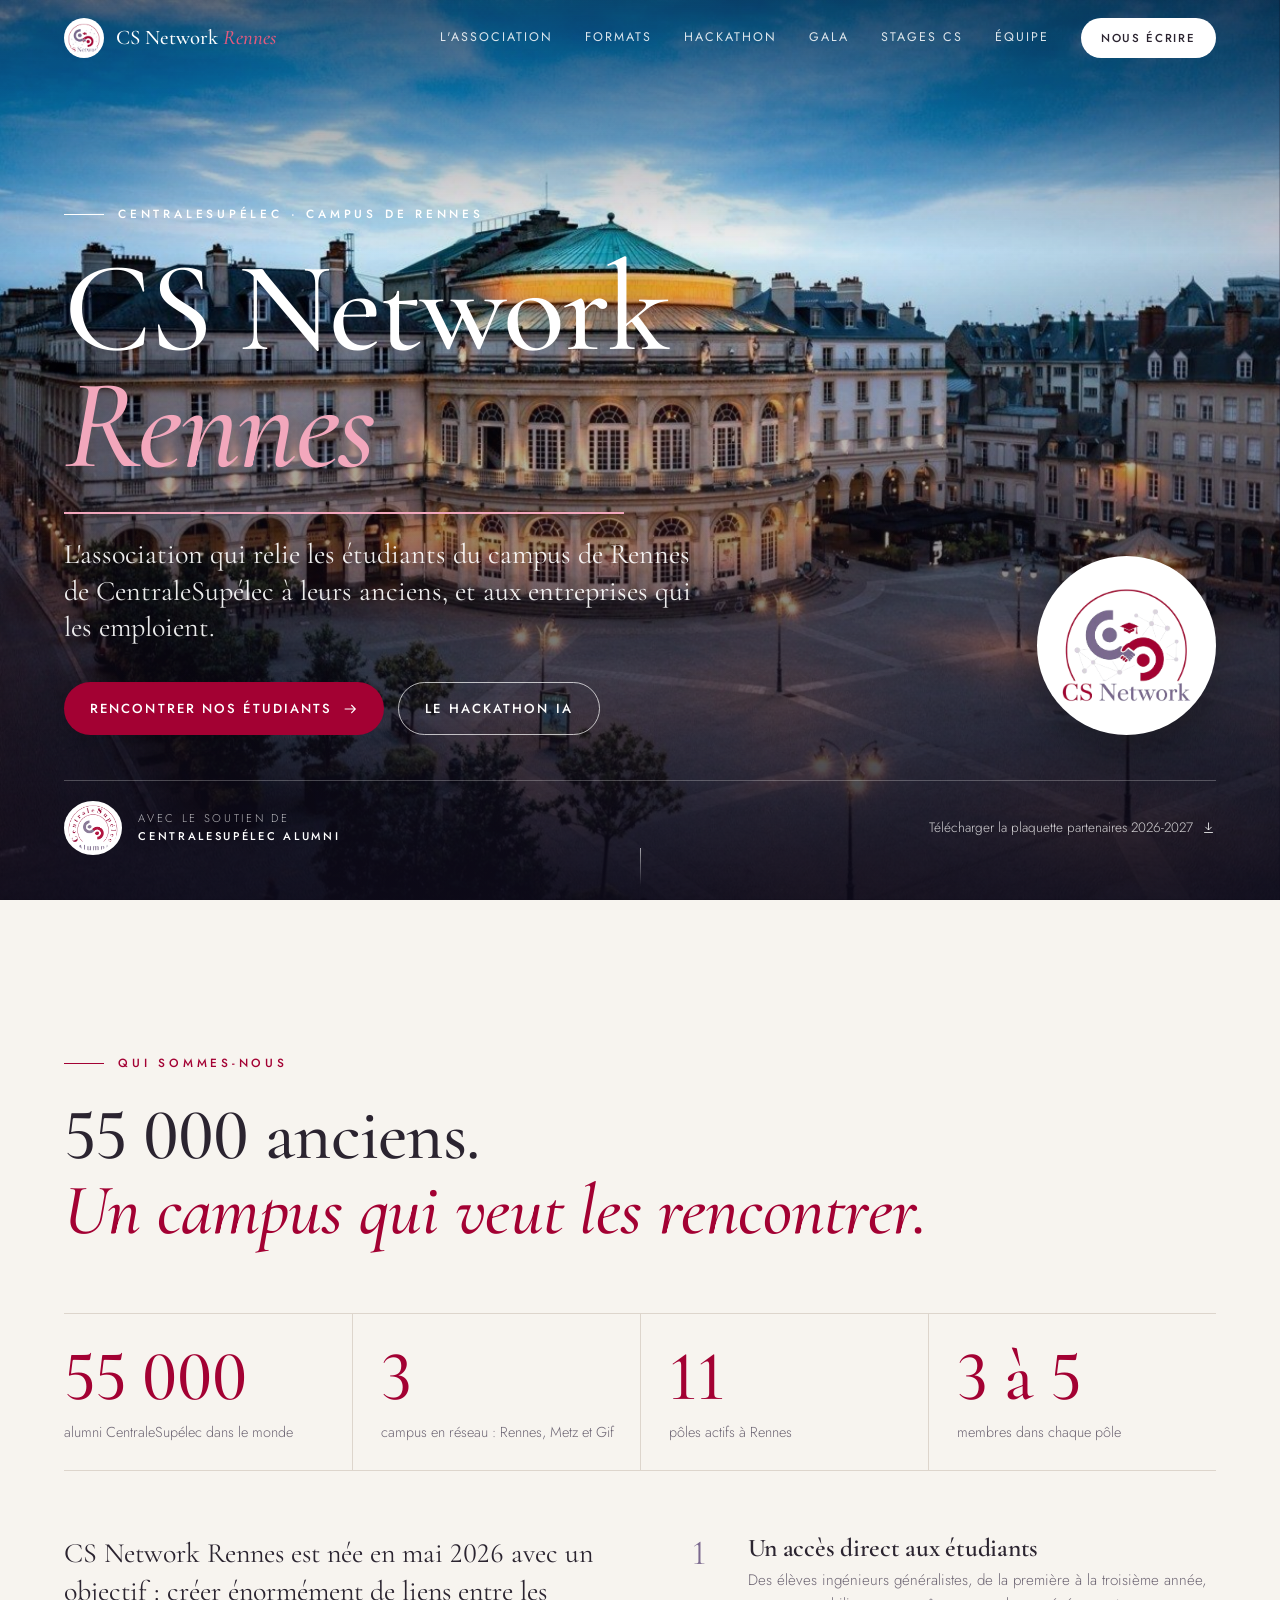
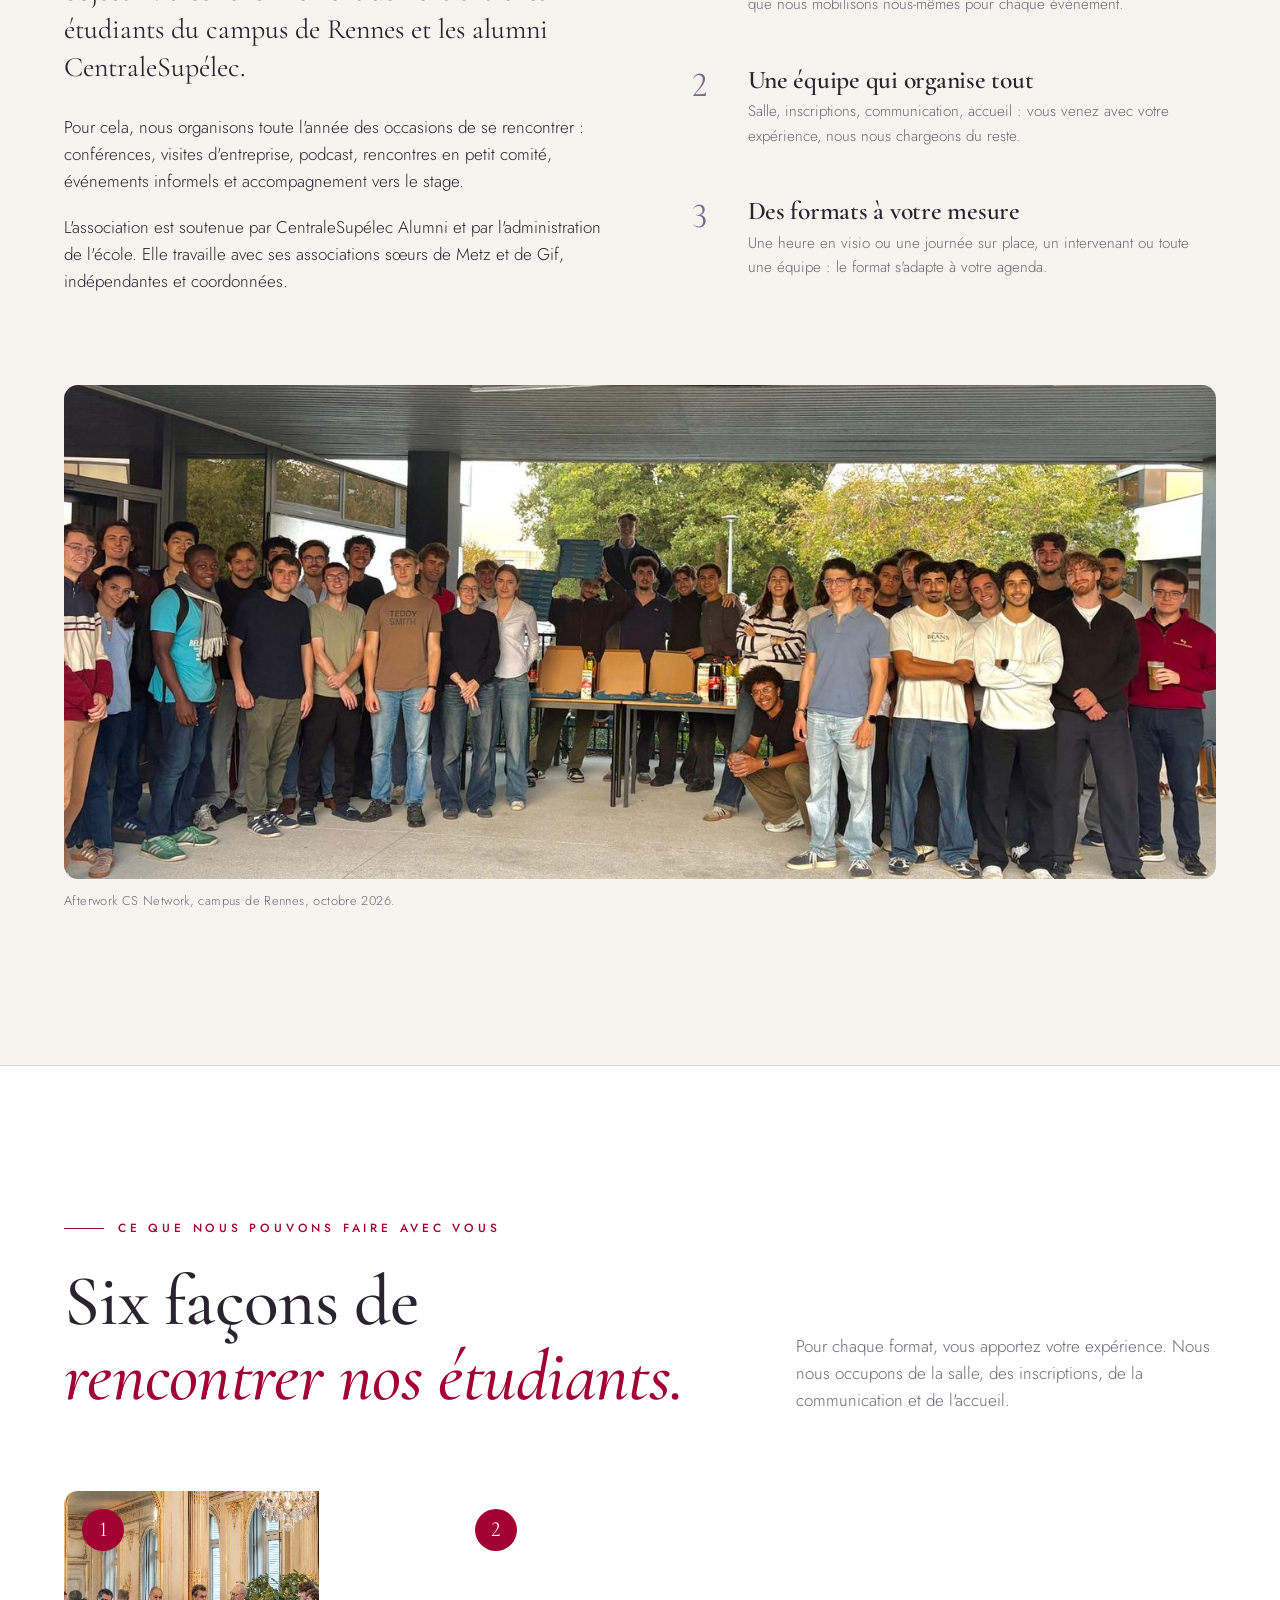
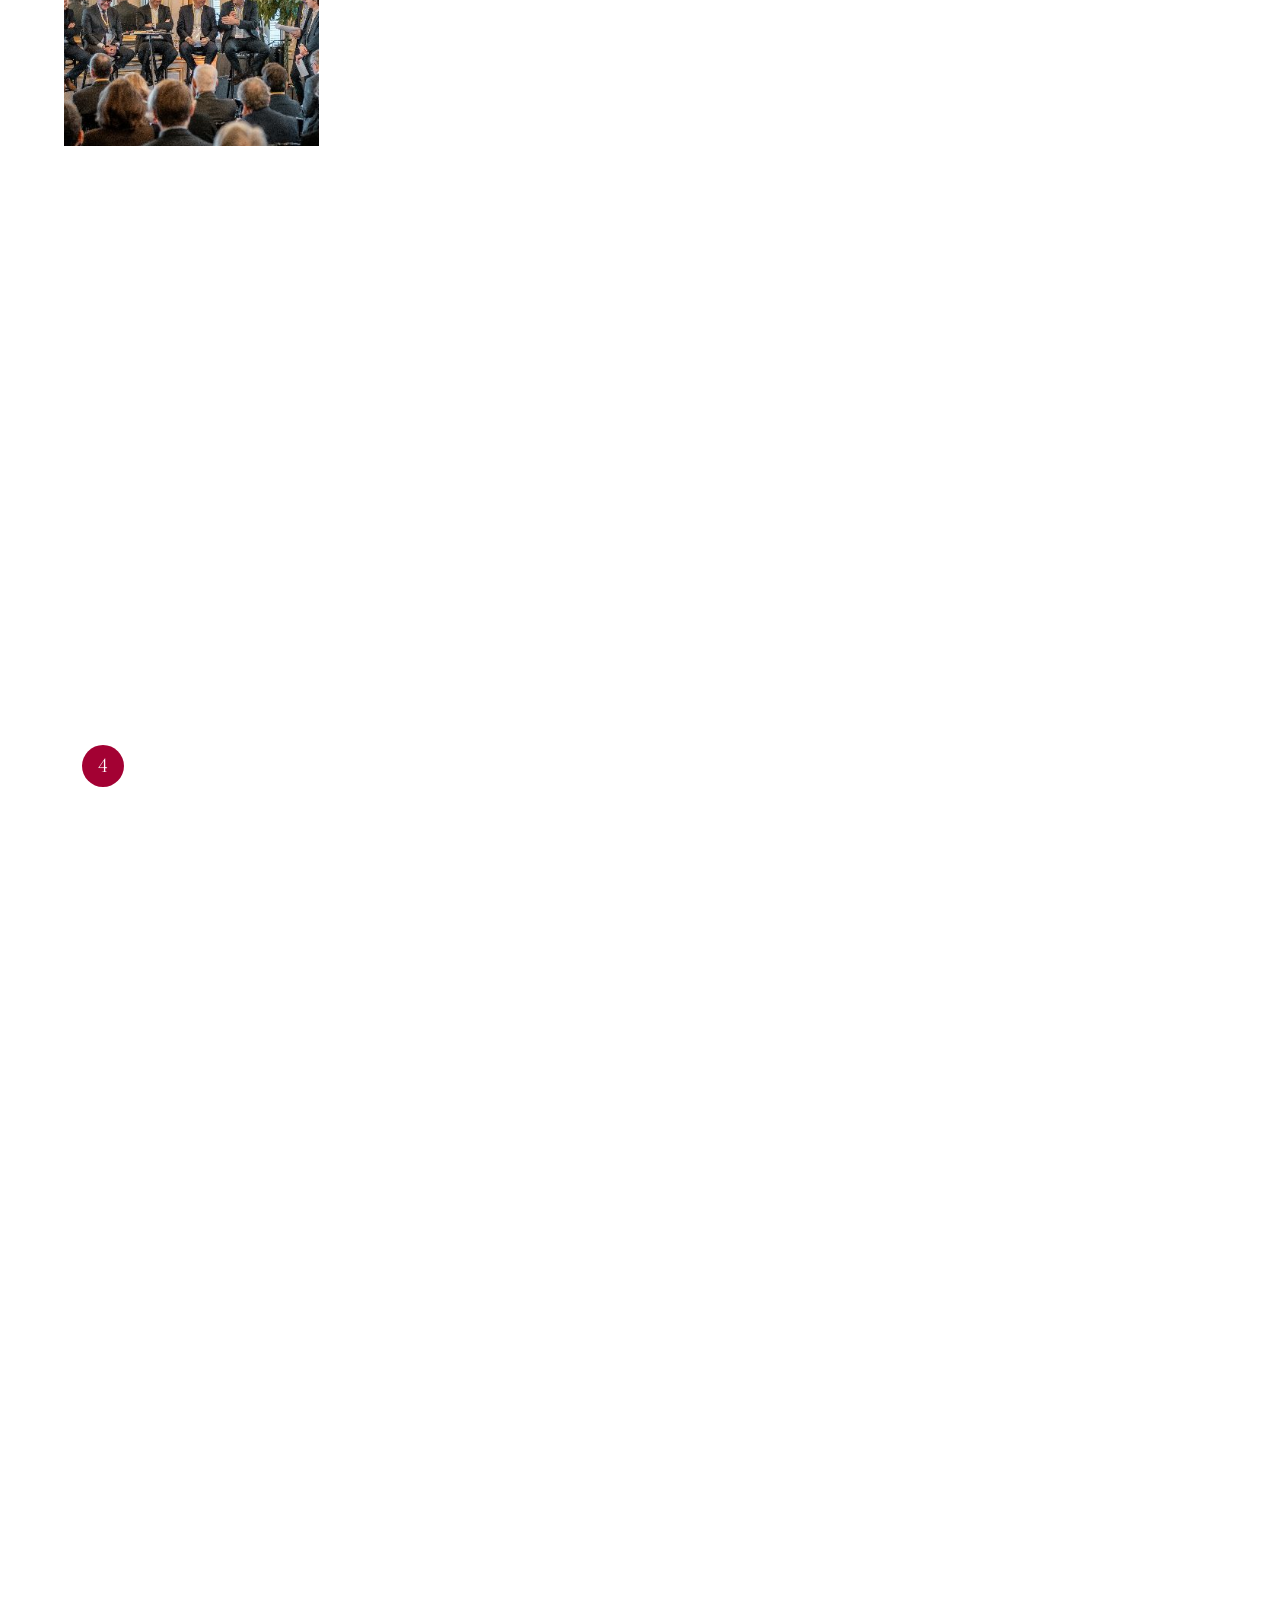
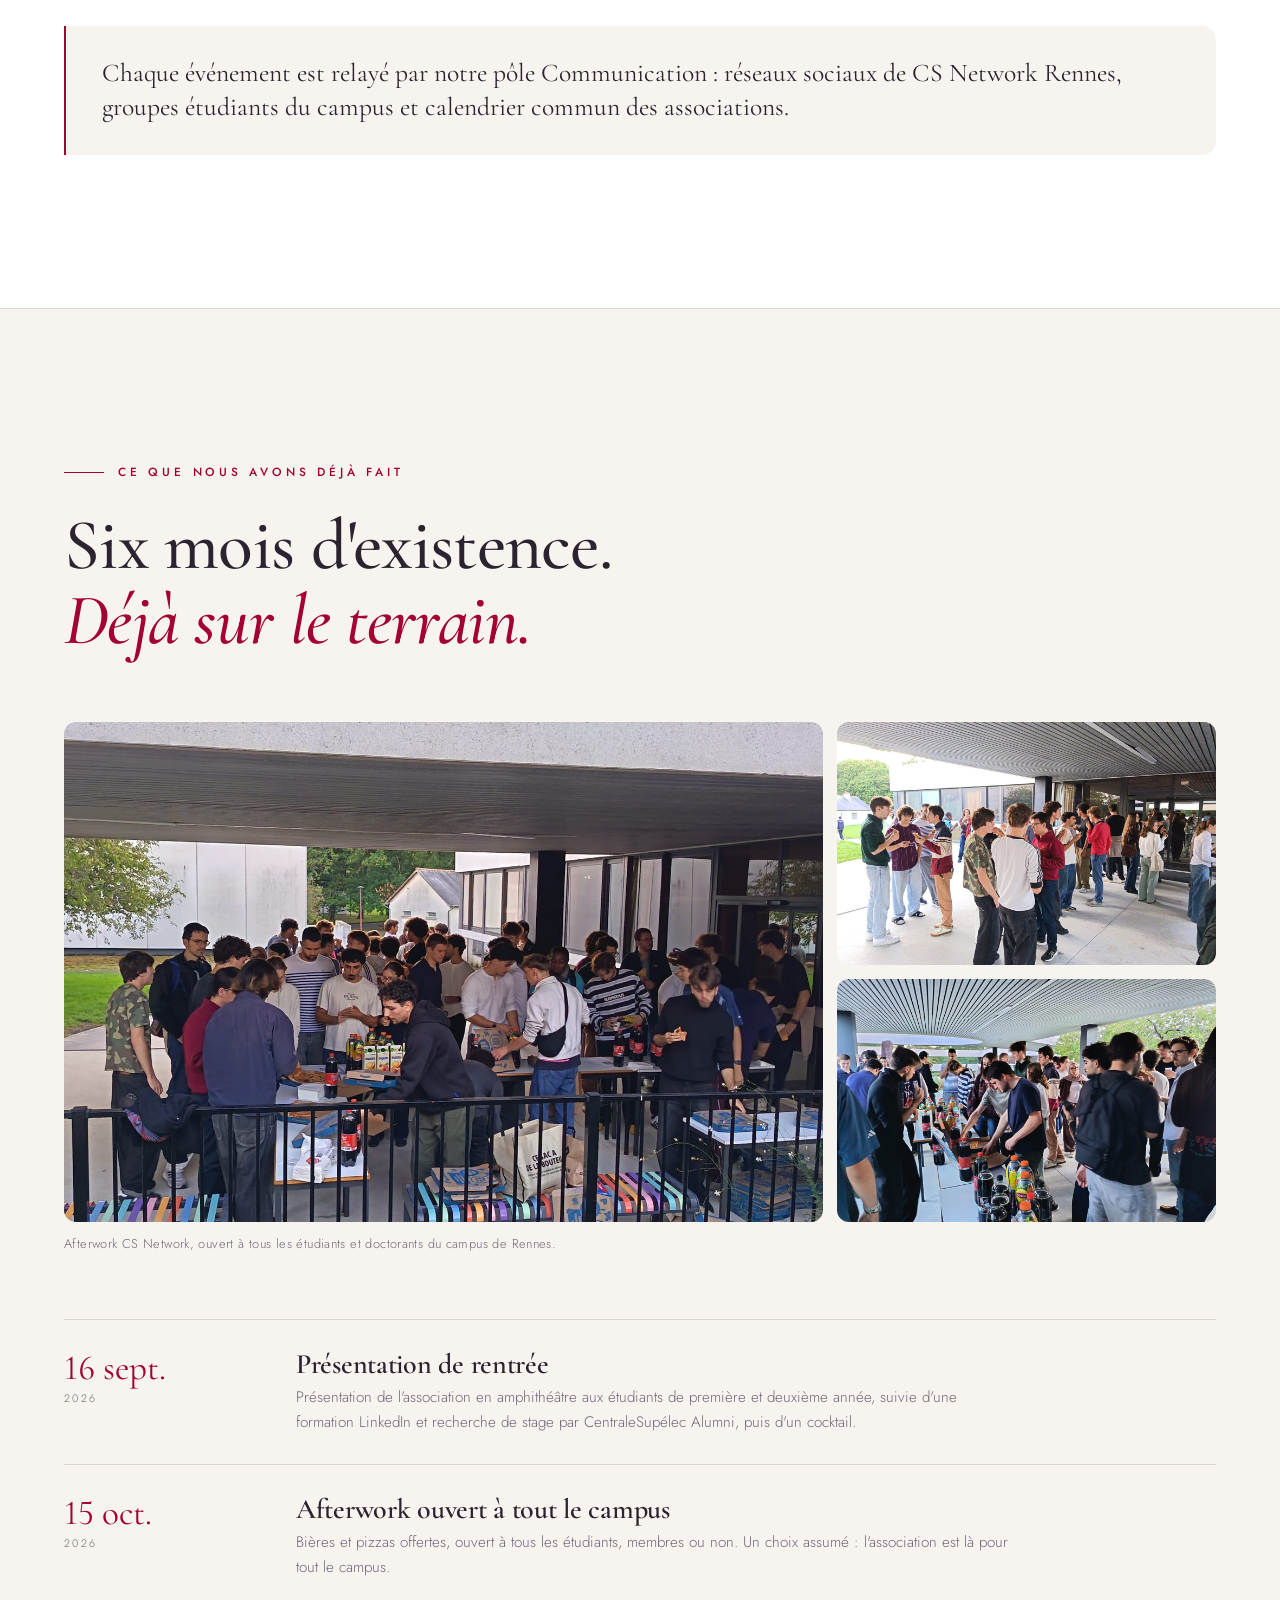
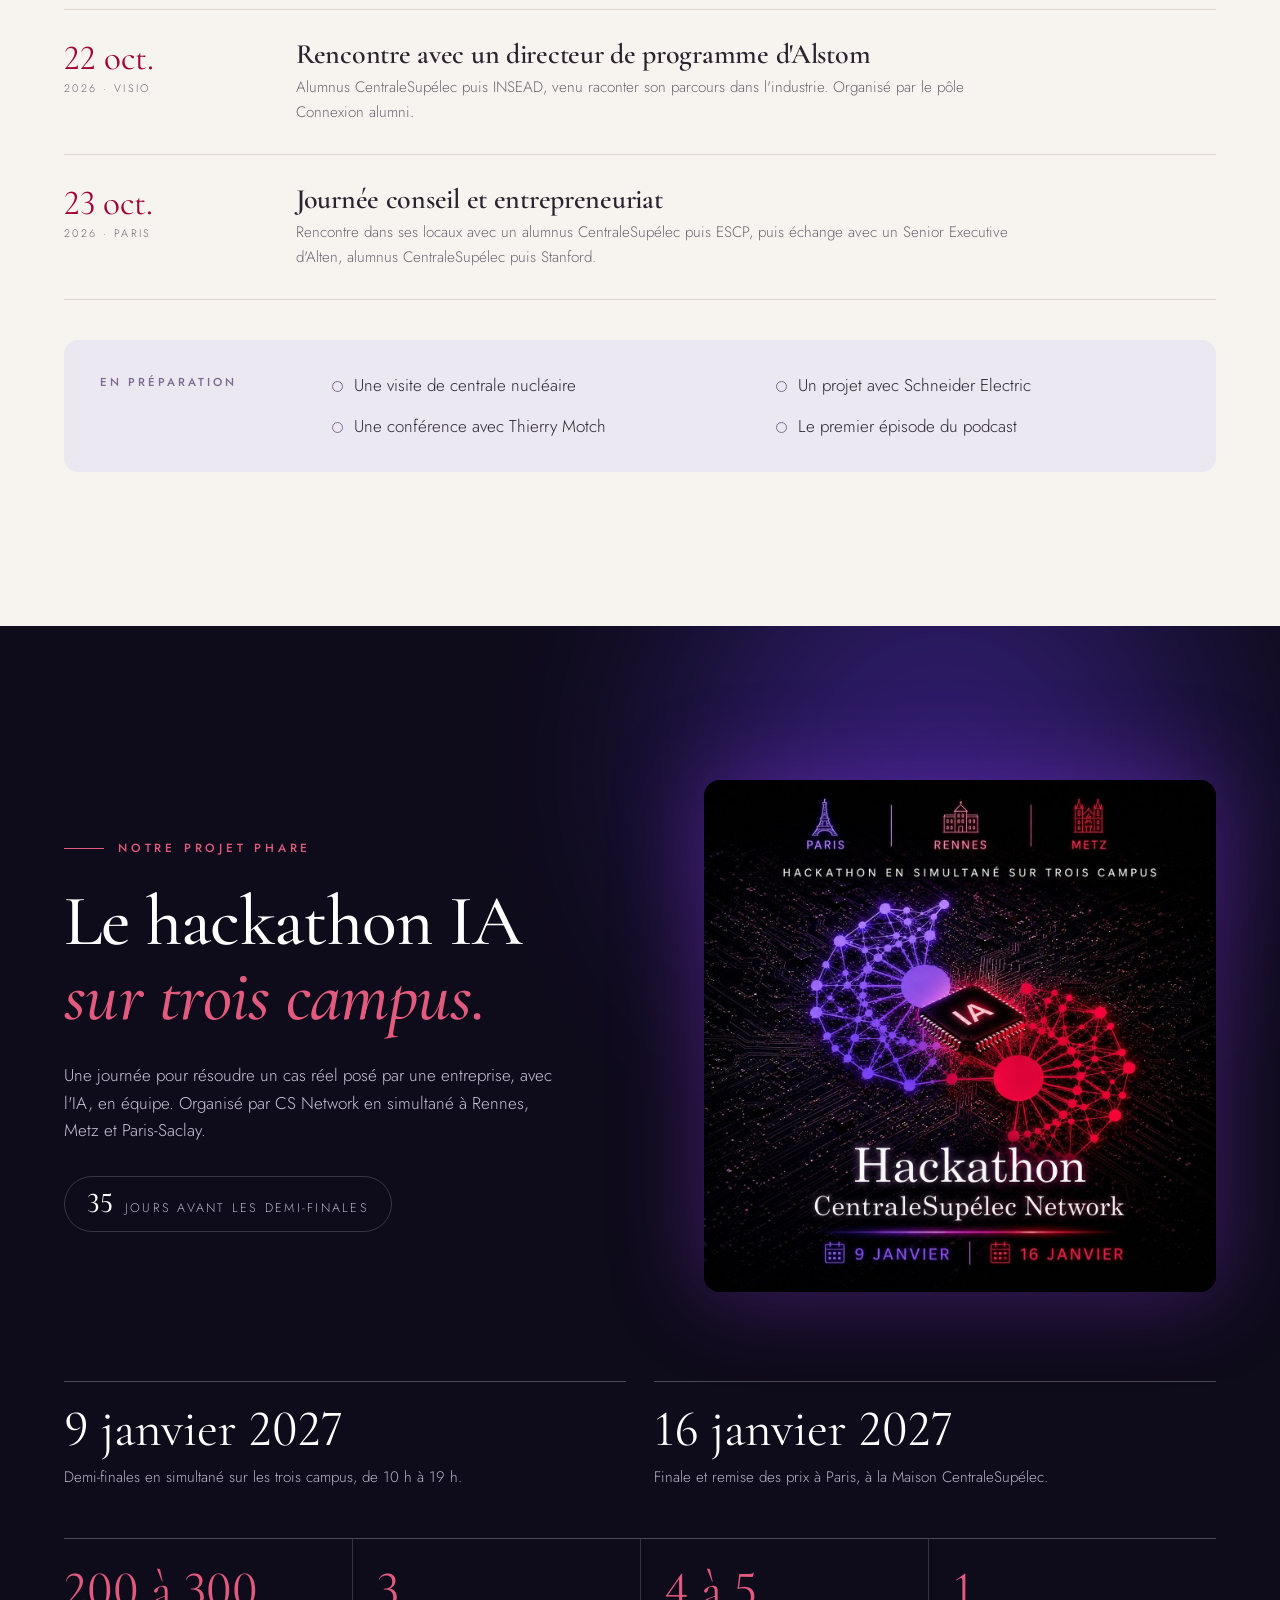
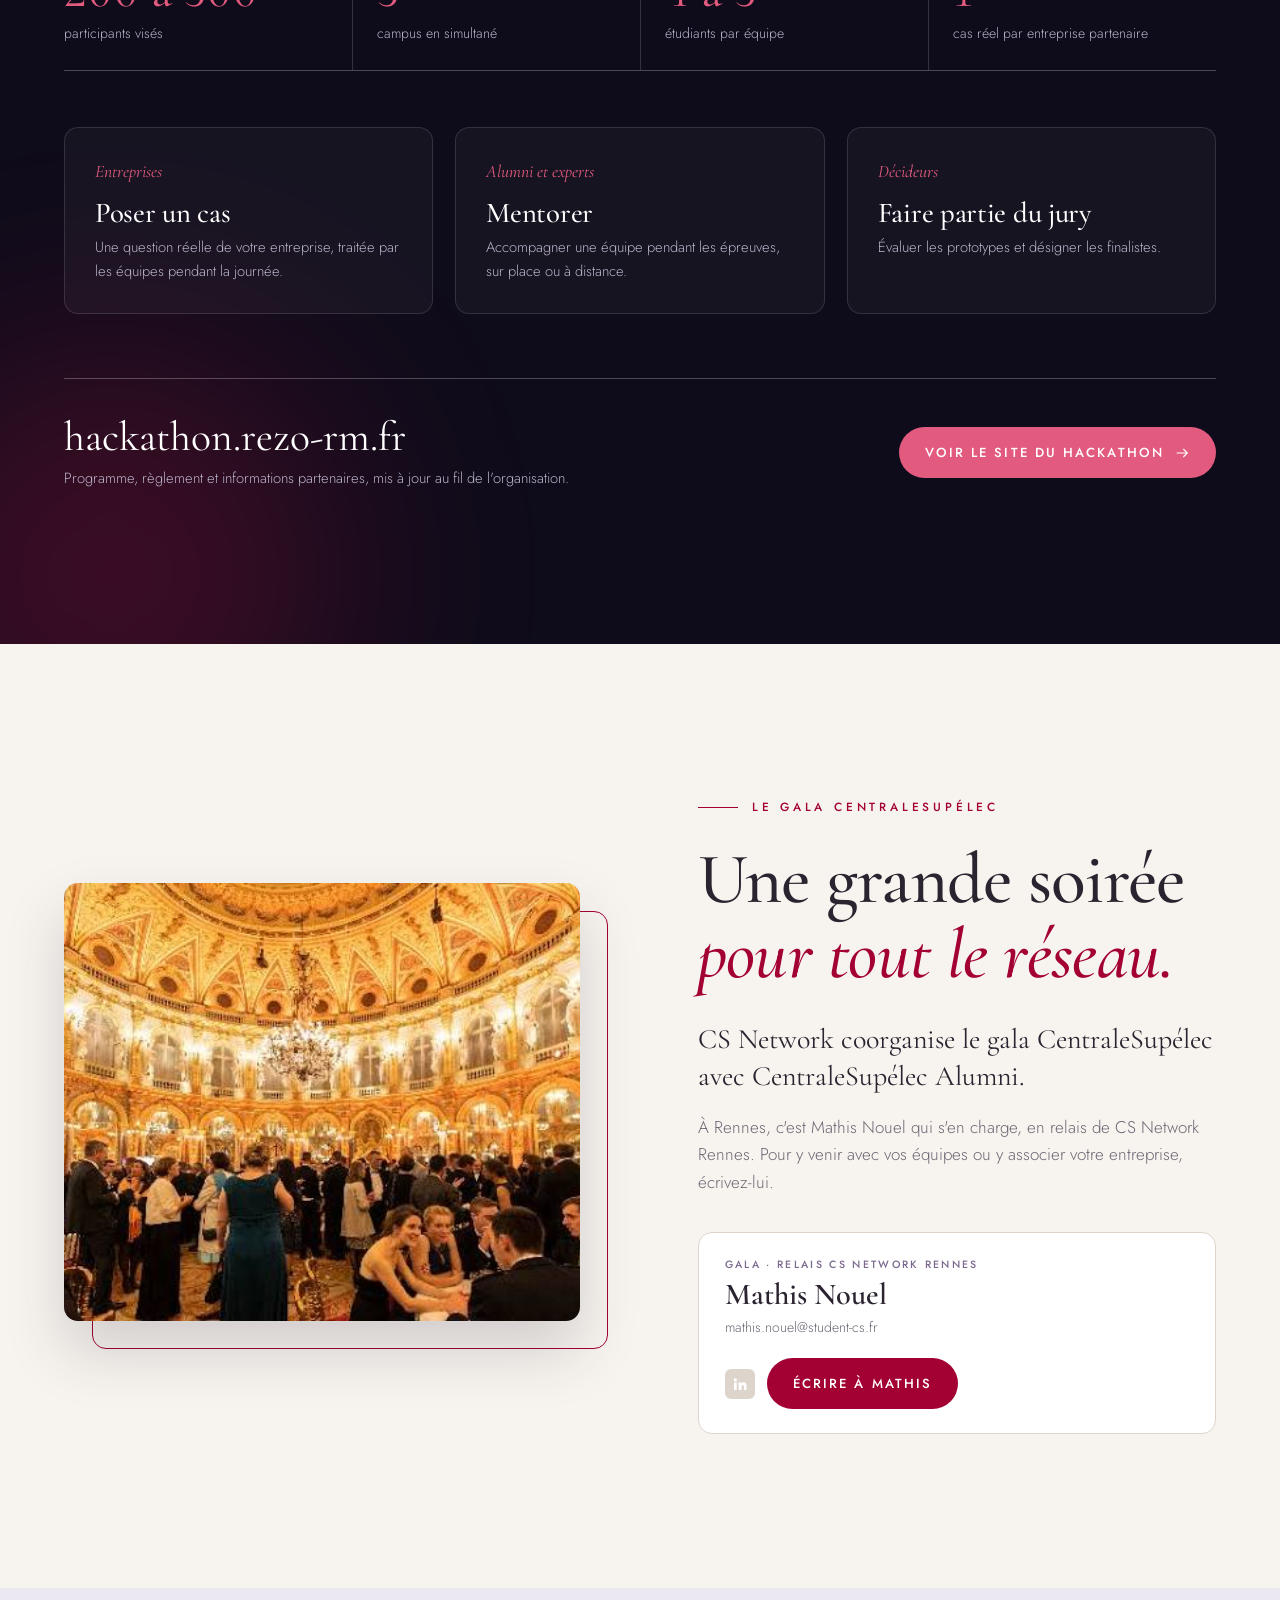
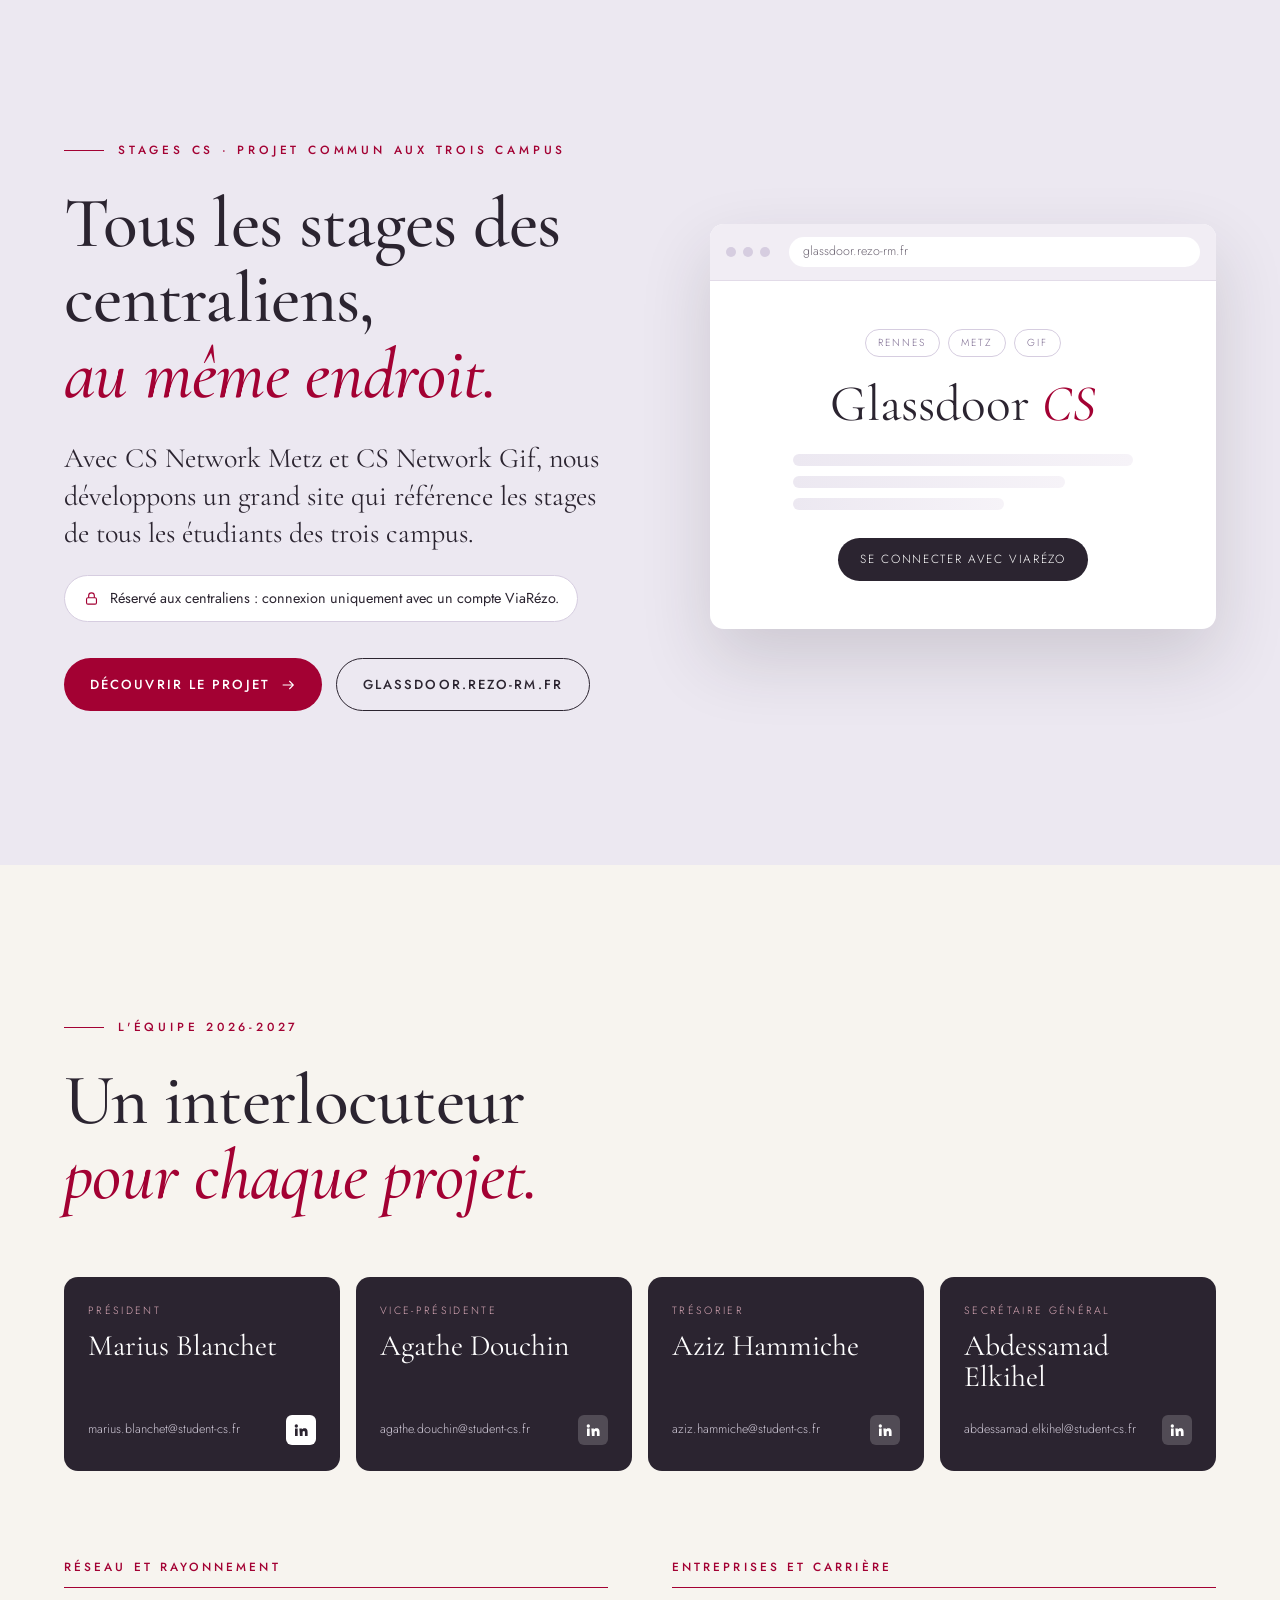
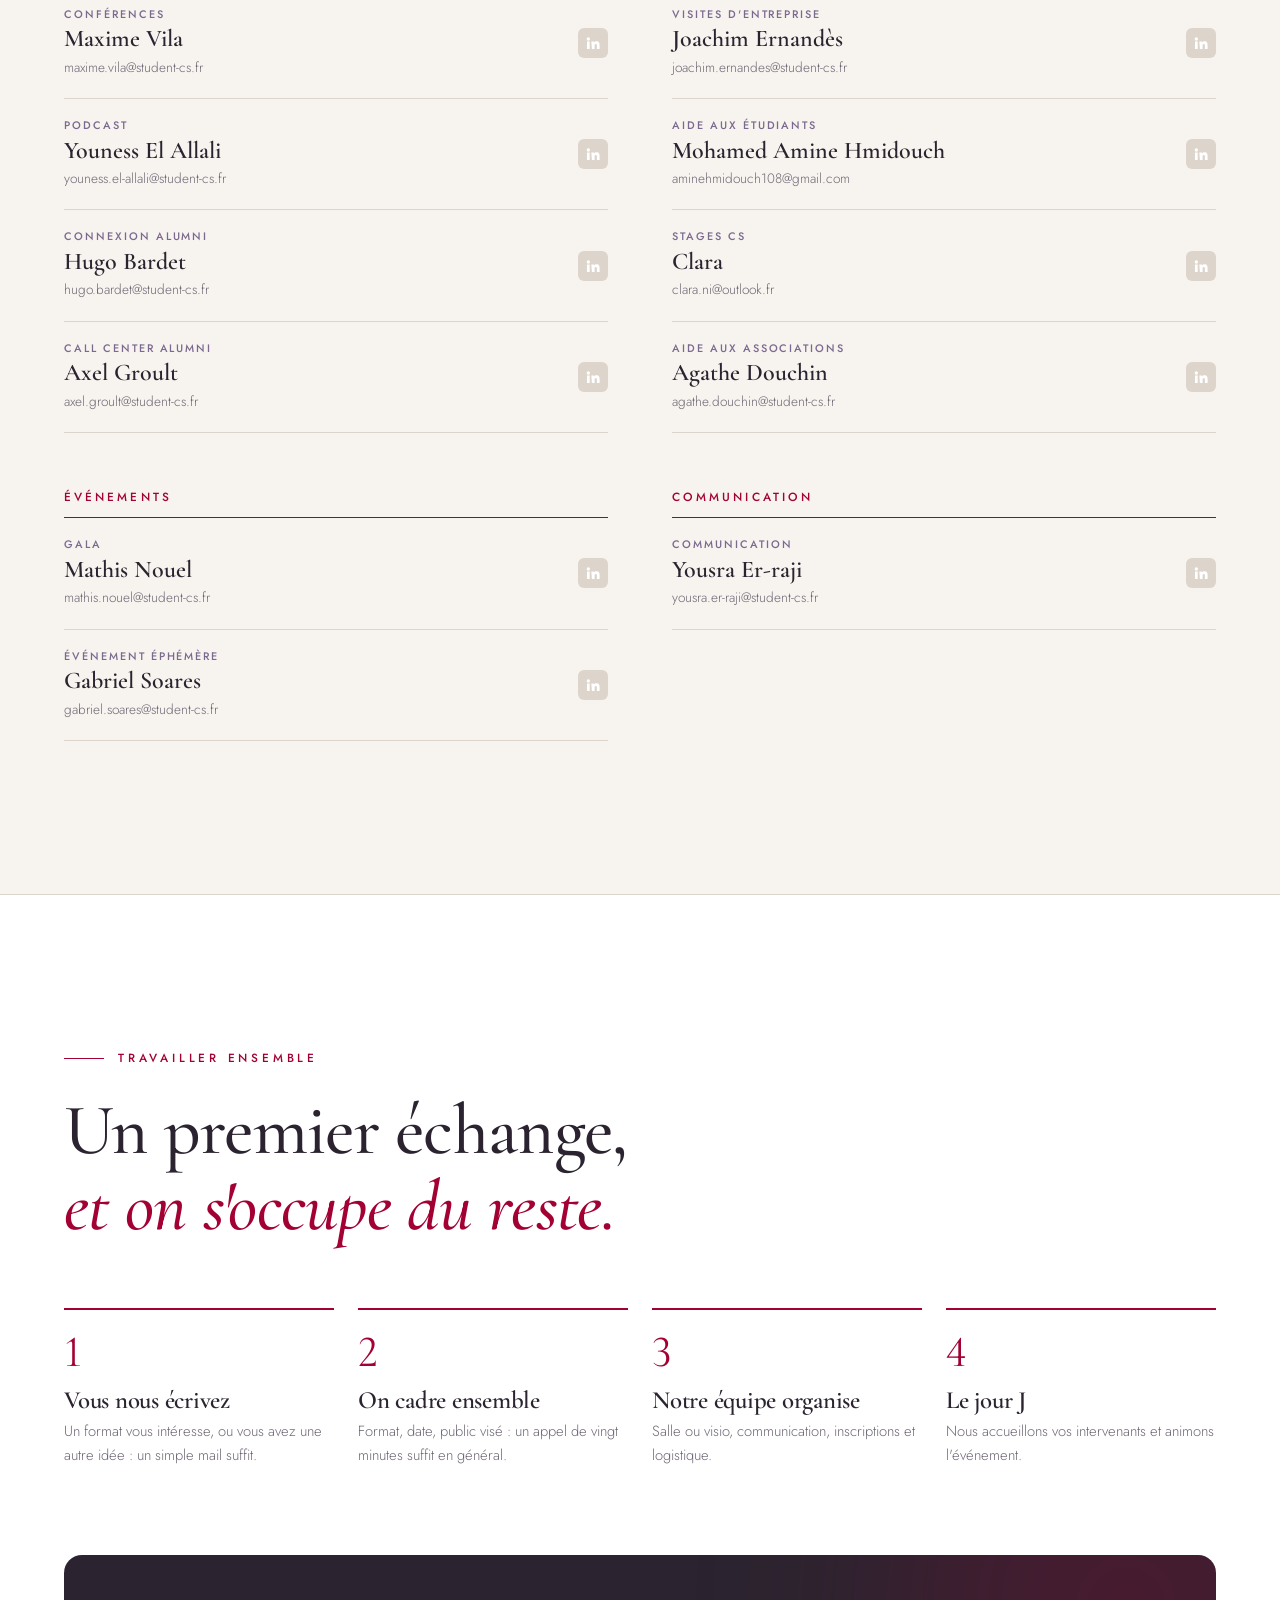
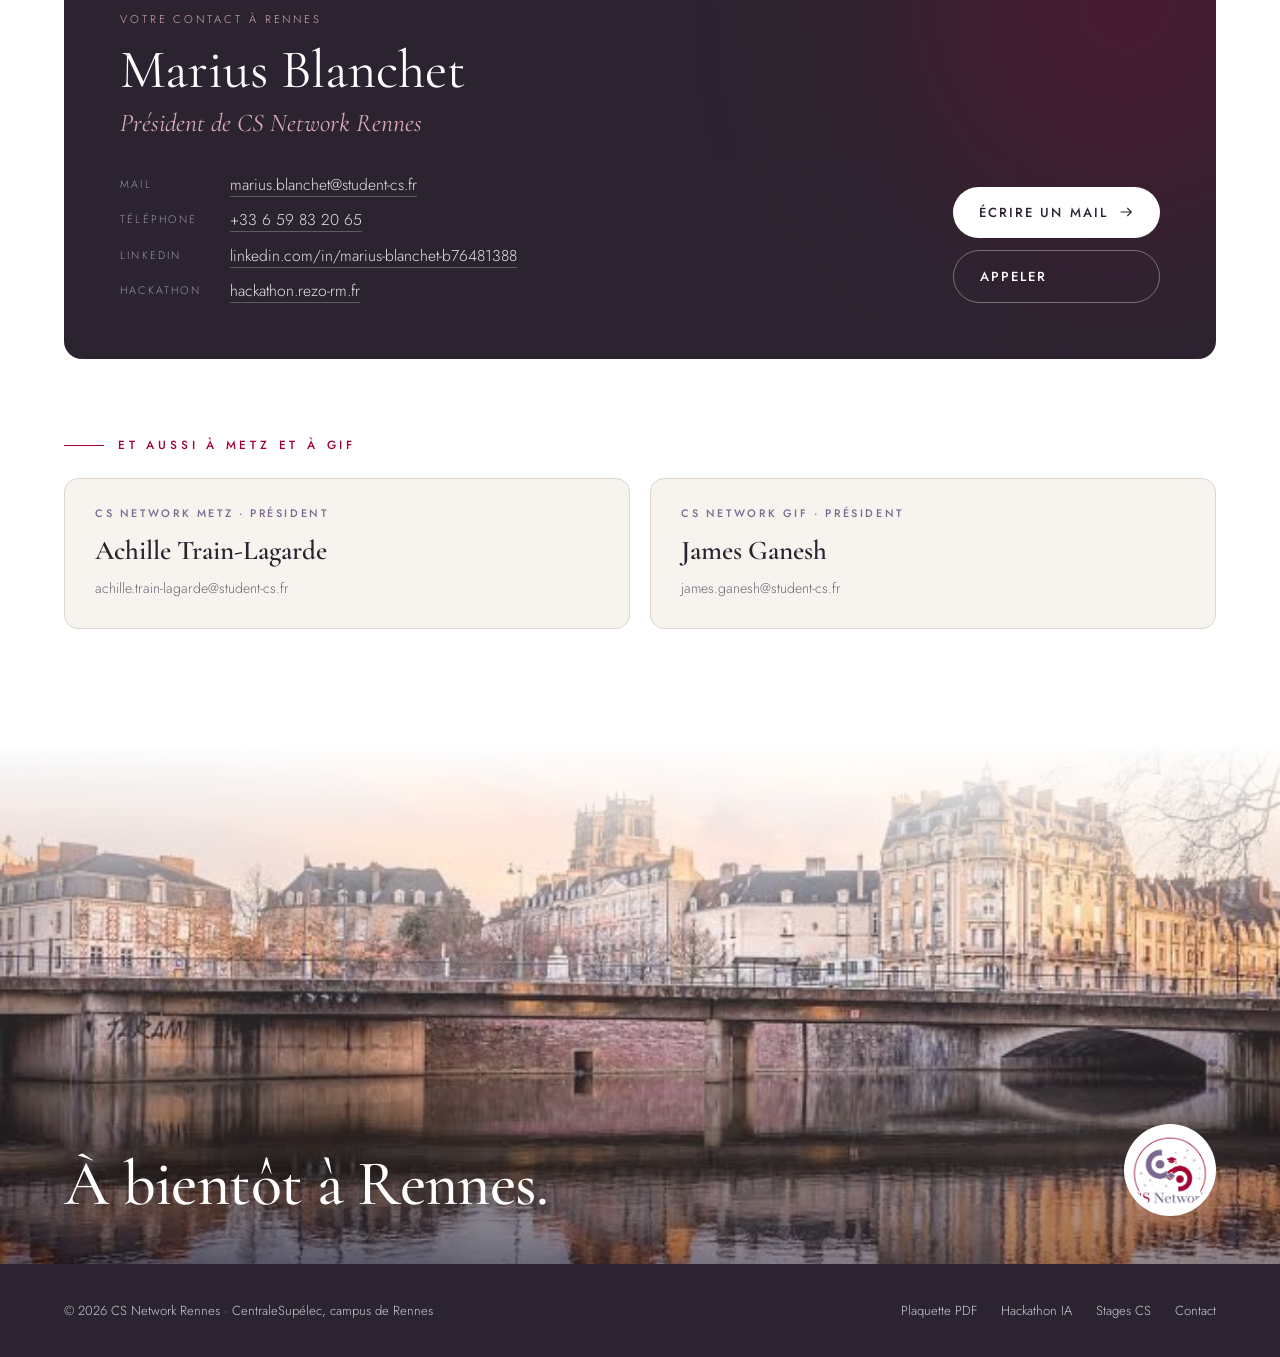
==== site/index.html @ 78e55f9f "Site vitrine et plaquette partenaires CS Network Rennes 2026-2027 Co-Authored-By: Claude Opus 5.5 <n" ====
<!doctype html>
<html lang="fr">
<head>
<meta charset="utf-8">
<meta name="viewport" content="width=device-width, initial-scale=1">
<title>CS Network Rennes</title>
<meta name="description" content="L'association qui relie les étudiants du campus de Rennes de CentraleSupélec à leurs anciens, et aux entreprises qui les emploient.">
<meta property="og:title" content="CS Network Rennes">
<meta property="og:description" content="Conférences, visites d'entreprise, podcast, hackathon IA : rencontrez les étudiants du campus de Rennes de CentraleSupélec.">
<meta property="og:image" content="img/opera.jpg">
<link rel="icon" href="img/logo-csn.png">
<script>document.documentElement.classList.add('js')</script>
<link rel="stylesheet" href="style.css">
</head>
<body>

<header class="nav" id="nav">
  <div class="wrap">
    <a class="brand" href="#top" aria-label="CS Network Rennes, retour en haut"><img src="img/logo-csn.png" alt=""><span>CS Network <em>Rennes</em></span></a>
    <button class="burger" id="burger" aria-label="Ouvrir le menu" aria-expanded="false" aria-controls="menu"><span></span><span></span></button>
    <nav class="nav-links" id="menu">
      <a href="#qui">L'association</a>
      <a href="#formats">Formats</a>
      <a href="#hackathon">Hackathon</a>
      <a href="#gala">Gala</a>
      <a href="#stages">Stages CS</a>
      <a href="#equipe">Équipe</a>
      <a class="btn btn-red" href="#contact">Nous écrire</a>
    </nav>
  </div>
</header>

<main id="top">

<!-- ============ HERO ============ -->
<section class="hero">
  <div class="hero-media"><img class="photo" src="img/opera.jpg" alt="Place de la Mairie et Opéra de Rennes au crépuscule" fetchpriority="high"></div>
  <div class="wrap hero-body">
    <div class="hero-grid">
      <div>
        <div class="kicker rv">CentraleSupélec · Campus de Rennes</div>
        <h1 class="rv d1">CS Network<em>Rennes</em></h1>
        <div class="rule rv"></div>
        <p class="tag rv d2">L'association qui relie les étudiants du campus de Rennes de CentraleSupélec à leurs anciens, et aux entreprises qui les emploient.</p>
        <div class="ctas rv d3">
          <a class="btn btn-red" href="#formats">Rencontrer nos étudiants <svg viewBox="0 0 24 24" fill="none" stroke="currentColor" stroke-width="1.6"><path d="M4 12h16m-6-6 6 6-6 6"/></svg></a>
          <a class="btn btn-line" href="#hackathon">Le hackathon IA</a>
        </div>
      </div>
      <div class="hero-logo rv d3"><img src="img/logo-csn.png" alt="Logo CS Network"></div>
    </div>
    <div class="hero-foot rv d4">
      <div class="partner"><img src="img/logo-csa.png" alt="CentraleSupélec Alumni"><div>Avec le soutien de<b>CentraleSupélec Alumni</b></div></div>
      <a class="dl" href="CS_Network_Rennes_plaquette.pdf" download>Télécharger la plaquette partenaires 2026-2027 <svg viewBox="0 0 24 24" fill="none" stroke="currentColor" stroke-width="1.6"><path d="M12 4v12m-5-5 5 5 5-5M5 20h14"/></svg></a>
    </div>
  </div>
  <div class="scroll-cue" aria-hidden="true"></div>
</section>

<!-- ============ QUI SOMMES-NOUS ============ -->
<section id="qui">
  <div class="wrap">
    <div class="kicker rv">Qui sommes-nous</div>
    <h2 class="rv d1">55 000 anciens.<em>Un campus qui veut les rencontrer.</em></h2>
    <div class="stats">
      <div class="stat rv"><div class="n" data-count="55000">55 000</div><div class="l">alumni CentraleSupélec dans le monde</div></div>
      <div class="stat rv d1"><div class="n" data-count="3">3</div><div class="l">campus en réseau&nbsp;: Rennes, Metz et Gif</div></div>
      <div class="stat rv d2"><div class="n" data-count="11">11</div><div class="l">pôles actifs à Rennes</div></div>
      <div class="stat rv d3"><div class="n">3 à 5</div><div class="l">membres dans chaque pôle</div></div>
    </div>
    <div class="two">
      <div class="rv">
        <p class="lead">CS Network Rennes est née en mai 2026 avec un objectif&nbsp;: créer énormément de liens entre les étudiants du campus de Rennes et les alumni CentraleSupélec.</p>
        <p class="body" style="margin-top:1.6em">Pour cela, nous organisons toute l'année des occasions de se rencontrer&nbsp;: conférences, visites d'entreprise, podcast, rencontres en petit comité, événements informels et accompagnement vers le stage.</p>
        <p class="body">L'association est soutenue par CentraleSupélec Alumni et par l'administration de l'école. Elle travaille avec ses associations sœurs de Metz et de Gif, indépendantes et coordonnées.</p>
      </div>
      <div class="pillars">
        <div class="pillar rv d1"><div class="num">1</div><div><h3>Un accès direct aux étudiants</h3><p>Des élèves ingénieurs généralistes, de la première à la troisième année, que nous mobilisons nous-mêmes pour chaque événement.</p></div></div>
        <div class="pillar rv d2"><div class="num">2</div><div><h3>Une équipe qui organise tout</h3><p>Salle, inscriptions, communication, accueil&nbsp;: vous venez avec votre expérience, nous nous chargeons du reste.</p></div></div>
        <div class="pillar rv d3"><div class="num">3</div><div><h3>Des formats à votre mesure</h3><p>Une heure en visio ou une journée sur place, un intervenant ou toute une équipe&nbsp;: le format s'adapte à votre agenda.</p></div></div>
      </div>
    </div>
    <figure class="rv">
      <div class="wide"><img class="photo" src="img/aw3.jpg" alt="L'équipe et les étudiants lors de l'afterwork CS Network" loading="lazy"></div>
      <figcaption class="caption">Afterwork CS Network, campus de Rennes, octobre 2026.</figcaption>
    </figure>
  </div>
</section>

<!-- ============ FORMATS ============ -->
<section id="formats">
  <div class="wrap">
    <div class="sec-head">
      <div>
        <div class="kicker rv">Ce que nous pouvons faire avec vous</div>
        <h2 class="rv d1">Six façons de<em>rencontrer nos étudiants.</em></h2>
      </div>
      <p class="rv d2">Pour chaque format, vous apportez votre expérience. Nous nous occupons de la salle, des inscriptions, de la communication et de l'accueil.</p>
    </div>
    <div class="offers">
      <article class="offer rv" data-contact="maxime" data-pole="Conférences">
        <div class="img"><img class="photo" src="img/conference.jpg" alt="" loading="lazy"><div class="tagn">1</div></div>
        <div class="body">
          <h3>Conférence ou table ronde</h3>
          <p class="desc">Venez présenter votre parcours, votre métier ou un sujet d'expertise devant les étudiants du campus, sur place ou en visio. Seul, ou en table ronde avec d'autres intervenants.</p>
          <div class="split">
            <div class="you"><h4>Vous apportez</h4><ul><li>Un ou plusieurs intervenants</li><li>Environ une heure, questions comprises</li></ul></div>
            <div class="us"><h4>Nous prenons en charge</h4><ul><li>Salle ou amphithéâtre, ou lien visio</li><li>Communication et inscriptions</li><li>Accueil et animation des questions</li></ul></div>
          </div>
        </div>
      </article>
      <article class="offer rv d1" data-contact="joachim" data-pole="Visites d'entreprise">
        <div class="img"><img class="photo" src="img/usine.jpg" alt="" loading="lazy"><div class="tagn">2</div></div>
        <div class="body">
          <h3>Visite d'entreprise</h3>
          <p class="desc">Accueillez un groupe d'étudiants dans vos locaux pour leur montrer concrètement vos métiers&nbsp;: présentation de l'entreprise, visite, échanges avec vos équipes.</p>
          <div class="split">
            <div class="you"><h4>Vous apportez</h4><ul><li>Un lieu et un hôte</li><li>Une demi-journée</li></ul></div>
            <div class="us"><h4>Nous prenons en charge</h4><ul><li>Constitution et sélection du groupe</li><li>Organisation du déplacement</li><li>Préparation des étudiants en amont</li></ul></div>
          </div>
        </div>
      </article>
      <article class="offer rv d2" data-contact="youness" data-pole="Podcast">
        <div class="img"><img class="photo" src="img/podcast.jpg" alt="" loading="lazy"><div class="tagn">3</div></div>
        <div class="body">
          <h3>Podcast</h3>
          <p class="desc">Racontez votre parcours au micro de nos étudiants. Un format long et sans slides, pour dire ce que l'on fait vraiment au quotidien dans votre métier.</p>
          <div class="split">
            <div class="you"><h4>Vous apportez</h4><ul><li>Votre histoire</li><li>Moins d'une heure d'enregistrement</li></ul></div>
            <div class="us"><h4>Nous prenons en charge</h4><ul><li>Préparation des questions</li><li>Enregistrement, montage et diffusion</li></ul></div>
          </div>
        </div>
      </article>
      <article class="offer rv" data-contact="hugo" data-pole="Connexion alumni">
        <div class="img"><img class="photo" src="img/cocktail.jpg" alt="" loading="lazy"><div class="tagn">4</div></div>
        <div class="body">
          <h3>Rencontre en petit comité</h3>
          <p class="desc">Un échange direct entre un professionnel et un groupe restreint d'étudiants motivés, en visio ou dans vos locaux. C'est le format de notre pôle Connexion alumni.</p>
          <div class="split">
            <div class="you"><h4>Vous apportez</h4><ul><li>Une heure de votre temps</li><li>Vos locaux, si vous le souhaitez</li></ul></div>
            <div class="us"><h4>Nous prenons en charge</h4><ul><li>Sélection des étudiants inscrits</li><li>Organisation et logistique</li></ul></div>
          </div>
          <p class="proof">Déjà fait en octobre 2026 avec des alumni d'Alstom et d'Alten.</p>
        </div>
      </article>
      <article class="offer rv d1" data-contact="gabriel" data-pole="Événement éphémère">
        <div class="img"><img class="photo" src="img/aw4.jpg" style="object-position:45% 50%" alt="" loading="lazy"><div class="tagn">5</div></div>
        <div class="body">
          <h3>Événement informel</h3>
          <p class="desc">Afterworks, cafés, dîners&nbsp;: des moments sans protocole pour rencontrer les étudiants du campus, ou pour les réunir autour de votre entreprise.</p>
          <div class="split">
            <div class="you"><h4>Vous apportez</h4><ul><li>Votre présence ou celle de vos équipes</li><li>Un soutien à l'événement, si vous le souhaitez</li></ul></div>
            <div class="us"><h4>Nous prenons en charge</h4><ul><li>Lieu, organisation et communication</li><li>Mobilisation du campus</li></ul></div>
          </div>
          <p class="proof">Déjà fait&nbsp;: afterwork ouvert à tout le campus, octobre 2026.</p>
        </div>
      </article>
      <article class="offer rv d2" data-contact="mohamed" data-pole="Aide aux étudiants">
        <div class="img"><img class="photo" src="img/formation.jpg" alt="" loading="lazy"><div class="tagn">6</div></div>
        <div class="body">
          <h3>Recrutement et accompagnement</h3>
          <p class="desc">Faites connaître vos offres de stage et d'alternance, ou animez un atelier CV, lettre de motivation ou LinkedIn avec notre pôle Aide aux étudiants.</p>
          <div class="split">
            <div class="you"><h4>Vous apportez</h4><ul><li>Vos offres ou un atelier</li><li>Un recruteur ou un manager</li></ul></div>
            <div class="us"><h4>Nous prenons en charge</h4><ul><li>Diffusion auprès des étudiants</li><li>Organisation des ateliers</li><li>Stages CS, notre base des stages centraliens, en construction</li></ul></div>
          </div>
        </div>
      </article>
    </div>
    <div class="relay rv"><p>Chaque événement est relayé par notre pôle Communication&nbsp;: réseaux sociaux de CS Network Rennes, groupes étudiants du campus et calendrier commun des associations.</p></div>
  </div>
</section>

<!-- ============ RÉALISATIONS ============ -->
<section id="realisations">
  <div class="wrap">
    <div class="kicker rv">Ce que nous avons déjà fait</div>
    <h2 class="rv d1">Six mois d'existence.<em>Déjà sur le terrain.</em></h2>
    <figure>
      <div class="mosaic rv d2">
        <div class="big"><img class="photo" src="img/aw2.jpg" alt="Afterwork CS Network sous le préau du campus" loading="lazy"></div>
        <div><img class="photo" src="img/aw4.jpg" alt="" loading="lazy"></div>
        <div><img class="photo" src="img/aw1.jpg" alt="" loading="lazy"></div>
      </div>
      <figcaption class="caption">Afterwork CS Network, ouvert à tous les étudiants et doctorants du campus de Rennes.</figcaption>
    </figure>
    <div class="timeline">
      <div class="ev rv"><div class="d">16 sept.<small>2026</small></div><div><h3>Présentation de rentrée</h3><p>Présentation de l'association en amphithéâtre aux étudiants de première et deuxième année, suivie d'une formation LinkedIn et recherche de stage par CentraleSupélec Alumni, puis d'un cocktail.</p></div></div>
      <div class="ev rv"><div class="d">15 oct.<small>2026</small></div><div><h3>Afterwork ouvert à tout le campus</h3><p>Bières et pizzas offertes, ouvert à tous les étudiants, membres ou non. Un choix assumé&nbsp;: l'association est là pour tout le campus.</p></div></div>
      <div class="ev rv"><div class="d">22 oct.<small>2026 · visio</small></div><div><h3>Rencontre avec un directeur de programme d'Alstom</h3><p>Alumnus CentraleSupélec puis INSEAD, venu raconter son parcours dans l'industrie. Organisé par le pôle Connexion alumni.</p></div></div>
      <div class="ev rv"><div class="d">23 oct.<small>2026 · Paris</small></div><div><h3>Journée conseil et entrepreneuriat</h3><p>Rencontre dans ses locaux avec un alumnus CentraleSupélec puis ESCP, puis échange avec un Senior Executive d'Alten, alumnus CentraleSupélec puis Stanford.</p></div></div>
    </div>
    <div class="prep rv">
      <h3>En préparation</h3>
      <ul>
        <li>Une visite de centrale nucléaire</li>
        <li>Un projet avec Schneider Electric</li>
        <li>Une conférence avec Thierry Motch</li>
        <li>Le premier épisode du podcast</li>
      </ul>
    </div>
  </div>
</section>

<!-- ============ HACKATHON ============ -->
<section id="hackathon">
  <div class="wrap">
    <div class="hk-top">
      <div>
        <div class="kicker rv">Notre projet phare</div>
        <h2 class="rv d1">Le hackathon IA<em>sur trois campus.</em></h2>
        <p class="rv d2">Une journée pour résoudre un cas réel posé par une entreprise, avec l'IA, en équipe. Organisé par CS Network en simultané à Rennes, Metz et Paris-Saclay.</p>
        <div class="countdown rv d3" id="countdown" hidden><b id="days">0</b><span>jours avant les demi-finales</span></div>
      </div>
      <div class="hk-visual rv d2"><img class="photo" src="img/hk-visual.jpg" alt="Affiche du hackathon CentraleSupélec Network, 9 et 16 janvier" loading="lazy"></div>
    </div>
    <div class="hk-dates">
      <div class="hk-date rv"><div class="n">9 janvier 2027</div><p>Demi-finales en simultané sur les trois campus, de 10 h à 19 h.</p></div>
      <div class="hk-date rv d1"><div class="n">16 janvier 2027</div><p>Finale et remise des prix à Paris, à la Maison CentraleSupélec.</p></div>
    </div>
    <div class="figs">
      <div class="fig rv"><div class="n">200 à 300</div><div class="l">participants visés</div></div>
      <div class="fig rv d1"><div class="n">3</div><div class="l">campus en simultané</div></div>
      <div class="fig rv d2"><div class="n">4 à 5</div><div class="l">étudiants par équipe</div></div>
      <div class="fig rv d3"><div class="n">1</div><div class="l">cas réel par entreprise partenaire</div></div>
    </div>
    <div class="roles">
      <div class="role rv"><div class="i">Entreprises</div><h3>Poser un cas</h3><p>Une question réelle de votre entreprise, traitée par les équipes pendant la journée.</p></div>
      <div class="role rv d1"><div class="i">Alumni et experts</div><h3>Mentorer</h3><p>Accompagner une équipe pendant les épreuves, sur place ou à distance.</p></div>
      <div class="role rv d2"><div class="i">Décideurs</div><h3>Faire partie du jury</h3><p>Évaluer les prototypes et désigner les finalistes.</p></div>
    </div>
    <div class="hk-cta rv">
      <div><div class="url">hackathon.rezo-rm.fr</div><p>Programme, règlement et informations partenaires, mis à jour au fil de l'organisation.</p></div>
      <a class="btn btn-rose" href="https://hackathon.rezo-rm.fr/" target="_blank" rel="noopener">Voir le site du hackathon <svg viewBox="0 0 24 24" fill="none" stroke="currentColor" stroke-width="1.6"><path d="M4 12h16m-6-6 6 6-6 6"/></svg></a>
    </div>
  </div>
</section>

<!-- ============ GALA ============ -->
<section id="gala">
  <div class="wrap gala">
    <figure class="gala-visual rv">
      <div class="gala-photo"><img class="photo" src="img/gala.jpg" alt="Salle de réception d'un gala, sous les dorures et les lustres" loading="lazy"></div>
    </figure>
    <div>
      <div class="kicker rv">Le gala CentraleSupélec</div>
      <h2 class="rv d1">Une grande soirée<em>pour tout le réseau.</em></h2>
      <p class="lead rv d2" style="margin-top:28px">CS Network coorganise le gala CentraleSupélec avec CentraleSupélec Alumni.</p>
      <p class="rv d2" style="margin-top:18px;color:var(--muted)">À Rennes, c'est Mathis Nouel qui s'en charge, en relais de CS Network Rennes. Pour y venir avec vos équipes ou y associer votre entreprise, écrivez-lui.</p>
      <div class="gala-card rv d3">
        <div>
          <div class="r">Gala · Relais CS Network Rennes</div>
          <div class="nm">Mathis Nouel</div>
          <a class="mail" href="mailto:mathis.nouel@student-cs.fr">mathis.nouel@student-cs.fr</a>
        </div>
        <div class="gala-actions">
          <span class="li off" data-li="mathis"></span>
          <a class="btn btn-red" href="mailto:mathis.nouel@student-cs.fr?subject=Gala%20CentraleSup%C3%A9lec">Écrire à Mathis</a>
        </div>
      </div>
    </div>
  </div>
</section>

<!-- ============ STAGES CS ============ -->
<section id="stages">
  <div class="wrap stages">
    <div>
      <div class="kicker rv">Stages CS · Projet commun aux trois campus</div>
      <h2 class="rv d1">Tous les stages des centraliens,<em>au même endroit.</em></h2>
      <p class="lead rv d2" style="margin-top:28px">Avec CS Network Metz et CS Network Gif, nous développons un grand site qui référence les stages de tous les étudiants des trois campus.</p>
      <p class="access rv d3"><svg viewBox="0 0 24 24" fill="none" stroke="currentColor" stroke-width="1.6"><rect x="5" y="11" width="14" height="9" rx="2"/><path d="M8 11V8a4 4 0 0 1 8 0v3"/></svg>Réservé aux centraliens&nbsp;: connexion uniquement avec un compte ViaRézo.</p>
      <div class="ctas rv d3">
        <a class="btn btn-red" href="stages.html">Découvrir le projet <svg viewBox="0 0 24 24" fill="none" stroke="currentColor" stroke-width="1.6"><path d="M4 12h16m-6-6 6 6-6 6"/></svg></a>
        <a class="btn btn-line" href="https://glassdoor.rezo-rm.fr/" target="_blank" rel="noopener">glassdoor.rezo-rm.fr</a>
      </div>
    </div>
    <a class="browser rv d2" href="https://glassdoor.rezo-rm.fr/" target="_blank" rel="noopener" aria-label="Ouvrir glassdoor.rezo-rm.fr">
      <div class="bar"><i></i><i></i><i></i><span>glassdoor.rezo-rm.fr</span></div>
      <div class="screen">
        <div class="campuses"><span>Rennes</span><span>Metz</span><span>Gif</span></div>
        <div class="t">Glassdoor <em>CS</em></div>
        <div class="rows"><b></b><b></b><b></b></div>
        <div class="login">Se connecter avec ViaRézo</div>
      </div>
    </a>
  </div>
</section>

<!-- ============ ÉQUIPE ============ -->
<section id="equipe">
  <div class="wrap">
    <div class="kicker rv">L'équipe 2026-2027</div>
    <h2 class="rv d1">Un interlocuteur<em>pour chaque projet.</em></h2>
    <div class="bureau">
      <div class="b rv"><div class="r">Président</div><div class="nm">Marius Blanchet</div><div class="ct"><a href="mailto:marius.blanchet@student-cs.fr">marius.blanchet@student-cs.fr</a><a class="li" href="https://www.linkedin.com/in/marius-blanchet-b76481388/" target="_blank" rel="noopener" aria-label="LinkedIn de Marius Blanchet"></a></div></div>
      <div class="b rv d1"><div class="r">Vice-présidente</div><div class="nm">Agathe Douchin</div><div class="ct"><a href="mailto:agathe.douchin@student-cs.fr">agathe.douchin@student-cs.fr</a><span class="li off" data-li="agathe"></span></div></div>
      <div class="b rv d2"><div class="r">Trésorier</div><div class="nm">Aziz Hammiche</div><div class="ct"><a href="mailto:aziz.hammiche@student-cs.fr">aziz.hammiche@student-cs.fr</a><span class="li off" data-li="aziz"></span></div></div>
      <div class="b rv d3"><div class="r">Secrétaire général</div><div class="nm">Abdessamad Elkihel</div><div class="ct"><a href="mailto:abdessamad.elkihel@student-cs.fr">abdessamad.elkihel@student-cs.fr</a><span class="li off" data-li="abdessamad"></span></div></div>
    </div>
    <div class="groups">
      <div class="group rv"><h3>Réseau et rayonnement</h3>
        <div class="p"><div><div class="pole">Conférences</div><div class="nm">Maxime Vila</div><a class="mail" href="mailto:maxime.vila@student-cs.fr">maxime.vila@student-cs.fr</a></div><span class="li off" data-li="maxime"></span></div>
        <div class="p"><div><div class="pole">Podcast</div><div class="nm">Youness El Allali</div><a class="mail" href="mailto:youness.el-allali@student-cs.fr">youness.el-allali@student-cs.fr</a></div><span class="li off" data-li="youness"></span></div>
        <div class="p"><div><div class="pole">Connexion alumni</div><div class="nm">Hugo Bardet</div><a class="mail" href="mailto:hugo.bardet@student-cs.fr">hugo.bardet@student-cs.fr</a></div><span class="li off" data-li="hugo"></span></div>
        <div class="p"><div><div class="pole">Call center alumni</div><div class="nm">Axel Groult</div><a class="mail" href="mailto:axel.groult@student-cs.fr">axel.groult@student-cs.fr</a></div><span class="li off" data-li="axel"></span></div>
      </div>
      <div class="group rv d1"><h3>Entreprises et carrière</h3>
        <div class="p"><div><div class="pole">Visites d'entreprise</div><div class="nm">Joachim Ernandès</div><a class="mail" href="mailto:joachim.ernandes@student-cs.fr">joachim.ernandes@student-cs.fr</a></div><span class="li off" data-li="joachim"></span></div>
        <div class="p"><div><div class="pole">Aide aux étudiants</div><div class="nm">Mohamed Amine Hmidouch</div><a class="mail" href="mailto:aminehmidouch108@gmail.com">aminehmidouch108@gmail.com</a></div><span class="li off" data-li="mohamed"></span></div>
        <div class="p"><div><div class="pole">Stages CS</div><div class="nm">Clara</div><a class="mail" href="mailto:clara.ni@outlook.fr">clara.ni@outlook.fr</a></div><span class="li off" data-li="clara"></span></div>
        <div class="p"><div><div class="pole">Aide aux associations</div><div class="nm">Agathe Douchin</div><a class="mail" href="mailto:agathe.douchin@student-cs.fr">agathe.douchin@student-cs.fr</a></div><span class="li off" data-li="agathe"></span></div>
      </div>
      <div class="group rv"><h3>Événements</h3>
        <div class="p"><div><div class="pole">Gala</div><div class="nm">Mathis Nouel</div><a class="mail" href="mailto:mathis.nouel@student-cs.fr">mathis.nouel@student-cs.fr</a></div><span class="li off" data-li="mathis"></span></div>
        <div class="p"><div><div class="pole">Événement éphémère</div><div class="nm">Gabriel Soares</div><a class="mail" href="mailto:gabriel.soares@student-cs.fr">gabriel.soares@student-cs.fr</a></div><span class="li off" data-li="gabriel"></span></div>
      </div>
      <div class="group rv d1"><h3>Communication</h3>
        <div class="p"><div><div class="pole">Communication</div><div class="nm">Yousra Er-raji</div><a class="mail" href="mailto:yousra.er-raji@student-cs.fr">yousra.er-raji@student-cs.fr</a></div><span class="li off" data-li="yousra"></span></div>
      </div>
    </div>
  </div>
</section>

<!-- ============ CONTACT ============ -->
<section id="contact">
  <div class="wrap">
    <div class="kicker rv">Travailler ensemble</div>
    <h2 class="rv d1">Un premier échange,<em>et on s'occupe du reste.</em></h2>
    <div class="steps">
      <div class="step rv"><div class="n">1</div><h3>Vous nous écrivez</h3><p>Un format vous intéresse, ou vous avez une autre idée&nbsp;: un simple mail suffit.</p></div>
      <div class="step rv d1"><div class="n">2</div><h3>On cadre ensemble</h3><p>Format, date, public visé&nbsp;: un appel de vingt minutes suffit en général.</p></div>
      <div class="step rv d2"><div class="n">3</div><h3>Notre équipe organise</h3><p>Salle ou visio, communication, inscriptions et logistique.</p></div>
      <div class="step rv d3"><div class="n">4</div><h3>Le jour J</h3><p>Nous accueillons vos intervenants et animons l'événement.</p></div>
    </div>
    <div class="card rv">
      <div>
        <div class="r">Votre contact à Rennes</div>
        <div class="nm">Marius Blanchet</div>
        <div class="role-t">Président de CS Network Rennes</div>
        <dl>
          <dt>Mail</dt><dd><a href="mailto:marius.blanchet@student-cs.fr">marius.blanchet@student-cs.fr</a></dd>
          <dt>Téléphone</dt><dd><a href="tel:+33659832065">+33 6 59 83 20 65</a></dd>
          <dt>LinkedIn</dt><dd><a href="https://www.linkedin.com/in/marius-blanchet-b76481388/" target="_blank" rel="noopener">linkedin.com/in/marius-blanchet-b76481388</a></dd>
          <dt>Hackathon</dt><dd><a href="https://hackathon.rezo-rm.fr/" target="_blank" rel="noopener">hackathon.rezo-rm.fr</a></dd>
        </dl>
      </div>
      <div class="actions">
        <a class="btn btn-light" href="mailto:marius.blanchet@student-cs.fr?subject=Partenariat%20CS%20Network%20Rennes">Écrire un mail <svg viewBox="0 0 24 24" fill="none" stroke="currentColor" stroke-width="1.6"><path d="M4 12h16m-6-6 6 6-6 6"/></svg></a>
        <a class="btn btn-ghost" href="tel:+33659832065">Appeler</a>
      </div>
    </div>
    <div class="kicker rv" style="margin:clamp(56px,6vw,80px) 0 0">Et aussi à Metz et à Gif</div>
    <div class="campus">
      <div class="cp rv"><div class="r">CS Network Metz · Président</div><div class="nm">Achille Train-Lagarde</div><a class="mail" href="mailto:achille.train-lagarde@student-cs.fr">achille.train-lagarde@student-cs.fr</a></div>
      <div class="cp rv d1"><div class="r">CS Network Gif · Président</div><div class="nm">James Ganesh</div><a class="mail" href="mailto:james.ganesh@student-cs.fr">james.ganesh@student-cs.fr</a></div>
    </div>
  </div>
  <div class="end">
    <img class="photo" src="img/vilaine.jpg" alt="Les quais de la Vilaine à Rennes" loading="lazy">
    <div class="sign"><div class="wrap"><div class="serif">À bientôt à Rennes.</div><img src="img/logo-csn.png" alt=""></div></div>
  </div>
</section>

</main>

<footer>
  <div class="wrap">
    <span>© 2026 CS Network Rennes · CentraleSupélec, campus de Rennes</span>
    <nav>
      <a href="CS_Network_Rennes_plaquette.pdf" download>Plaquette PDF</a>
      <a href="https://hackathon.rezo-rm.fr/" target="_blank" rel="noopener">Hackathon IA</a>
      <a href="stages.html">Stages CS</a>
      <a href="mailto:marius.blanchet@student-cs.fr">Contact</a>
    </nav>
  </div>
</footer>

<script>
(() => {
  // Membres de l'équipe : coller ici les liens LinkedIn, ils apparaissent
  // à la fois dans la section Équipe et au dos des cartes formats.
  const PEOPLE = {
    agathe:     {nom: 'Agathe Douchin',         mail: 'agathe.douchin@student-cs.fr',     linkedin: ''},
    aziz:       {nom: 'Aziz Hammiche',          mail: 'aziz.hammiche@student-cs.fr',      linkedin: ''},
    abdessamad: {nom: 'Abdessamad Elkihel',     mail: 'abdessamad.elkihel@student-cs.fr', linkedin: ''},
    maxime:     {nom: 'Maxime Vila',            mail: 'maxime.vila@student-cs.fr',        linkedin: ''},
    youness:    {nom: 'Youness El Allali',      mail: 'youness.el-allali@student-cs.fr',  linkedin: ''},
    hugo:       {nom: 'Hugo Bardet',            mail: 'hugo.bardet@student-cs.fr',        linkedin: ''},
    axel:       {nom: 'Axel Groult',            mail: 'axel.groult@student-cs.fr',        linkedin: ''},
    joachim:    {nom: 'Joachim Ernandès',       mail: 'joachim.ernandes@student-cs.fr',   linkedin: ''},
    mohamed:    {nom: 'Mohamed Amine Hmidouch', mail: 'aminehmidouch108@gmail.com',       linkedin: ''},
    clara:      {nom: 'Clara',                  mail: 'clara.ni@outlook.fr',              linkedin: ''},
    mathis:     {nom: 'Mathis Nouel',           mail: 'mathis.nouel@student-cs.fr',       linkedin: ''},
    gabriel:    {nom: 'Gabriel Soares',         mail: 'gabriel.soares@student-cs.fr',     linkedin: ''},
    yousra:     {nom: 'Yousra Er-raji',         mail: 'yousra.er-raji@student-cs.fr',     linkedin: ''},
  };

  // Icône LinkedIn : grisée tant que le lien n'est pas renseigné
  const svg = '<svg viewBox="0 0 24 24"><path d="M4.98 3.5a2.5 2.5 0 1 1 0 5 2.5 2.5 0 0 1 0-5zM3 9.75h4V21H3zM9.5 9.75h3.8v1.6h.06c.53-1 1.83-2.05 3.77-2.05 4.03 0 4.77 2.65 4.77 6.1V21h-4v-4.9c0-1.17-.02-2.68-1.63-2.68-1.64 0-1.89 1.28-1.89 2.6V21h-4z"/></svg>';
  const liHTML = key => {
    const p = PEOPLE[key];
    return p && p.linkedin
      ? `<a class="li" href="${p.linkedin}" target="_blank" rel="noopener" aria-label="LinkedIn de ${p.nom}">${svg}</a>`
      : `<span class="li off" data-li="${key}">${svg}</span>`;
  };
  document.querySelectorAll('[data-li]').forEach(e => e.outerHTML = liHTML(e.dataset.li));
  document.querySelectorAll('.li:not([data-li])').forEach(e => { if (!e.innerHTML) e.innerHTML = svg; });

  // Cartes formats : clic sur la carte, elle se retourne sur le responsable du pôle
  const turn = '<svg viewBox="0 0 24 24" fill="none" stroke="currentColor" stroke-width="1.8"><path d="M20 12a8 8 0 1 1-2.34-5.66M20 4v5h-5"/></svg>';
  document.querySelectorAll('.offer[data-contact]').forEach(card => {
    const p = PEOPLE[card.dataset.contact];
    const titre = card.querySelector('h3').textContent;
    const num = card.querySelector('.tagn').textContent;
    const photo = card.querySelector('.img img').getAttribute('src');
    const prenom = p.nom.split(' ')[0];
    const objet = encodeURIComponent(`${titre} avec CS Network Rennes`);

    const front = document.createElement('div');
    front.className = 'face front';
    front.append(...card.children);
    front.querySelector('.img').insertAdjacentHTML('beforeend', `<span class="hint">${turn}Contacter le pôle</span>`);
    front.querySelector('.body').insertAdjacentHTML('beforeend',
      `<button class="who" type="button"><span><small>Votre interlocuteur</small><b>${p.nom}</b></span><i>${turn}</i></button>`);

    const back = document.createElement('div');
    back.className = 'face back';
    back.style.setProperty('--bg', `url("${photo}")`);
    back.innerHTML = `
      <div class="r">Format ${num} · ${titre}</div>
      <div class="pole">Pôle ${card.dataset.pole}</div>
      <div class="nm">${p.nom}</div>
      <p>Une question sur ce format, une date à proposer&nbsp;: écrivez directement à ${prenom}, qui organise ce type d'événement.</p>
      <a class="mail" href="mailto:${p.mail}?subject=${objet}">${p.mail}</a>
      <div class="actions">
        <a class="btn btn-light" href="mailto:${p.mail}?subject=${objet}">Écrire à ${prenom} <svg viewBox="0 0 24 24" fill="none" stroke="currentColor" stroke-width="1.6"><path d="M4 12h16m-6-6 6 6-6 6"/></svg></a>
        ${liHTML(card.dataset.contact)}
      </div>
      <button class="retour" type="button"><svg viewBox="0 0 24 24" width="14" height="14" fill="none" stroke="currentColor" stroke-width="1.6"><path d="M20 12H4m6-6-6 6 6 6"/></svg>Retour au format</button>`;

    const flip = document.createElement('div');
    flip.className = 'flip';
    flip.append(front, back);
    card.append(flip);

    const set = on => {
      card.classList.toggle('flipped', on);
      front.inert = on;
      back.inert = !on;
    };
    set(false);
    card.addEventListener('click', e => {
      if (e.target.closest('a')) return;
      if (e.target.closest('.retour')) return set(false);
      if (!card.classList.contains('flipped')) set(true);
    });
  });

  // Navigation : fond plein après le hero, menu mobile
  const nav = document.getElementById('nav');
  const burger = document.getElementById('burger');
  const onScroll = () => nav.classList.toggle('solid', scrollY > innerHeight * 0.85);
  addEventListener('scroll', onScroll, {passive: true});
  onScroll();
  burger.addEventListener('click', () => {
    const open = nav.classList.toggle('open');
    burger.setAttribute('aria-expanded', open);
  });
  document.querySelectorAll('#menu a').forEach(a => a.addEventListener('click', () => {
    nav.classList.remove('open');
    burger.setAttribute('aria-expanded', false);
  }));

  // Lien actif selon la section visible
  const links = [...document.querySelectorAll('#menu a[href^="#"]:not(.btn)')];
  const spy = new IntersectionObserver(entries => entries.forEach(e => {
    if (e.isIntersecting) links.forEach(l => l.classList.toggle('active', l.getAttribute('href') === '#' + e.target.id));
  }), {rootMargin: '-45% 0px -50% 0px'});
  document.querySelectorAll('main section[id]').forEach(s => spy.observe(s));

  // Apparition au défilement
  const rv = new IntersectionObserver(entries => entries.forEach(e => {
    if (e.isIntersecting) { e.target.classList.add('in'); rv.unobserve(e.target); }
  }), {threshold: 0.12, rootMargin: '0px 0px -40px 0px'});
  document.querySelectorAll('.rv').forEach(el => rv.observe(el));

  // Compteurs
  const reduce = matchMedia('(prefers-reduced-motion: reduce)').matches;
  const fmt = n => n.toLocaleString('fr-FR').replace(/ /g, ' ');
  const count = new IntersectionObserver(entries => entries.forEach(e => {
    if (!e.isIntersecting) return;
    count.unobserve(e.target);
    const end = +e.target.dataset.count;
    if (reduce) return;
    const t0 = performance.now(), dur = 1600;
    const tick = t => {
      const p = Math.min(1, (t - t0) / dur);
      e.target.textContent = fmt(Math.round(end * (1 - Math.pow(1 - p, 3))));
      if (p < 1) requestAnimationFrame(tick);
    };
    requestAnimationFrame(tick);
  }), {threshold: 0.6});
  document.querySelectorAll('[data-count]').forEach(el => count.observe(el));

  // Compte à rebours du hackathon
  const days = Math.ceil((new Date('2027-01-09T10:00:00+01:00') - Date.now()) / 864e5);
  if (days > 0) {
    document.getElementById('days').textContent = days;
    document.getElementById('countdown').hidden = false;
  }
})();
</script>
</body>
</html>
---- site/style.css ----
@font-face{font-family:"Cormorant";src:url(fonts/cormorant-garamond-latin-400-normal.woff2) format("woff2");font-weight:400;font-display:swap}
@font-face{font-family:"Cormorant";src:url(fonts/cormorant-garamond-latin-500-normal.woff2) format("woff2");font-weight:500;font-display:swap}
@font-face{font-family:"Cormorant";src:url(fonts/cormorant-garamond-latin-600-normal.woff2) format("woff2");font-weight:600;font-display:swap}
@font-face{font-family:"Cormorant";src:url(fonts/cormorant-garamond-latin-400-italic.woff2) format("woff2");font-weight:400;font-style:italic;font-display:swap}
@font-face{font-family:"Cormorant";src:url(fonts/cormorant-garamond-latin-500-italic.woff2) format("woff2");font-weight:500;font-style:italic;font-display:swap}
@font-face{font-family:"Jost";src:url(fonts/jost-latin-300-normal.woff2) format("woff2");font-weight:300;font-display:swap}
@font-face{font-family:"Jost";src:url(fonts/jost-latin-400-normal.woff2) format("woff2");font-weight:400;font-display:swap}
@font-face{font-family:"Jost";src:url(fonts/jost-latin-500-normal.woff2) format("woff2");font-weight:500;font-display:swap}

:root{
  --red:#A30133; --red-soft:#F3E3E7; --violet:#7B698F; --violet-soft:#ECE8F1;
  --ink:#2B2430; --muted:#6E6674; --cream:#F7F4EF; --line:#DDD5CC; --white:#fff;
  --night:#0E0B1A; --rose:#E25A7E; --night-text:#B9B2C9;
  --ease:cubic-bezier(.2,.7,.2,1);
  --gutter:clamp(16px,5vw,88px);
}
*{box-sizing:border-box;margin:0;padding:0}
html{scroll-behavior:smooth;scroll-padding-top:80px}
body{background:var(--cream);color:var(--ink);font-family:"Jost",system-ui,sans-serif;font-weight:300;font-size:17px;line-height:1.6;font-variant-numeric:lining-nums;-webkit-font-smoothing:antialiased;overflow-x:hidden}
img{display:block;max-width:100%}
a{color:inherit;text-decoration:none}
ul{list-style:none}
.wrap{max-width:1480px;margin:0 auto;padding:0 var(--gutter)}
section{padding:clamp(88px,12vw,160px) 0}
h1,h2,h3,h4,.serif{font-family:"Cormorant",Georgia,serif;font-weight:500;line-height:1.05;letter-spacing:-.01em}
h2{font-size:clamp(2.5rem,5.6vw,4.6rem)}
h2 em,h1 em{font-style:italic;color:var(--red);display:block}
.kicker{font-weight:500;font-size:.74rem;letter-spacing:.32em;text-transform:uppercase;color:var(--red);margin-bottom:1.6rem;display:flex;align-items:center;gap:14px}
.kicker::before{content:"";width:40px;height:1px;background:currentColor;flex:none}
.lead{font-family:"Cormorant",serif;font-size:clamp(1.35rem,2.2vw,1.75rem);line-height:1.35;font-weight:400}
.muted{color:var(--muted)}
.photo{width:100%;height:100%;object-fit:cover}

.btn{display:inline-flex;align-items:center;gap:10px;padding:15px 26px;border-radius:999px;font-weight:500;font-size:.82rem;letter-spacing:.16em;text-transform:uppercase;transition:background .3s,color .3s,transform .3s var(--ease),border-color .3s}
.btn svg{width:16px;height:16px;transition:transform .3s var(--ease)}
.btn:hover svg{transform:translateX(4px)}
.btn-red{background:var(--red);color:#fff}
.btn-red:hover{background:#7f0128}
.btn-line{border:1px solid var(--ink);color:var(--ink)}
.btn-line:hover{background:var(--ink);color:#fff}

/* ---------- Apparition au défilement ---------- */
.js .rv{opacity:0;transform:translateY(28px);transition:opacity .9s var(--ease),transform .9s var(--ease)}
.js .rv.in{opacity:1;transform:none}
.js .rv.d1{transition-delay:.08s}.js .rv.d2{transition-delay:.16s}.js .rv.d3{transition-delay:.24s}.js .rv.d4{transition-delay:.32s}.js .rv.d5{transition-delay:.4s}
@media (prefers-reduced-motion:reduce){
  html{scroll-behavior:auto}
  .js .rv{opacity:1;transform:none;transition:none}
  .hero-media img{animation:none!important}
}

/* ---------- Navigation ---------- */
.nav{position:fixed;inset:0 0 auto 0;z-index:50;transition:background .4s,box-shadow .4s,color .4s;color:#fff}
.nav .wrap{display:flex;align-items:center;justify-content:space-between;height:76px;transition:height .4s}
.nav.solid{background:rgba(247,244,239,.88);backdrop-filter:blur(14px);-webkit-backdrop-filter:blur(14px);color:var(--ink);box-shadow:0 1px 0 var(--line)}
.nav.solid .wrap{height:64px}
.brand{display:flex;align-items:center;gap:12px;font-family:"Cormorant",serif;font-size:1.3rem;font-weight:500}
.brand img{width:40px;height:40px;border-radius:50%;background:#fff;padding:3px;object-fit:contain}
.brand em{color:var(--rose);font-style:italic}
.nav.solid .brand em{color:var(--red)}
.nav-links{display:flex;align-items:center;gap:32px;font-size:.78rem;letter-spacing:.16em;text-transform:uppercase;font-weight:400}
.nav-links a:not(.btn){position:relative;padding:6px 0;opacity:.85;transition:opacity .3s}
.nav-links a:not(.btn)::after{content:"";position:absolute;left:0;right:0;bottom:0;height:1px;background:currentColor;transform:scaleX(0);transform-origin:left;transition:transform .4s var(--ease)}
.nav-links a:not(.btn):hover,.nav-links a.active{opacity:1}
.nav-links a:not(.btn):hover::after,.nav-links a.active::after{transform:scaleX(1)}
.nav-links .btn{padding:11px 20px;font-size:.72rem}
.nav:not(.solid) .nav-links .btn{background:#fff;color:var(--ink)}
.burger{display:none;width:44px;height:44px;background:none;border:0;color:inherit;cursor:pointer;position:relative}
.burger span{position:absolute;left:11px;right:11px;height:1.5px;background:currentColor;transition:transform .35s var(--ease),top .35s var(--ease)}
.burger span:first-child{top:17px}.burger span:last-child{top:26px}
.nav.open .burger span:first-child{top:21px;transform:rotate(45deg)}
.nav.open .burger span:last-child{top:21px;transform:rotate(-45deg)}
@media (max-width:1140px){
  .burger{display:block}
  .nav-links{position:fixed;inset:64px 0 auto 0;flex-direction:column;align-items:flex-start;gap:0;background:var(--cream);color:var(--ink);padding:12px var(--gutter) 28px;box-shadow:0 20px 40px rgba(43,36,48,.12);transform:translateY(-12px);opacity:0;pointer-events:none;transition:opacity .3s,transform .3s var(--ease)}
  .nav-links a:not(.btn){width:100%;padding:14px 0;border-bottom:1px solid var(--line);font-size:.85rem}
  .nav-links a:not(.btn)::after{display:none}
  .nav-links .btn{margin-top:20px}
  .nav.open{background:var(--cream);color:var(--ink)}
  .nav.open .brand em{color:var(--red)}
  .nav.open .nav-links{opacity:1;transform:none;pointer-events:auto}
  .nav:not(.solid) .nav-links .btn{background:var(--red);color:#fff}
}

/* ---------- Hero plein écran ---------- */
.hero{min-height:100vh;min-height:100svh;padding:120px 0 clamp(28px,5vh,48px);position:relative;display:flex;align-items:flex-end;overflow:hidden;background:var(--night);color:#fff}
.hero-media{position:absolute;inset:0}
.hero-media img{animation:slowzoom 18s var(--ease) both}
@keyframes slowzoom{from{transform:scale(1.12)}to{transform:scale(1)}}
.hero-media::after{content:"";position:absolute;inset:0;background:linear-gradient(180deg,rgba(14,11,26,.6) 0%,rgba(14,11,26,.05) 28%,rgba(14,11,26,.35) 55%,rgba(14,11,26,.9) 100%)}
.hero-body{position:relative;z-index:2;width:100%}
.hero-grid{display:grid;grid-template-columns:1fr auto;gap:40px;align-items:end}
.hero .kicker{color:#fff;opacity:.9}
.hero h1{font-size:clamp(3.4rem,min(10vw,15vh),9rem);line-height:.92;letter-spacing:-.02em;text-shadow:0 4px 40px rgba(14,11,26,.35)}
.hero h1 em{color:#F2A7BC}
.hero .rule{width:min(560px,70%);height:1.5px;background:#F2A7BC;margin:clamp(18px,3vh,32px) 0 clamp(16px,2.5vh,26px);transform-origin:left}
.js .hero .rule{transform:scaleX(0);transition:transform 1.4s var(--ease) .5s}
.js .hero .rule.in{transform:scaleX(1)}
.hero .tag{font-family:"Cormorant",serif;font-size:clamp(1.25rem,2.2vw,1.8rem);line-height:1.3;max-width:640px;color:rgba(255,255,255,.92)}
.hero .ctas{display:flex;flex-wrap:wrap;gap:14px;margin-top:clamp(22px,4vh,36px)}
.hero .btn-line{border-color:rgba(255,255,255,.7);color:#fff}
.hero .btn-line:hover{background:#fff;color:var(--ink)}
.hero-logo{width:clamp(130px,14vw,200px);aspect-ratio:1;border-radius:50%;background:#fff;padding:clamp(14px,1.8vw,22px);box-shadow:0 18px 50px rgba(0,0,0,.35)}
.hero-logo img{width:100%;height:100%;object-fit:contain}
.hero-foot{margin-top:clamp(28px,5vh,56px);padding-top:20px;border-top:1px solid rgba(255,255,255,.25);display:flex;flex-wrap:wrap;gap:16px 20px;align-items:center;justify-content:space-between}
.partner{display:flex;align-items:center;gap:16px;font-size:.7rem;letter-spacing:.24em;text-transform:uppercase;color:rgba(255,255,255,.7)}
.partner img{height:54px;background:#fff;border-radius:50%;padding:4px}
.partner b{display:block;color:#fff;font-weight:500}
.hero-foot .dl{font-size:.85rem;color:rgba(255,255,255,.8);display:flex;align-items:center;gap:8px;border-bottom:1px solid transparent;transition:color .3s,border-color .3s}
.hero-foot .dl:hover{color:#fff;border-color:#fff}
.hero-foot .dl svg{width:15px;height:15px}
.scroll-cue{position:absolute;left:50%;bottom:14px;z-index:2;width:1px;height:38px;background:linear-gradient(#fff,transparent);opacity:.6;animation:cue 2.2s ease-in-out infinite}
@keyframes cue{0%,100%{transform:translateY(0);opacity:.2}50%{transform:translateY(8px);opacity:.7}}
@media (max-width:760px){.hero-grid{grid-template-columns:1fr}.hero-logo{display:none}.scroll-cue{display:none}}

/* ---------- Qui sommes-nous ---------- */
.stats{display:grid;grid-template-columns:repeat(4,1fr);border-top:1px solid var(--line);border-bottom:1px solid var(--line);margin:clamp(40px,5vw,64px) 0}
.stat{padding:28px 20px 28px 0}
.stat+.stat{padding-left:28px;border-left:1px solid var(--line)}
.stat .n{font-family:"Cormorant",serif;font-size:clamp(2.8rem,5.5vw,4.4rem);color:var(--red);line-height:1;font-weight:500;white-space:nowrap}
.stat .l{font-size:.9rem;color:var(--muted);margin-top:10px;line-height:1.4}
@media (max-width:760px){
  .stats{grid-template-columns:1fr 1fr}
  .stat:nth-child(3){padding-left:0;border-left:0}
  .stat:nth-child(n+3){border-top:1px solid var(--line)}
}
.two{display:grid;grid-template-columns:1.05fr 1fr;gap:clamp(40px,6vw,88px)}
.two p+p{margin-top:1.1em}
.two .body{color:var(--ink)}
.pillars{display:grid;gap:34px}
.pillar{display:grid;grid-template-columns:44px 1fr;gap:12px}
.pillar .num{font-family:"Cormorant",serif;font-size:2.2rem;color:var(--violet);line-height:1}
.pillar h3{font-size:1.6rem;font-weight:600;margin-bottom:6px}
.pillar p{font-size:.95rem;color:var(--muted)}
@media (max-width:860px){.two{grid-template-columns:1fr}}
.wide{margin-top:clamp(56px,7vw,96px);border-radius:14px;overflow:hidden;aspect-ratio:21/9;position:relative}
.wide img{object-position:50% 62%;transition:transform 1.4s var(--ease)}
.wide:hover img{transform:scale(1.03)}
.caption{font-size:.8rem;color:var(--muted);letter-spacing:.03em;margin-top:12px}
@media (max-width:640px){.wide{aspect-ratio:4/3}}

/* ---------- Formats ---------- */
#formats{background:#fff;border-top:1px solid var(--line);border-bottom:1px solid var(--line)}
.sec-head{display:flex;flex-wrap:wrap;justify-content:space-between;align-items:flex-end;gap:24px 60px;margin-bottom:clamp(48px,6vw,80px)}
.sec-head p{max-width:420px;color:var(--muted)}
.offers{display:grid;grid-template-columns:repeat(3,1fr);gap:28px}
.offer{background:var(--cream);border-radius:14px;overflow:hidden;display:flex;flex-direction:column;transition:transform .5s var(--ease),box-shadow .5s var(--ease)}
.offer:hover{transform:translateY(-6px);box-shadow:0 24px 50px rgba(43,36,48,.12)}

/* Carte qui se retourne sur le contact du pôle */
.js .offer{background:none;overflow:visible;perspective:1800px;cursor:pointer}
.flip{flex:1;display:grid;transform-style:preserve-3d;transition:transform .9s var(--ease)}
.offer.flipped .flip{transform:rotateY(180deg)}
.face{grid-area:1/1;min-width:0;border-radius:14px;overflow:hidden;display:flex;flex-direction:column;backface-visibility:hidden;-webkit-backface-visibility:hidden}
.front{background:var(--cream)}
.back{transform:rotateY(180deg);background:var(--ink);color:#fff;padding:clamp(28px,3vw,38px);position:relative;cursor:default}
.back::before{content:"";position:absolute;inset:0;background:var(--bg) center/cover;opacity:.16;filter:grayscale(.4)}
.back::after{content:"";position:absolute;width:320px;height:320px;border-radius:50%;background:var(--red);filter:blur(100px);opacity:.35;right:-120px;top:-120px}
.back>*{position:relative;z-index:1}
.back .r{font-size:.66rem;letter-spacing:.24em;text-transform:uppercase;color:#D9A9B7}
.back .pole{font-size:.72rem;letter-spacing:.2em;text-transform:uppercase;color:#BDB1CC;font-weight:500;margin-top:auto}
.back .nm{font-family:"Cormorant",serif;font-size:clamp(2.3rem,3.4vw,3rem);line-height:1;margin:10px 0 14px}
.back p{color:#CFC8D6;font-size:.92rem;max-width:340px}
.back .mail{display:inline-block;margin-top:18px;color:#E7E2EC;font-size:.9rem;border-bottom:1px solid rgba(255,255,255,.3);word-break:break-all;transition:border-color .3s}
.back .mail:hover{border-color:#fff}
.back .actions{display:flex;flex-wrap:wrap;align-items:center;gap:12px;margin-top:28px}
.back .btn-light{background:#fff;color:var(--ink)}
.back .btn-light:hover{background:var(--red-soft)}
.back .li{width:46px;height:46px;border-radius:999px}
.back .li svg{width:18px;height:18px}
.back .retour{margin-top:26px;align-self:flex-start;background:none;border:0;color:#BDB1CC;font:inherit;font-size:.74rem;letter-spacing:.18em;text-transform:uppercase;cursor:pointer;display:flex;align-items:center;gap:8px;transition:color .3s}
.back .retour:hover{color:#fff}
.hint{position:absolute;right:16px;bottom:16px;background:rgba(255,255,255,.94);color:var(--ink);font-size:.66rem;letter-spacing:.16em;text-transform:uppercase;font-weight:500;padding:8px 14px;border-radius:999px;display:flex;align-items:center;gap:8px;opacity:0;transform:translateY(6px);transition:opacity .4s,transform .4s var(--ease)}
.hint svg,.who svg{width:14px;height:14px}
.offer:hover .hint{opacity:1;transform:none}
@media (hover:none){.hint{opacity:1;transform:none}}
.who{margin-top:20px;padding-top:16px;border:0;border-top:1px solid var(--line);background:none;font:inherit;color:inherit;text-align:left;cursor:pointer;display:flex;align-items:center;justify-content:space-between;gap:12px;width:100%}
.who small{display:block;font-size:.64rem;letter-spacing:.22em;text-transform:uppercase;color:var(--violet);font-weight:500}
.who b{font-family:"Cormorant",serif;font-size:1.35rem;font-weight:600}
.who i{width:38px;height:38px;border-radius:50%;background:var(--red);color:#fff;display:flex;align-items:center;justify-content:center;flex:none;transition:transform .5s var(--ease)}
.offer:hover .who i{transform:rotate(180deg)}
@media (prefers-reduced-motion:reduce){.flip{transition:none}}
.offer .img{aspect-ratio:4/3;position:relative;overflow:hidden}
.offer .img img{transition:transform 1.2s var(--ease)}
.offer:hover .img img{transform:scale(1.06)}
.offer .tagn{position:absolute;left:18px;top:18px;background:var(--red);color:#fff;font-family:"Cormorant",serif;font-size:1.35rem;width:42px;height:42px;border-radius:50%;display:flex;align-items:center;justify-content:center;line-height:1}
.offer .body{padding:28px 28px 30px;display:flex;flex-direction:column;flex:1}
.offer h3{font-size:1.9rem;margin-bottom:10px}
.offer .desc{font-size:.95rem;margin-bottom:22px}
.split{display:grid;grid-template-columns:1fr 1fr;gap:18px;border-top:1px solid var(--line);padding-top:18px;margin-top:auto}
.split h4{font-family:"Jost",sans-serif;font-size:.66rem;letter-spacing:.22em;text-transform:uppercase;font-weight:500;margin-bottom:8px;line-height:1.4}
.split .you h4{color:var(--violet)}
.split .us h4{color:var(--red)}
.split ul{font-size:.86rem;color:var(--muted);line-height:1.45}
.split li{padding-left:14px;position:relative;margin-bottom:6px}
.split li::before{content:"";position:absolute;left:0;top:.7em;width:7px;height:1px;background:currentColor}
.proof{margin-top:18px;color:var(--red);font-style:italic;font-family:"Cormorant",serif;font-size:1.15rem;line-height:1.3}
@media (max-width:1020px){.offers{grid-template-columns:1fr 1fr}}
@media (max-width:640px){.offers{grid-template-columns:1fr}.split{grid-template-columns:1fr}}
.relay{margin-top:clamp(48px,6vw,72px);padding:30px 36px;border-left:2px solid var(--red);background:var(--cream);border-radius:0 14px 14px 0}
.relay p{font-family:"Cormorant",serif;font-size:clamp(1.25rem,2vw,1.6rem);line-height:1.35}

/* ---------- Réalisations ---------- */
.mosaic{display:grid;grid-template-columns:2fr 1fr;grid-template-rows:repeat(2,clamp(160px,19vw,250px));gap:14px;margin-top:clamp(40px,5vw,64px)}
.mosaic div{overflow:hidden;border-radius:12px}
.mosaic img{transition:transform 1.4s var(--ease)}
.mosaic div:hover img{transform:scale(1.05)}
.mosaic .big{grid-row:span 2}
@media (max-width:640px){.mosaic{grid-template-columns:1fr 1fr;grid-template-rows:220px 140px}.mosaic .big{grid-column:span 2;grid-row:auto}}
.timeline{margin-top:clamp(40px,5vw,64px)}
.ev{display:grid;grid-template-columns:200px 1fr;gap:32px;padding:30px 0;border-top:1px solid var(--line);transition:padding-left .5s var(--ease)}
.ev:last-child{border-bottom:1px solid var(--line)}
.ev:hover{padding-left:12px}
.ev .d{font-family:"Cormorant",serif;font-size:2.2rem;color:var(--red);line-height:1}
.ev .d small{display:block;font-family:"Jost",sans-serif;font-size:.68rem;letter-spacing:.22em;text-transform:uppercase;color:var(--muted);margin-top:8px}
.ev h3{font-size:1.75rem;font-weight:600;margin-bottom:6px}
.ev p{color:var(--muted);font-size:.95rem;max-width:720px}
@media (max-width:640px){.ev{grid-template-columns:1fr;gap:10px}}
.prep{margin-top:40px;background:var(--violet-soft);border-radius:14px;padding:32px 36px;display:grid;grid-template-columns:200px 1fr;gap:32px;align-items:start}
.prep h3{font-family:"Jost",sans-serif;font-size:.72rem;letter-spacing:.26em;text-transform:uppercase;color:var(--violet);font-weight:500;padding-top:4px}
.prep ul{display:grid;grid-template-columns:1fr 1fr;gap:14px 40px}
.prep li{padding-left:22px;position:relative}
.prep li::before{content:"";position:absolute;left:0;top:.5em;width:9px;height:9px;border-radius:50%;border:1px solid var(--violet)}
@media (max-width:760px){.prep{grid-template-columns:1fr;gap:18px;padding:28px}.prep ul{grid-template-columns:1fr}}

/* ---------- Hackathon ---------- */
#hackathon{background:var(--night);color:#EDEAF4;position:relative;overflow:hidden}
#hackathon::before,#hackathon::after{content:"";position:absolute;border-radius:50%;filter:blur(110px);opacity:.35;pointer-events:none}
#hackathon::before{width:520px;height:520px;background:#6B3BFF;top:-120px;right:6%}
#hackathon::after{width:460px;height:460px;background:#E0154A;bottom:-160px;left:-120px;opacity:.22}
#hackathon .wrap{position:relative;z-index:1}
#hackathon .kicker{color:var(--rose)}
#hackathon h2{color:#fff}
#hackathon h2 em{color:var(--rose)}
.hk-top{display:grid;grid-template-columns:1.1fr 1fr;gap:clamp(40px,6vw,80px);align-items:center}
.hk-top p{color:#C9C2D8;max-width:500px;margin-top:28px}
.countdown{margin-top:32px;display:inline-flex;align-items:baseline;gap:12px;padding:12px 22px;border:1px solid rgba(255,255,255,.18);border-radius:999px;font-size:.78rem;letter-spacing:.18em;text-transform:uppercase;color:var(--night-text)}
.countdown b{font-family:"Cormorant",serif;font-size:1.8rem;letter-spacing:0;color:#fff;font-weight:500;line-height:1}
.hk-visual{border-radius:16px;overflow:hidden;box-shadow:0 0 90px rgba(160,60,255,.35);aspect-ratio:1;transform:perspective(1200px) rotateY(-6deg) rotateX(3deg);transition:transform .9s var(--ease)}
.hk-visual:hover{transform:none}
.hk-dates{display:grid;grid-template-columns:1fr 1fr;gap:28px;margin-top:clamp(56px,7vw,96px)}
.hk-date{border-top:1px solid rgba(255,255,255,.25);padding-top:22px}
.hk-date .n{font-family:"Cormorant",serif;font-size:clamp(2.2rem,4vw,3.2rem);color:#fff;line-height:1}
.hk-date p{color:var(--night-text);margin-top:10px;font-size:.95rem}
.figs{display:grid;grid-template-columns:repeat(4,1fr);margin-top:48px;border-top:1px solid rgba(255,255,255,.25);border-bottom:1px solid rgba(255,255,255,.25)}
.fig{padding:26px 16px 26px 0}
.fig+.fig{padding-left:24px;border-left:1px solid rgba(255,255,255,.16)}
.fig .n{font-family:"Cormorant",serif;font-size:clamp(2.2rem,4vw,3.2rem);color:var(--rose);line-height:1;white-space:nowrap}
.fig .l{color:var(--night-text);font-size:.88rem;margin-top:8px;line-height:1.4}
.roles{display:grid;grid-template-columns:repeat(3,1fr);gap:22px;margin-top:56px}
.role{background:rgba(255,255,255,.04);border:1px solid rgba(255,255,255,.12);border-radius:14px;padding:30px;transition:background .4s,border-color .4s,transform .5s var(--ease)}
.role:hover{background:rgba(255,255,255,.07);border-color:rgba(226,90,126,.5);transform:translateY(-4px)}
.role .i{font-family:"Cormorant",serif;color:var(--rose);font-size:1.1rem;font-style:italic;margin-bottom:12px}
.role h3{font-size:1.8rem;color:#fff;margin-bottom:8px}
.role p{color:var(--night-text);font-size:.92rem}
.hk-cta{margin-top:64px;padding-top:36px;border-top:1px solid rgba(255,255,255,.25);display:flex;flex-wrap:wrap;align-items:center;justify-content:space-between;gap:24px}
.hk-cta .url{font-family:"Cormorant",serif;font-size:clamp(1.8rem,3.4vw,2.6rem);color:#fff;line-height:1.1}
.hk-cta p{color:var(--night-text);font-size:.92rem;margin-top:6px}
.btn-rose{background:var(--rose);color:#fff}
.btn-rose:hover{background:#fff;color:var(--night)}
@media (max-width:860px){
  .hk-top{grid-template-columns:1fr}
  .hk-visual{max-width:460px;transform:none}
  .figs{grid-template-columns:1fr 1fr}
  .fig:nth-child(3){padding-left:0;border-left:0}
  .fig:nth-child(n+3){border-top:1px solid rgba(255,255,255,.16)}
  .roles{grid-template-columns:1fr}
}
@media (max-width:560px){.hk-dates{grid-template-columns:1fr}}

/* ---------- Gala ---------- */
.gala{display:grid;grid-template-columns:1.05fr 1fr;gap:clamp(48px,7vw,110px);align-items:center}
.gala-visual{position:relative;padding:0 28px 28px 0}
.gala-visual::before{content:"";position:absolute;inset:28px 0 0 28px;border:1px solid var(--red);border-radius:14px}
.gala-photo{position:relative;border-radius:14px;overflow:hidden;aspect-ratio:4/3.4;box-shadow:0 30px 60px rgba(43,36,48,.18)}
.gala-photo img{transition:transform 1.6s var(--ease)}
.gala-visual:hover .gala-photo img{transform:scale(1.05)}
.gala-date{position:absolute;left:-18px;bottom:0;background:var(--ink);color:#fff;border-radius:50%;width:124px;height:124px;display:flex;flex-direction:column;align-items:center;justify-content:center;font-family:"Cormorant",serif;font-size:2rem;line-height:1;box-shadow:0 14px 30px rgba(43,36,48,.25)}
.gala-date span{font-family:"Jost",sans-serif;font-size:.66rem;letter-spacing:.24em;text-transform:uppercase;color:#D9A9B7;margin-bottom:6px}
.gala-card{margin-top:36px;background:#fff;border:1px solid var(--line);border-radius:14px;padding:24px 26px;display:flex;flex-wrap:wrap;align-items:center;justify-content:space-between;gap:18px}
.gala-card .r{font-size:.66rem;letter-spacing:.22em;text-transform:uppercase;color:var(--violet);font-weight:500}
.gala-card .nm{font-family:"Cormorant",serif;font-size:1.9rem;font-weight:600;line-height:1.1;margin:4px 0 2px}
.gala-card .mail{font-size:.88rem;color:var(--muted)}
.gala-card .mail:hover{color:var(--red)}
.gala-actions{display:flex;align-items:center;gap:12px}
.gala-card .li{background:var(--violet)}
.gala-card .li svg{fill:#fff}
.gala-card .li.off{background:var(--line)}
@media (max-width:900px){.gala{grid-template-columns:1fr}.gala-date{left:auto;right:0;bottom:auto;top:-20px;width:104px;height:104px;font-size:1.7rem}}

/* ---------- Stages CS ---------- */
#stages{background:var(--violet-soft)}
.stages{display:grid;grid-template-columns:1.1fr 1fr;gap:clamp(48px,7vw,100px);align-items:center}
.stages .ctas{display:flex;flex-wrap:wrap;gap:14px;margin-top:36px}
.browser{display:block;background:#fff;border-radius:14px;overflow:hidden;box-shadow:0 30px 70px rgba(43,36,48,.16);transform:perspective(1200px) rotateY(-5deg) rotateX(2deg);transition:transform .9s var(--ease)}
.browser:hover{transform:none}
.browser .bar{display:flex;align-items:center;gap:7px;padding:13px 16px;background:#F1EDF4;border-bottom:1px solid #E2DBE8}
.browser .bar i{width:10px;height:10px;border-radius:50%;background:#D6CDE0}
.browser .bar span{margin-left:12px;flex:1;background:#fff;border-radius:999px;padding:5px 14px;font-size:.78rem;color:var(--muted)}
.browser .screen{padding:clamp(32px,4vw,48px);text-align:center}
.browser .campuses{display:flex;justify-content:center;gap:8px}
.browser .campuses span{font-size:.64rem;letter-spacing:.2em;text-transform:uppercase;color:var(--violet);border:1px solid #D6CDE0;border-radius:999px;padding:5px 12px}
.browser .t{font-family:"Cormorant",serif;font-size:clamp(2.4rem,4vw,3.4rem);margin:22px 0 24px;line-height:1}
.browser .t em{color:var(--red)}
.browser .rows{display:grid;gap:10px;max-width:340px;margin:0 auto}
.browser .rows b{height:12px;border-radius:6px;background:linear-gradient(90deg,#ECE8F1,#F6F3F8)}
.browser .rows b:nth-child(2){width:80%}.browser .rows b:nth-child(3){width:62%}
.browser .login{display:inline-block;margin-top:28px;background:var(--ink);color:#fff;border-radius:999px;padding:12px 22px;font-size:.74rem;letter-spacing:.14em;text-transform:uppercase}
@media (max-width:900px){.stages{grid-template-columns:1fr}.browser{transform:none}}

.access{display:inline-flex;align-items:center;gap:10px;margin-top:22px;padding:11px 18px;border-radius:999px;background:#fff;border:1px solid #D6CDE0;color:var(--ink);font-size:.9rem;font-weight:400}
.access svg{width:17px;height:17px;flex:none;color:var(--red)}
.access-dark{background:rgba(255,255,255,.08);border-color:rgba(255,255,255,.25);color:#fff}
.access-dark svg{color:var(--rose)}

/* ---------- Page Stages CS ---------- */
.page-head{background:var(--night);color:#fff;position:relative;overflow:hidden;min-height:78vh;display:flex;align-items:flex-end;padding:160px 0 clamp(64px,9vw,110px)}
.page-head::before{content:"";position:absolute;width:560px;height:560px;border-radius:50%;background:#6B3BFF;filter:blur(130px);opacity:.32;top:-160px;right:4%}
.page-head::after{content:"";position:absolute;width:480px;height:480px;border-radius:50%;background:#E0154A;filter:blur(130px);opacity:.2;bottom:-200px;left:-120px}
.page-head .wrap{position:relative;z-index:1;width:100%}
.page-head .kicker{color:var(--rose)}
.page-head h1{font-size:clamp(3.4rem,10vw,8rem);line-height:.92;letter-spacing:-.02em}
.page-head h1 em{color:var(--rose);font-size:.5em;line-height:1.1;margin-top:.3em}
.page-head .tag{font-family:"Cormorant",serif;font-size:clamp(1.25rem,2.2vw,1.75rem);line-height:1.3;max-width:680px;color:rgba(255,255,255,.88);margin-top:28px}
.page-head .ctas{display:flex;flex-wrap:wrap;gap:14px;margin-top:36px}
.btn-ghost-light{border:1px solid rgba(255,255,255,.5);color:#fff}
.btn-ghost-light:hover{background:#fff;color:var(--ink)}
.trio{display:grid;grid-template-columns:repeat(3,1fr);gap:40px;margin:clamp(40px,5vw,64px) 0 48px}
.prep p{color:var(--ink)}
@media (max-width:860px){.trio{grid-template-columns:1fr;gap:32px}}

/* ---------- Équipe ---------- */
.bureau{display:grid;grid-template-columns:repeat(4,1fr);gap:16px;margin:clamp(40px,5vw,64px) 0 clamp(56px,7vw,88px)}
.b{background:var(--ink);color:#fff;border-radius:14px;padding:26px 24px;display:flex;flex-direction:column;min-height:180px;transition:transform .5s var(--ease),background .4s}
.b:hover{transform:translateY(-4px);background:#3a3141}
.b .r{font-size:.66rem;letter-spacing:.22em;text-transform:uppercase;color:#D9A9B7}
.b .nm{font-family:"Cormorant",serif;font-size:1.85rem;line-height:1.05;margin:10px 0 auto}
.b .ct{display:flex;align-items:center;justify-content:space-between;gap:10px;font-size:.78rem;color:#CFC8D6;margin-top:22px;word-break:break-all}
.b .ct a:hover{color:#fff}
@media (max-width:1020px){.bureau{grid-template-columns:1fr 1fr}}
@media (max-width:520px){.bureau{grid-template-columns:1fr}.b{min-height:0}}
.li{width:30px;height:30px;border-radius:6px;display:flex;align-items:center;justify-content:center;flex:none;background:#fff;transition:transform .3s var(--ease)}
.li:hover{transform:scale(1.1)}
.li svg{width:16px;height:16px;fill:var(--ink)}
.li.off{background:rgba(255,255,255,.18)}
.li.off:hover{transform:none}
.li.off svg{fill:#fff}
.p .li{background:var(--violet)}
.p .li svg{fill:#fff}
.p .li.off{background:var(--line)}
.groups{display:grid;grid-template-columns:1fr 1fr;gap:56px 64px}
.group h3{font-family:"Jost",sans-serif;font-size:.74rem;letter-spacing:.26em;text-transform:uppercase;color:var(--red);font-weight:500;padding-bottom:12px;border-bottom:1px solid var(--red);line-height:1.4}
.p{display:grid;grid-template-columns:1fr auto;align-items:center;gap:16px;padding:18px 0;border-bottom:1px solid var(--line);transition:padding-left .4s var(--ease)}
.p>div{min-width:0}
.p:hover{padding-left:8px}
.p .pole{font-size:.68rem;letter-spacing:.18em;text-transform:uppercase;color:var(--violet);font-weight:500}
.p .nm{font-family:"Cormorant",serif;font-size:1.5rem;font-weight:600;line-height:1.15;margin-top:2px}
.p .mail{font-size:.85rem;color:var(--muted);transition:color .3s;word-break:break-all}
.p a.mail:hover{color:var(--red)}
@media (max-width:760px){.groups{grid-template-columns:1fr;gap:44px}}

/* ---------- Contact ---------- */
#contact{background:#fff;border-top:1px solid var(--line);padding-bottom:0}
.steps{display:grid;grid-template-columns:repeat(4,1fr);gap:24px;margin:clamp(40px,5vw,64px) 0 clamp(56px,7vw,88px)}
.step{border-top:2px solid var(--red);padding-top:20px}
.step .n{font-family:"Cormorant",serif;font-size:2.8rem;color:var(--red);line-height:1}
.step h3{font-size:1.55rem;font-weight:600;margin:12px 0 6px;line-height:1.1}
.step p{font-size:.92rem;color:var(--muted)}
@media (max-width:860px){.steps{grid-template-columns:1fr 1fr;gap:36px 24px}}
@media (max-width:480px){.steps{grid-template-columns:1fr}}
.card{background:var(--ink);color:#fff;border-radius:18px;padding:clamp(32px,5vw,56px);display:grid;grid-template-columns:1fr auto;gap:40px;align-items:end;position:relative;overflow:hidden}
.card::after{content:"";position:absolute;width:420px;height:420px;border-radius:50%;background:var(--red);filter:blur(120px);opacity:.28;right:-120px;top:-160px;pointer-events:none}
.card>*{position:relative;z-index:1}
.card .r{font-size:.7rem;letter-spacing:.26em;text-transform:uppercase;color:#D9A9B7}
.card .nm{font-family:"Cormorant",serif;font-size:clamp(2.4rem,4.5vw,3.4rem);line-height:1;margin:14px 0 6px}
.card .role-t{font-family:"Cormorant",serif;font-style:italic;color:#D9A9B7;font-size:clamp(1.3rem,2vw,1.6rem)}
.card dl{margin-top:28px;display:grid;grid-template-columns:auto 1fr;gap:10px 28px;font-size:.98rem}
.card dt{font-size:.68rem;letter-spacing:.2em;text-transform:uppercase;color:#9C93A8;padding-top:4px}
.card dd{color:#E7E2EC;word-break:break-word}
.card dd a{border-bottom:1px solid rgba(255,255,255,.25);transition:border-color .3s}
.card dd a:hover{border-color:#fff}
.card .actions{display:flex;flex-direction:column;gap:12px}
.card .btn-light{background:#fff;color:var(--ink)}
.card .btn-light:hover{background:var(--red-soft)}
.card .btn-ghost{border:1px solid rgba(255,255,255,.35);color:#fff}
.card .btn-ghost:hover{background:rgba(255,255,255,.1)}
@media (max-width:860px){.card{grid-template-columns:1fr;align-items:start}.card .actions{flex-direction:row;flex-wrap:wrap}}
@media (max-width:480px){.card dl{grid-template-columns:1fr;gap:2px}.card dd{margin-bottom:10px}}
.campus{display:grid;grid-template-columns:1fr 1fr;gap:20px;margin-top:24px}
.cp{border:1px solid var(--line);border-radius:14px;padding:26px 30px;background:var(--cream);transition:border-color .3s}
.cp:hover{border-color:var(--violet)}
.cp .r{font-size:.68rem;letter-spacing:.24em;text-transform:uppercase;color:var(--violet);font-weight:500}
.cp .nm{font-family:"Cormorant",serif;font-size:1.7rem;font-weight:600;margin:6px 0 2px}
.cp .mail{font-size:.88rem;color:var(--muted);word-break:break-all}
.cp a.mail:hover{color:var(--red)}
@media (max-width:640px){.campus{grid-template-columns:1fr}}

.end{position:relative;height:clamp(320px,42vw,520px);margin-top:clamp(72px,9vw,120px);overflow:hidden}
.end img{object-position:50% 60%}
.end::before{content:"";position:absolute;inset:0;background:linear-gradient(180deg,#fff 0%,rgba(255,255,255,.15) 40%,rgba(43,36,48,.45) 100%);z-index:1}
.end .sign{position:absolute;z-index:2;left:0;right:0;bottom:clamp(28px,4vw,48px)}
.end .sign .wrap{display:flex;justify-content:space-between;align-items:flex-end;gap:20px;color:#fff}
.end .sign .serif{font-size:clamp(2.2rem,5vw,4rem);text-shadow:0 2px 18px rgba(0,0,0,.35);line-height:1}
.end .sign img{width:clamp(64px,8vw,92px);aspect-ratio:1;object-fit:contain;background:#fff;border-radius:50%;padding:6px}

footer{background:var(--ink);color:#CFC8D6;font-size:.82rem;padding:36px 0}
footer .wrap{display:flex;flex-wrap:wrap;gap:16px 32px;justify-content:space-between;align-items:center}
footer nav{display:flex;flex-wrap:wrap;gap:8px 24px}
footer a:hover{color:#fff}
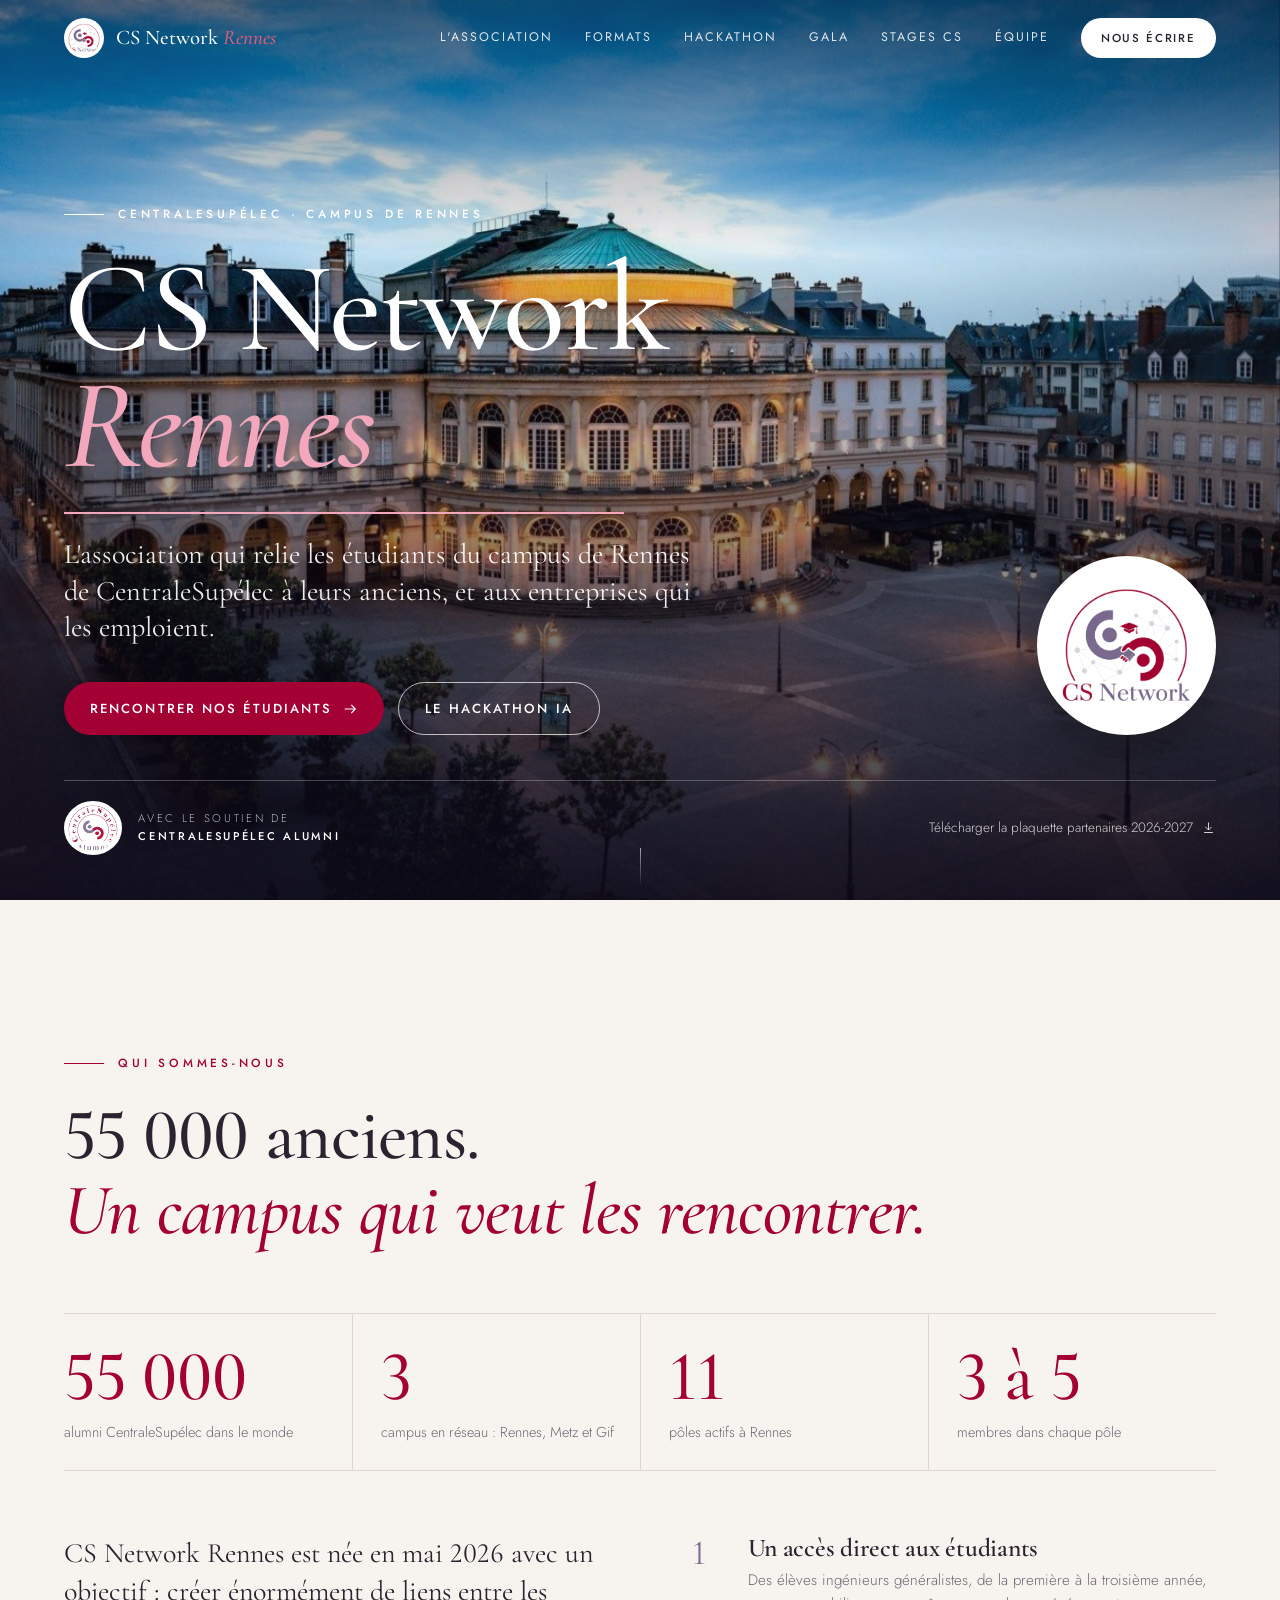
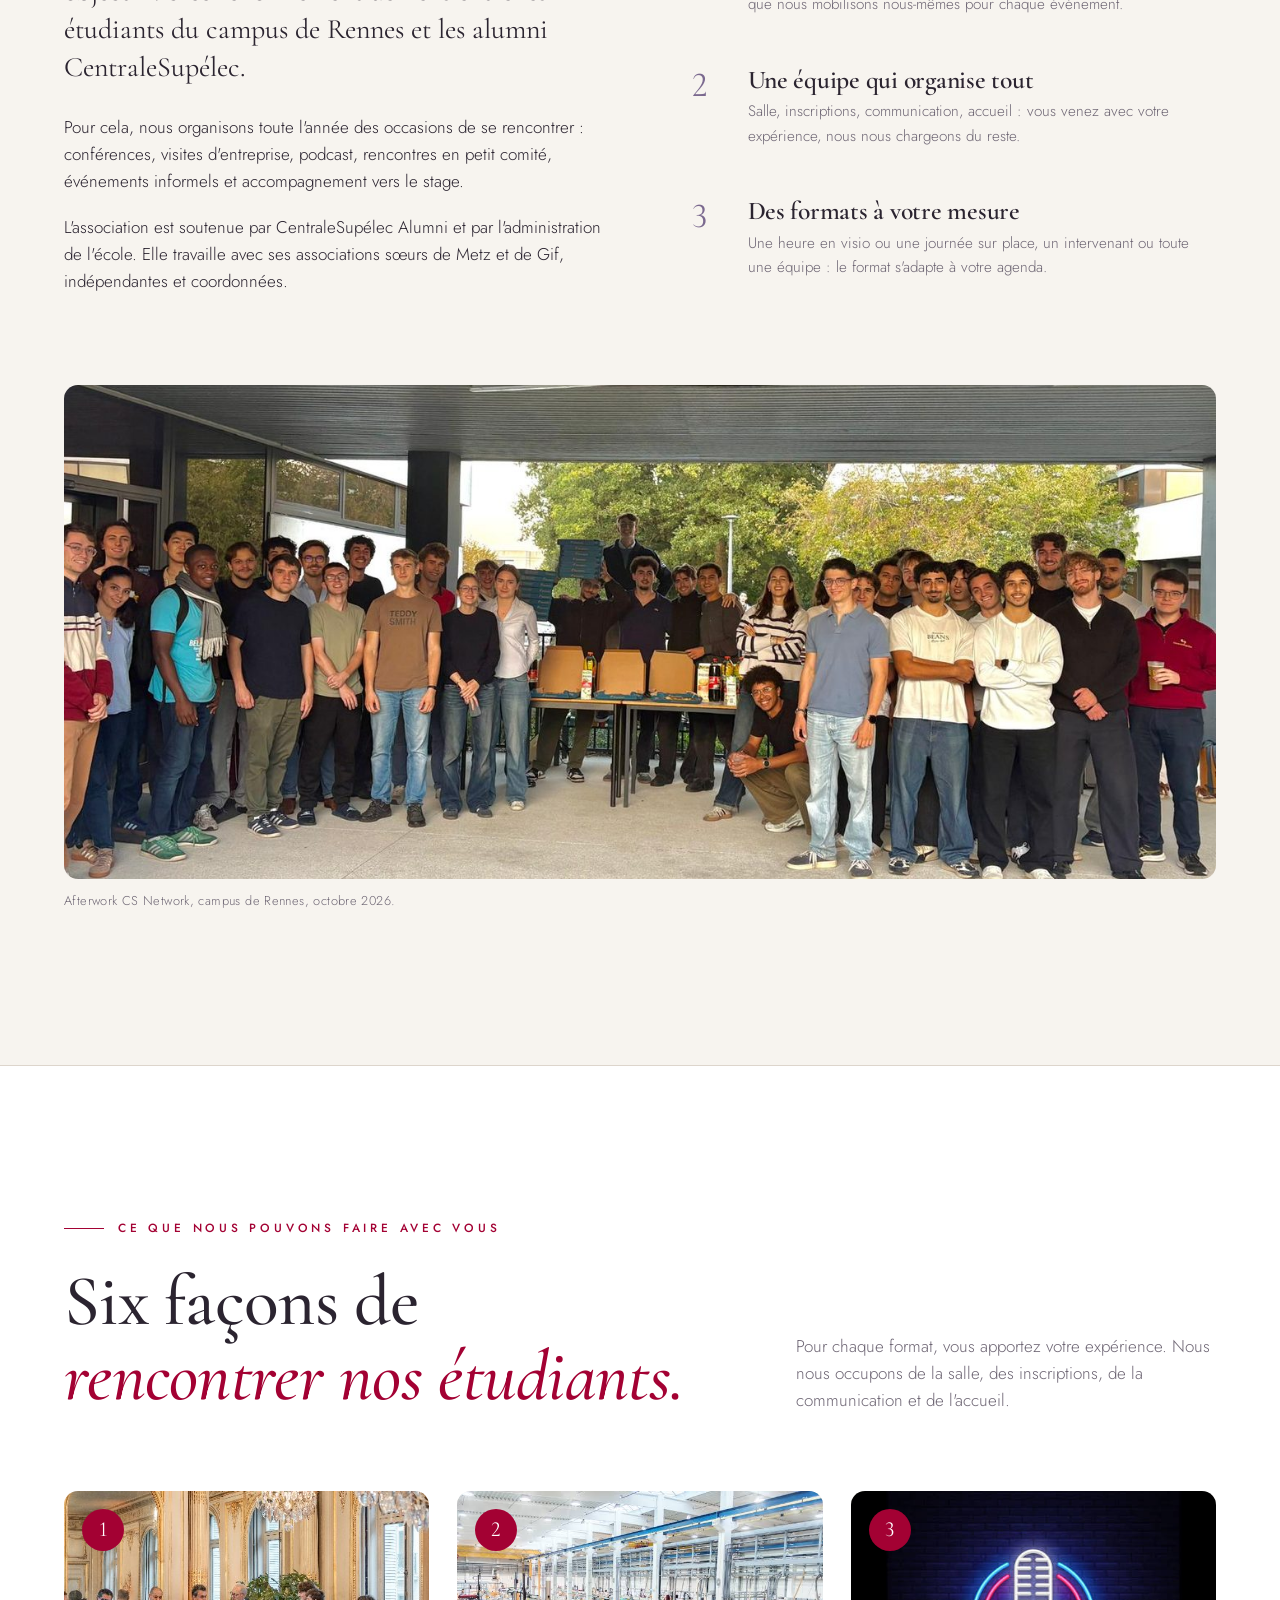
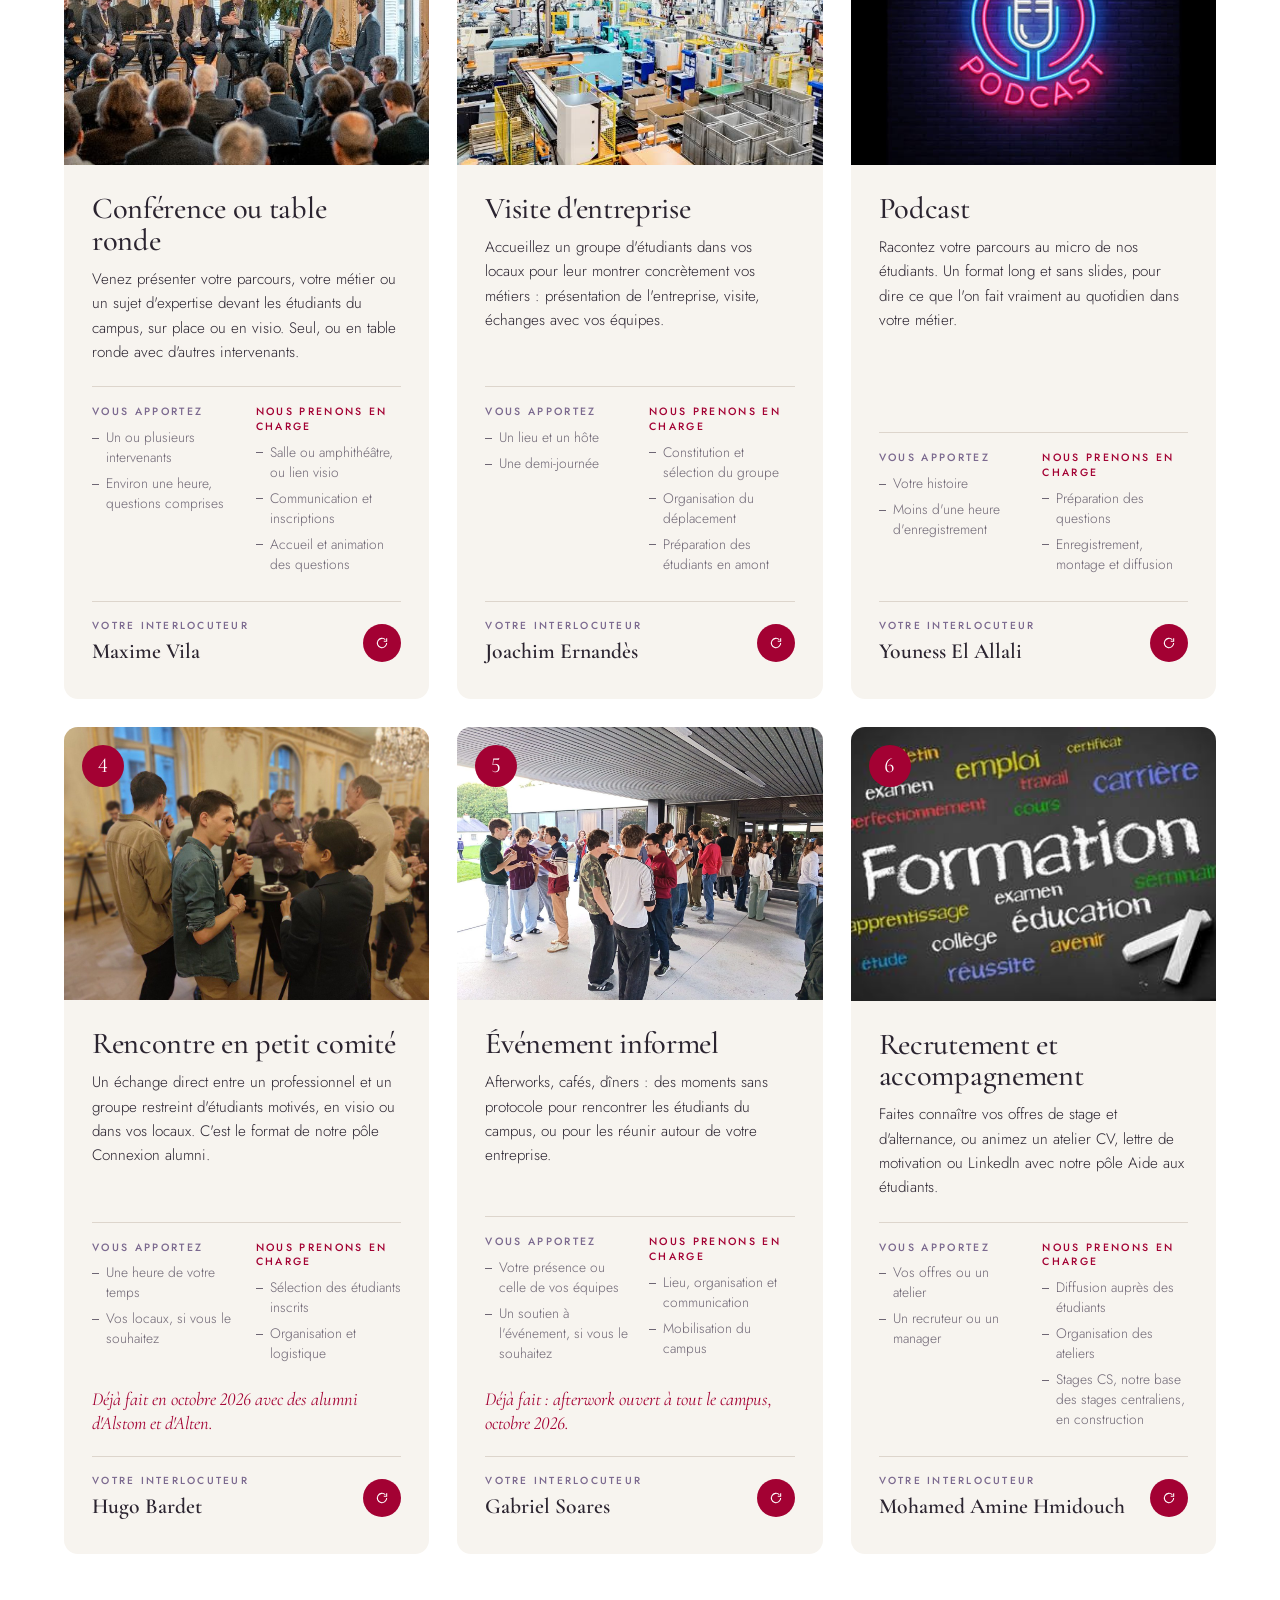
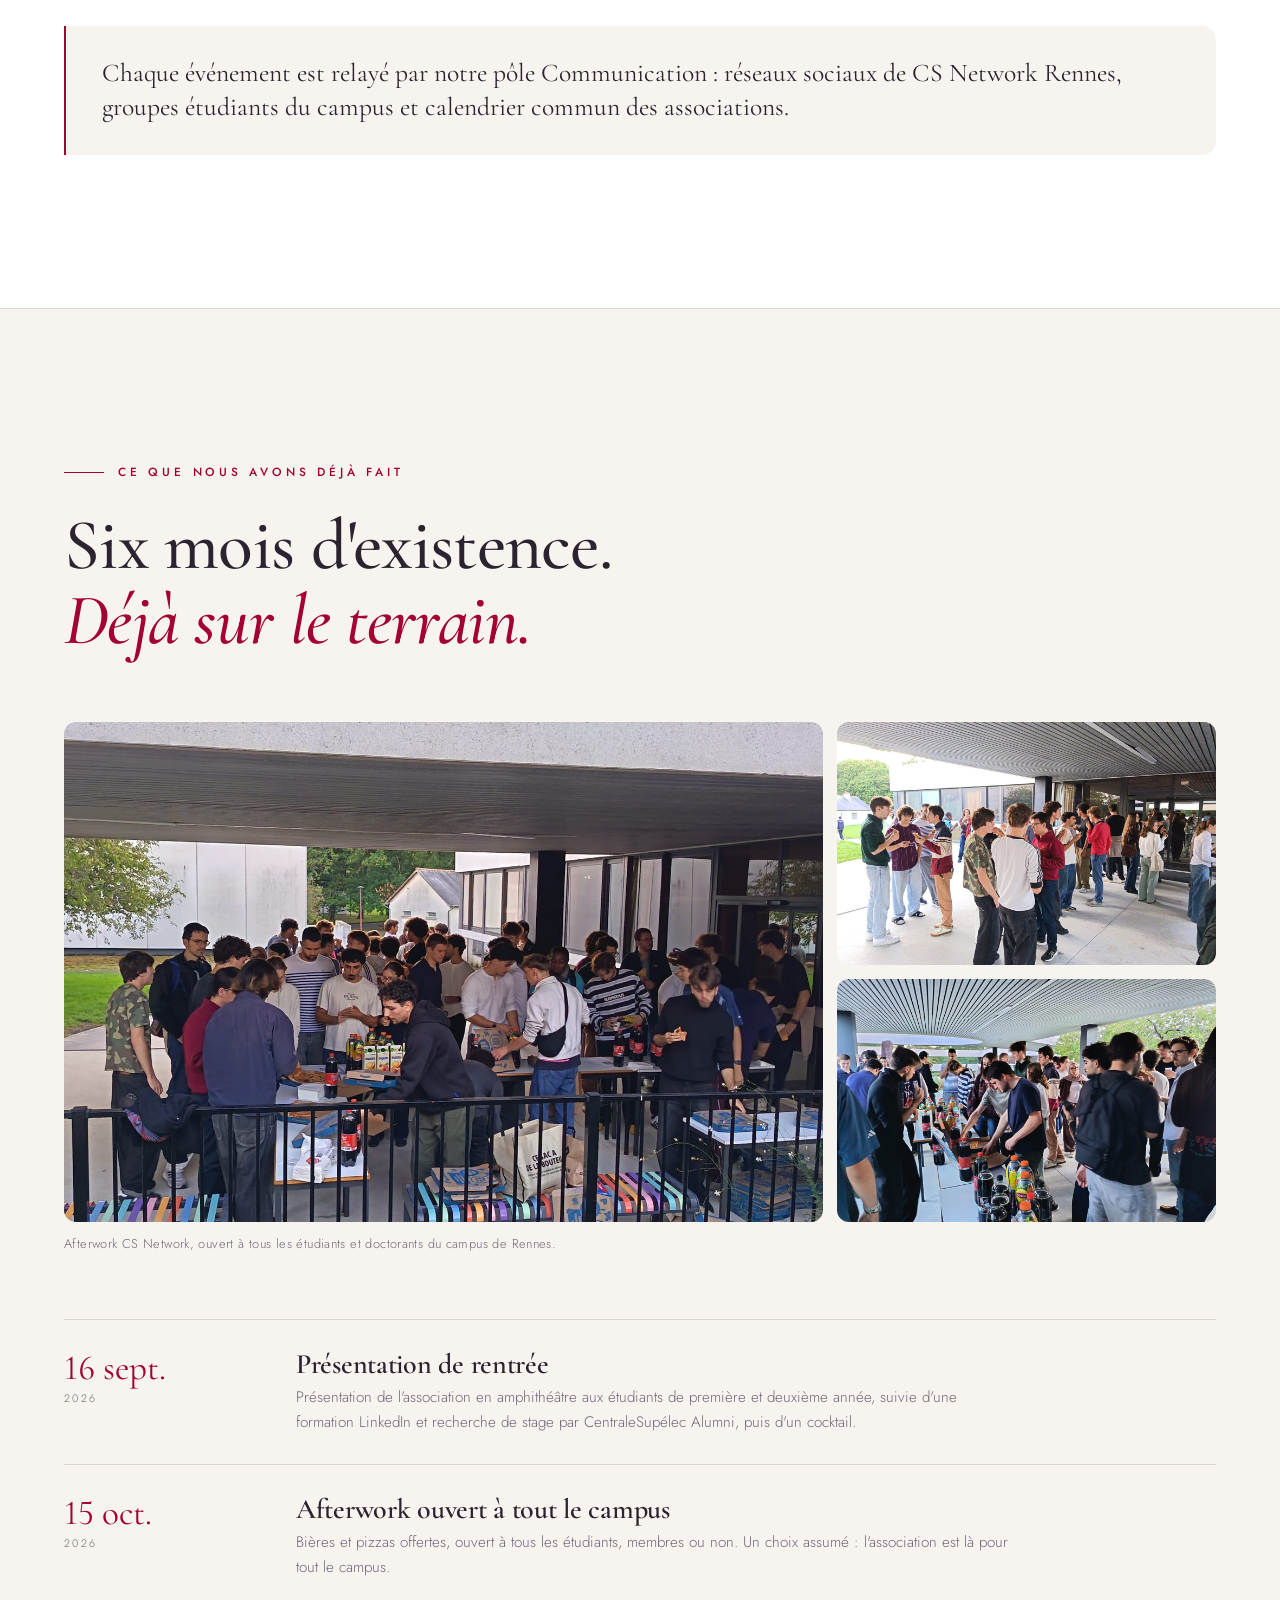
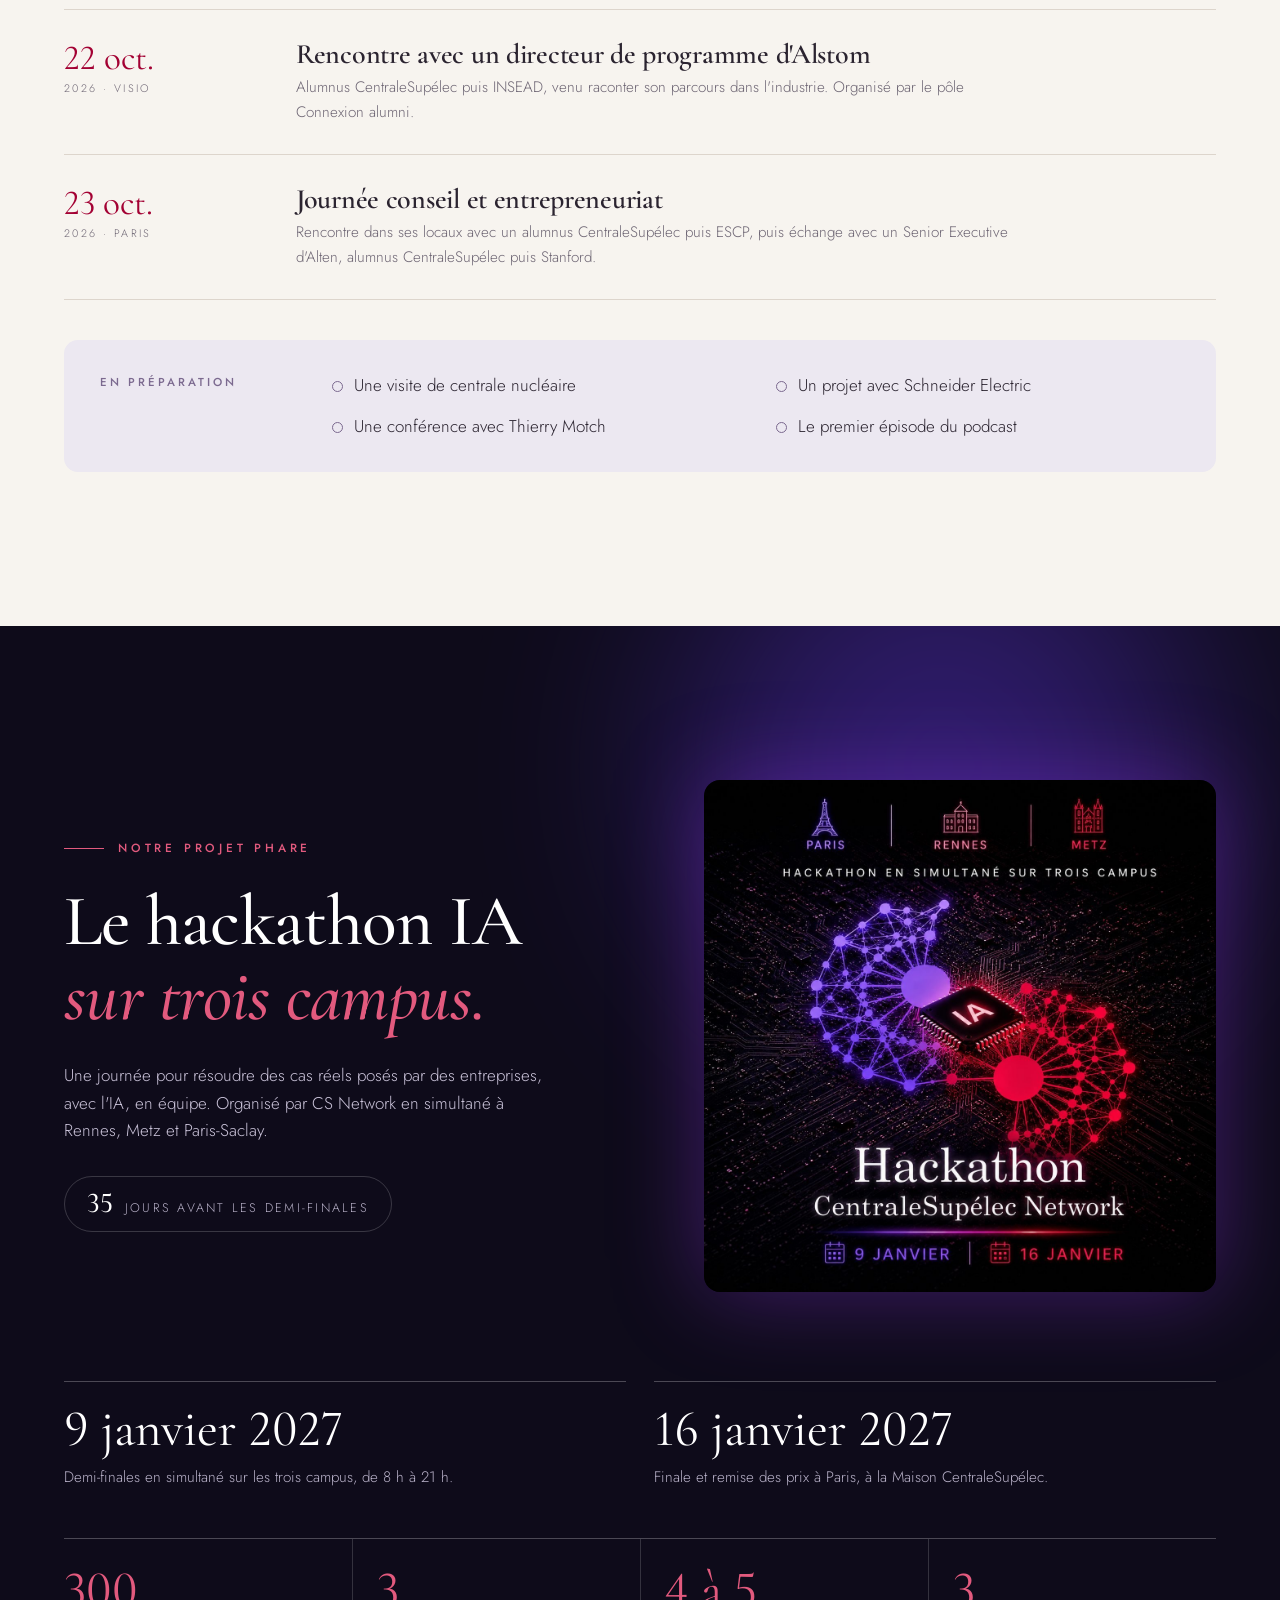
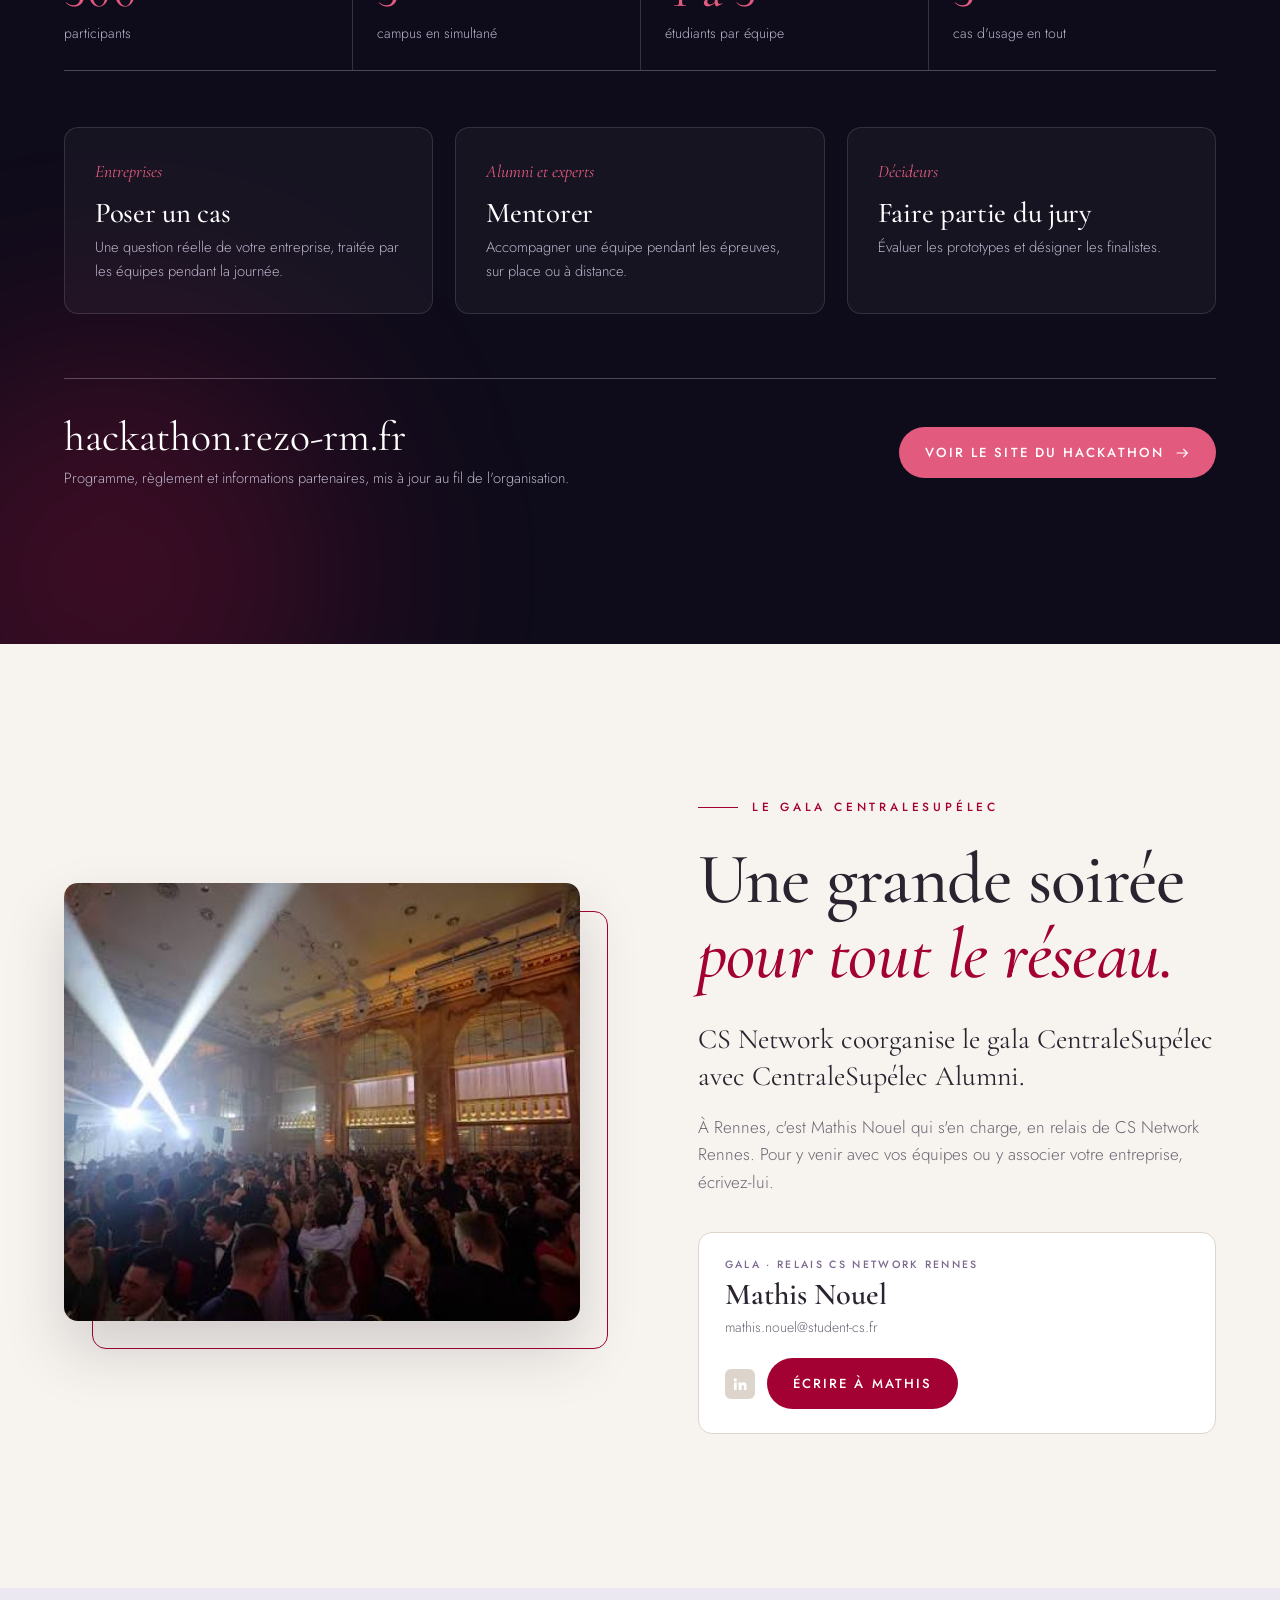
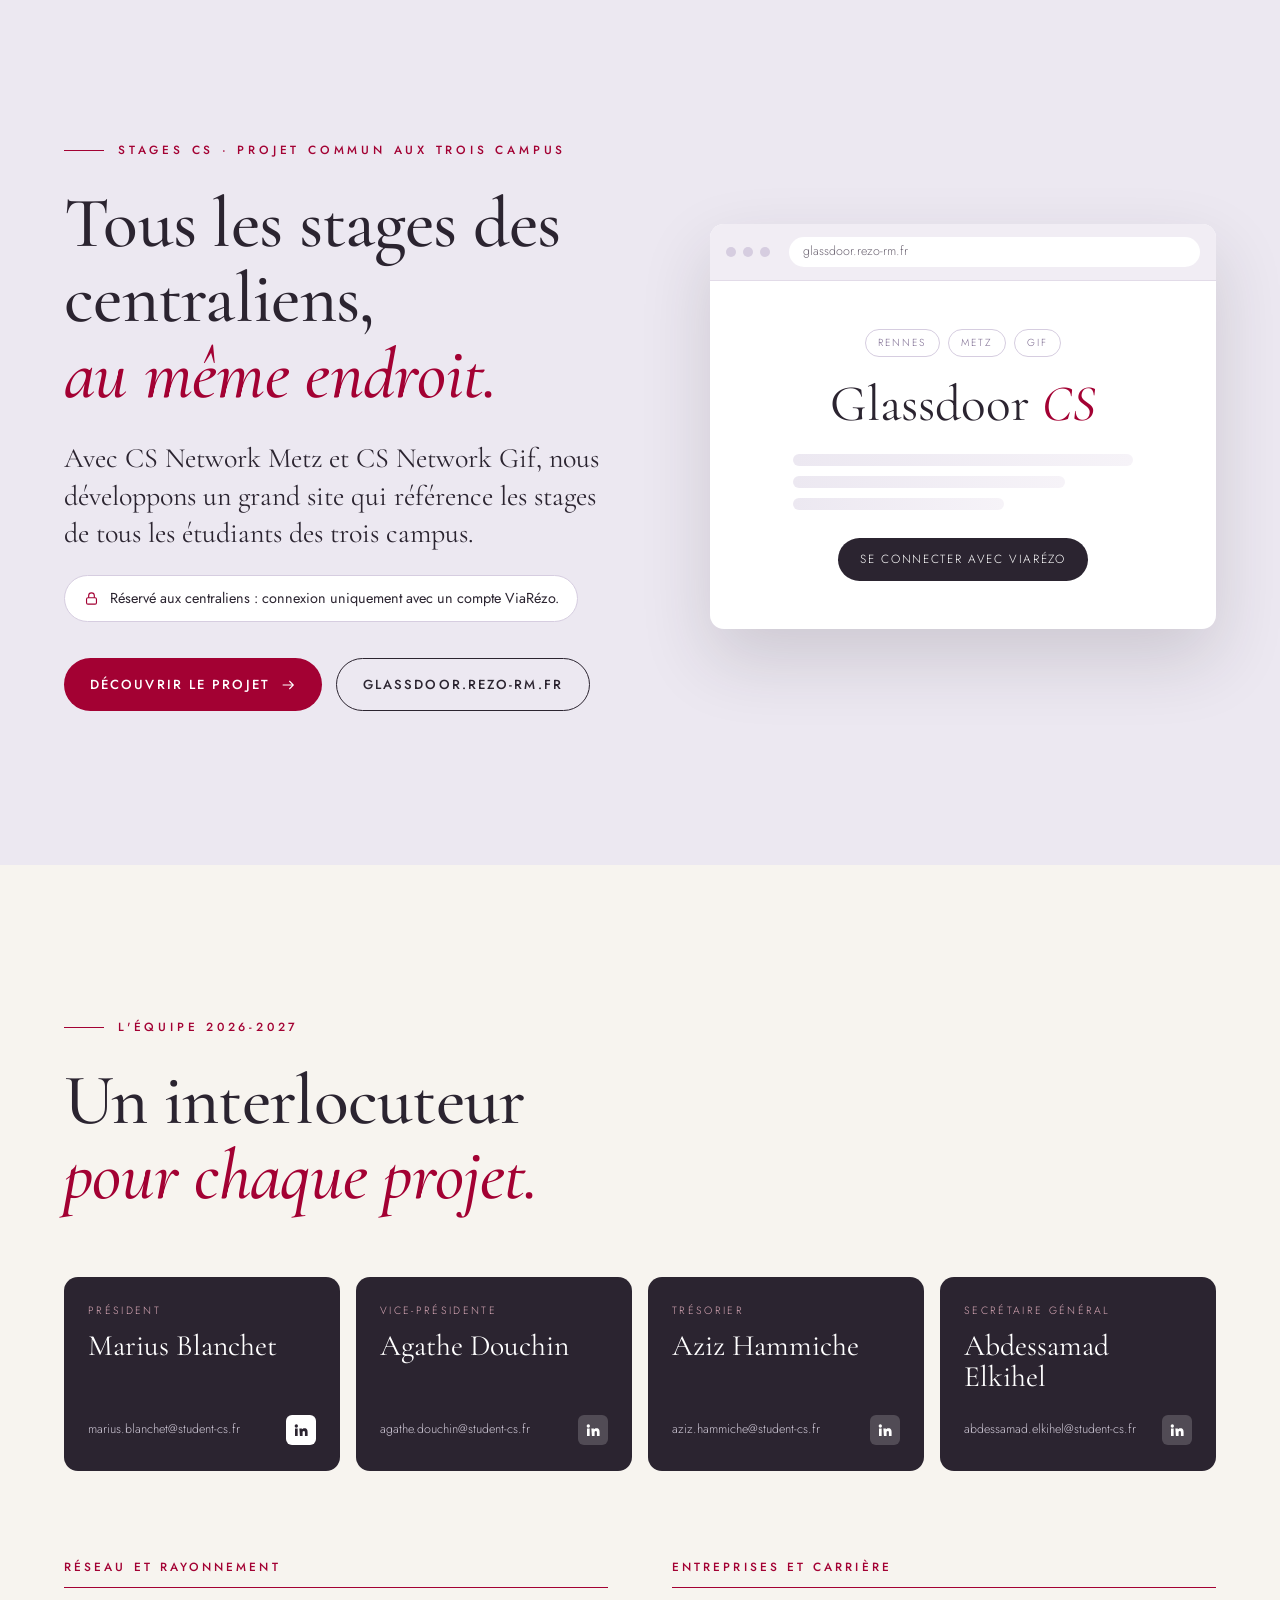
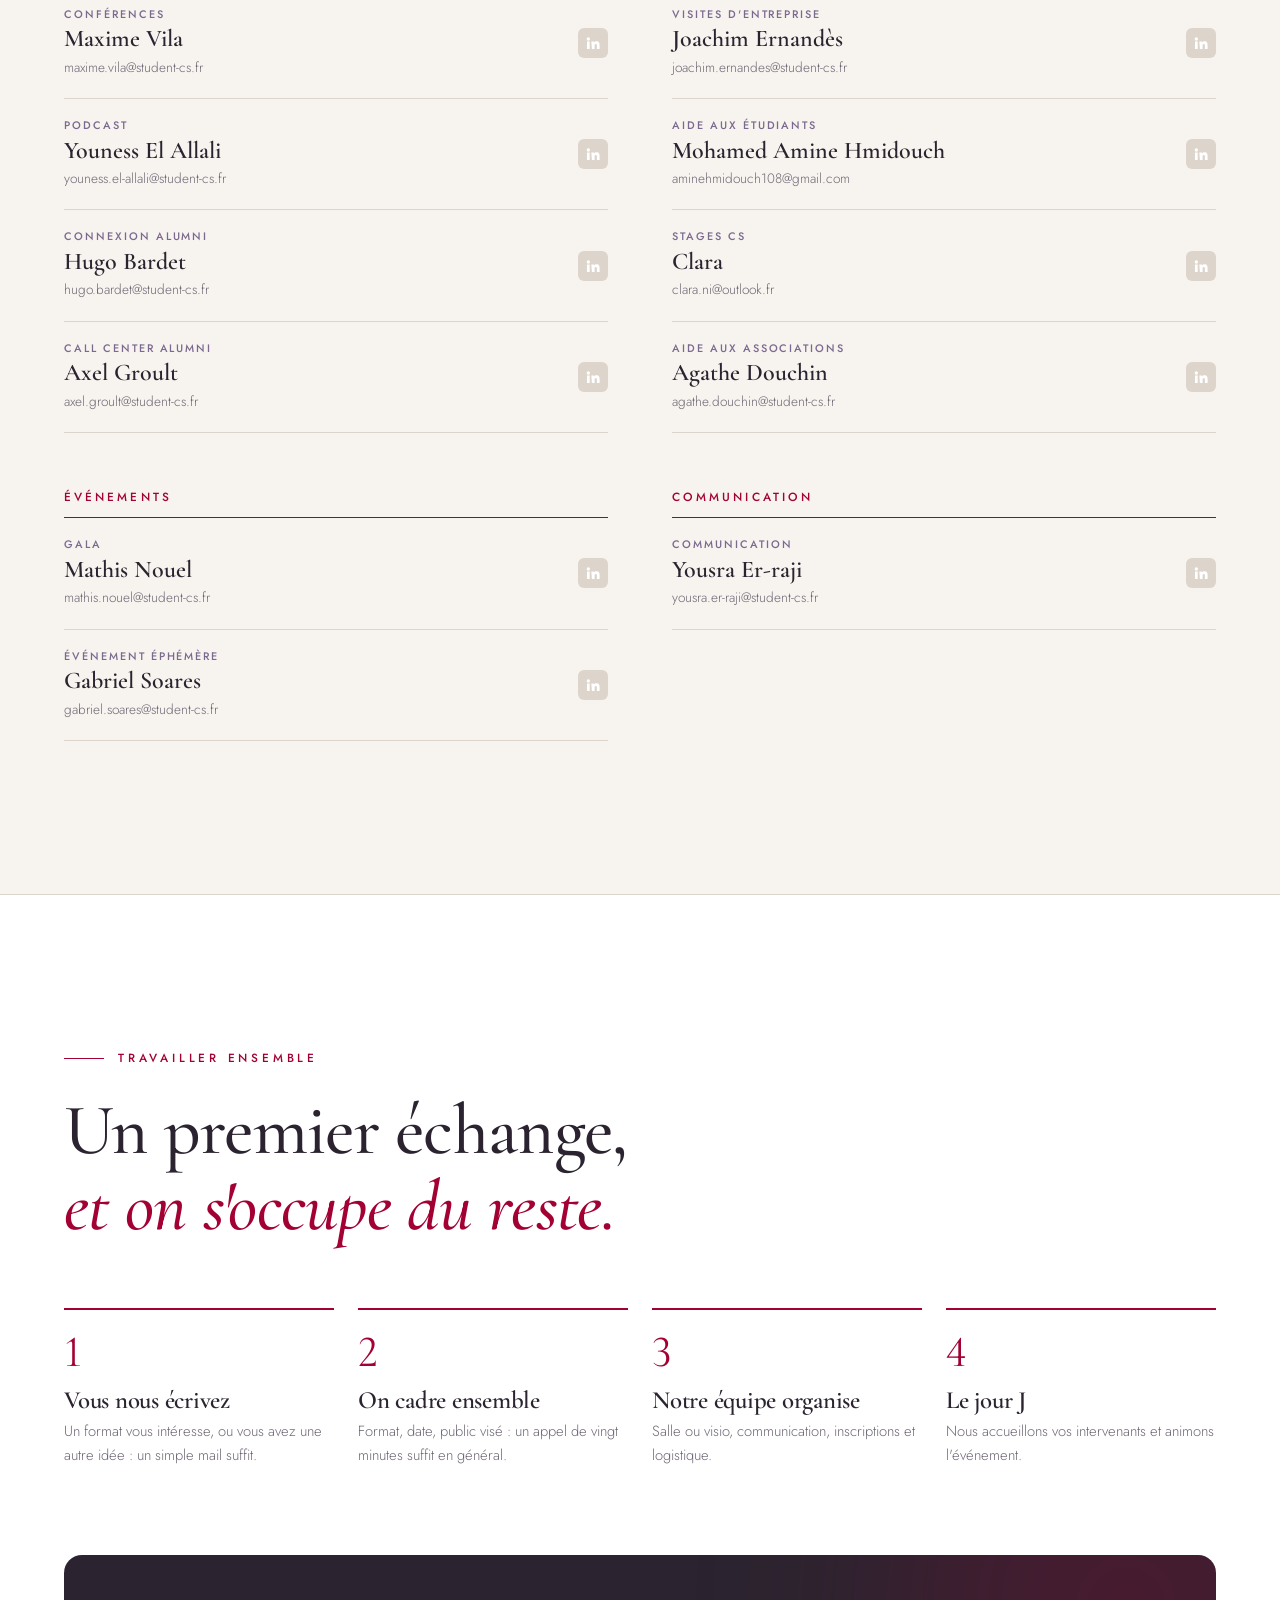
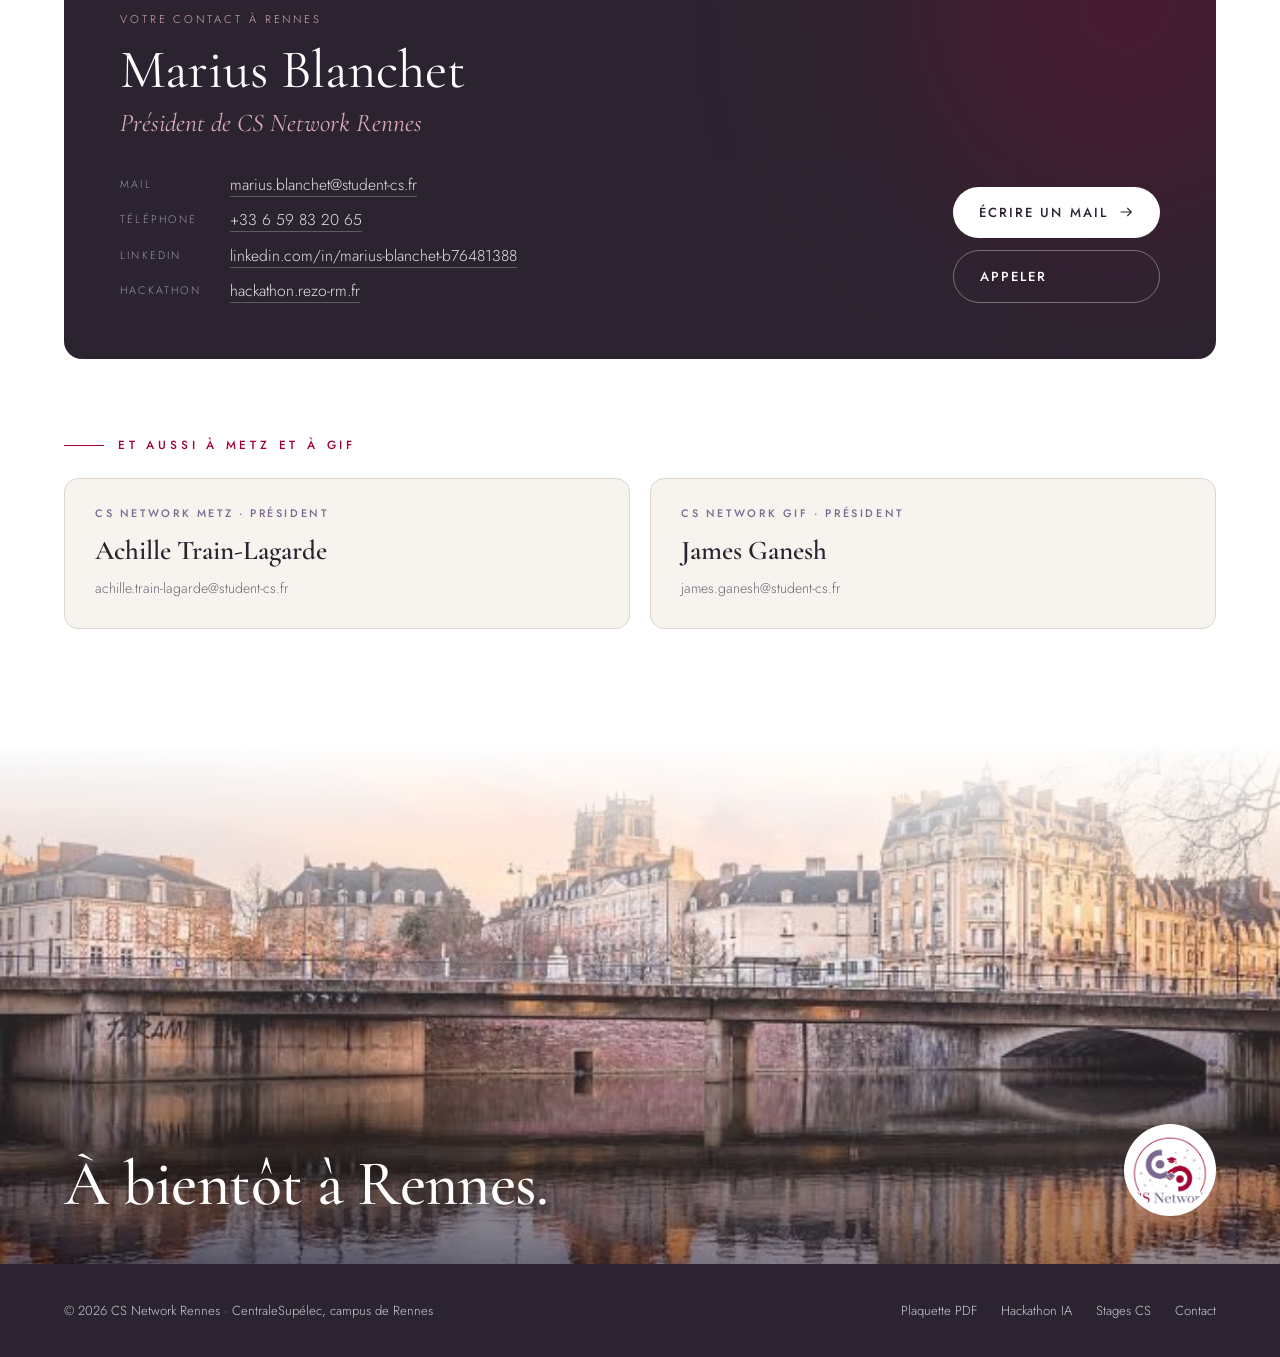
==== commit 32ebded8: "Gala : nouvelle photo. Hackathon : 300 participants, 3 cas d'usage, de 8 h à 21 h Co-Authored-By: Cl" ====
--- a/site/index.html
+++ b/site/index.html
@@ -209,20 +209,20 @@
       <div>
         <div class="kicker rv">Notre projet phare</div>
         <h2 class="rv d1">Le hackathon IA<em>sur trois campus.</em></h2>
-        <p class="rv d2">Une journée pour résoudre un cas réel posé par une entreprise, avec l'IA, en équipe. Organisé par CS Network en simultané à Rennes, Metz et Paris-Saclay.</p>
+        <p class="rv d2">Une journée pour résoudre des cas réels posés par des entreprises, avec l'IA, en équipe. Organisé par CS Network en simultané à Rennes, Metz et Paris-Saclay.</p>
         <div class="countdown rv d3" id="countdown" hidden><b id="days">0</b><span>jours avant les demi-finales</span></div>
       </div>
       <div class="hk-visual rv d2"><img class="photo" src="img/hk-visual.jpg" alt="Affiche du hackathon CentraleSupélec Network, 9 et 16 janvier" loading="lazy"></div>
     </div>
     <div class="hk-dates">
-      <div class="hk-date rv"><div class="n">9 janvier 2027</div><p>Demi-finales en simultané sur les trois campus, de 10 h à 19 h.</p></div>
+      <div class="hk-date rv"><div class="n">9 janvier 2027</div><p>Demi-finales en simultané sur les trois campus, de 8 h à 21 h.</p></div>
       <div class="hk-date rv d1"><div class="n">16 janvier 2027</div><p>Finale et remise des prix à Paris, à la Maison CentraleSupélec.</p></div>
     </div>
     <div class="figs">
-      <div class="fig rv"><div class="n">200 à 300</div><div class="l">participants visés</div></div>
+      <div class="fig rv"><div class="n">300</div><div class="l">participants</div></div>
       <div class="fig rv d1"><div class="n">3</div><div class="l">campus en simultané</div></div>
       <div class="fig rv d2"><div class="n">4 à 5</div><div class="l">étudiants par équipe</div></div>
-      <div class="fig rv d3"><div class="n">1</div><div class="l">cas réel par entreprise partenaire</div></div>
+      <div class="fig rv d3"><div class="n">3</div><div class="l">cas d'usage en tout</div></div>
     </div>
     <div class="roles">
       <div class="role rv"><div class="i">Entreprises</div><h3>Poser un cas</h3><p>Une question réelle de votre entreprise, traitée par les équipes pendant la journée.</p></div>
@@ -504,7 +504,7 @@
   document.querySelectorAll('[data-count]').forEach(el => count.observe(el));
 
   // Compte à rebours du hackathon
-  const days = Math.ceil((new Date('2027-01-09T10:00:00+01:00') - Date.now()) / 864e5);
+  const days = Math.ceil((new Date('2027-01-09T08:00:00+01:00') - Date.now()) / 864e5);
   if (days > 0) {
     document.getElementById('days').textContent = days;
     document.getElementById('countdown').hidden = false;
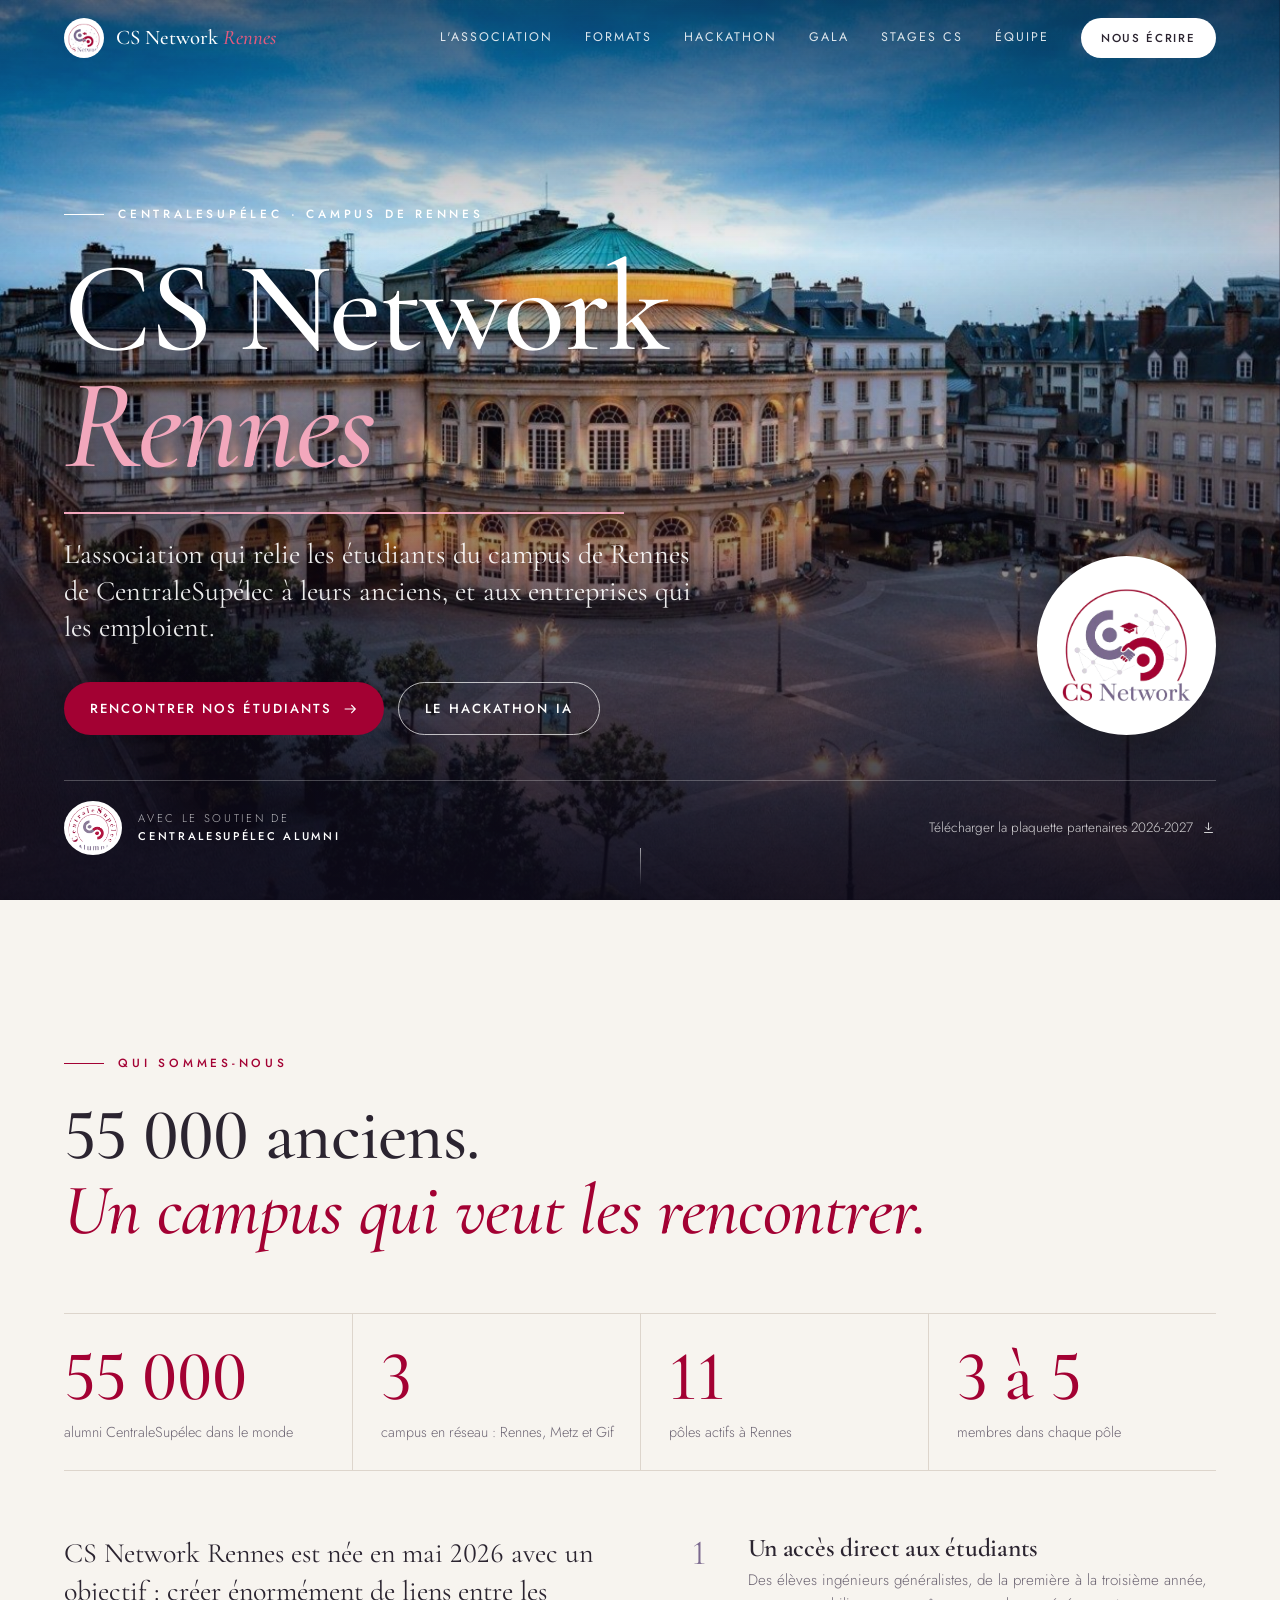
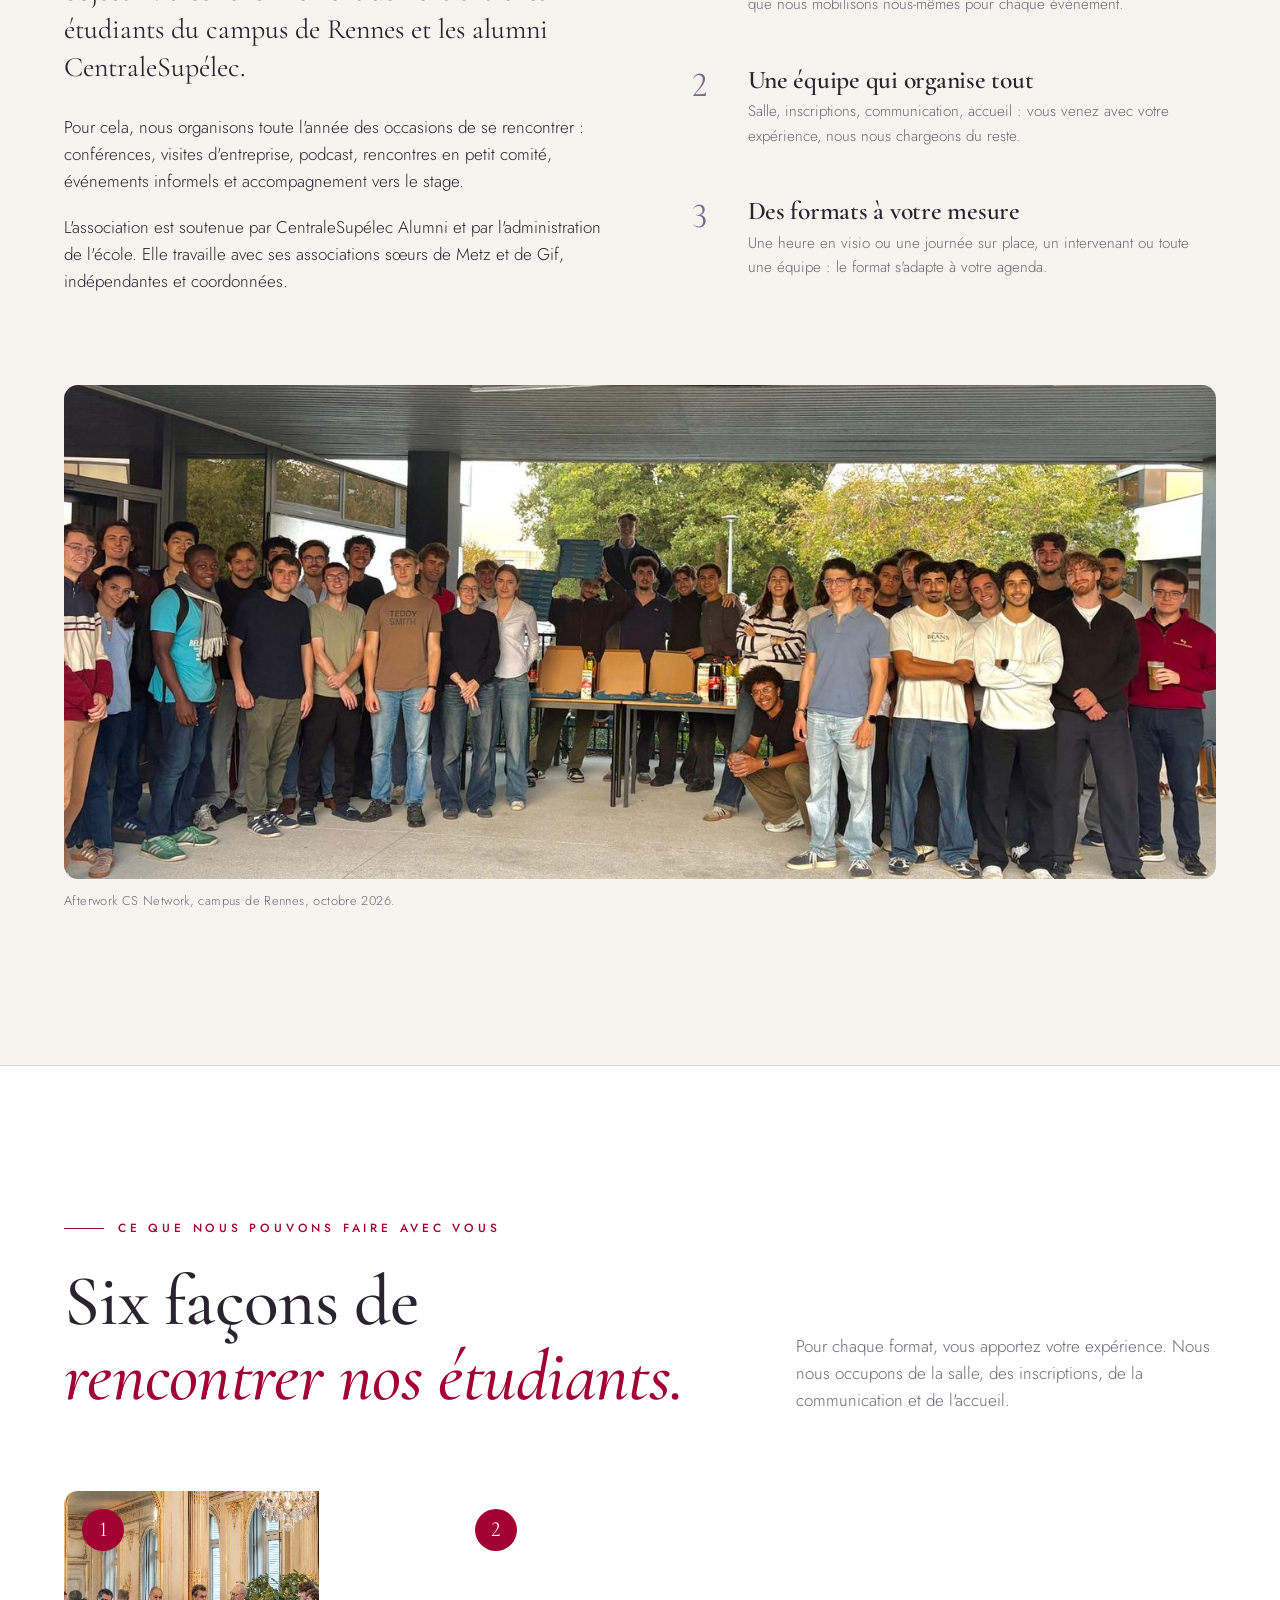
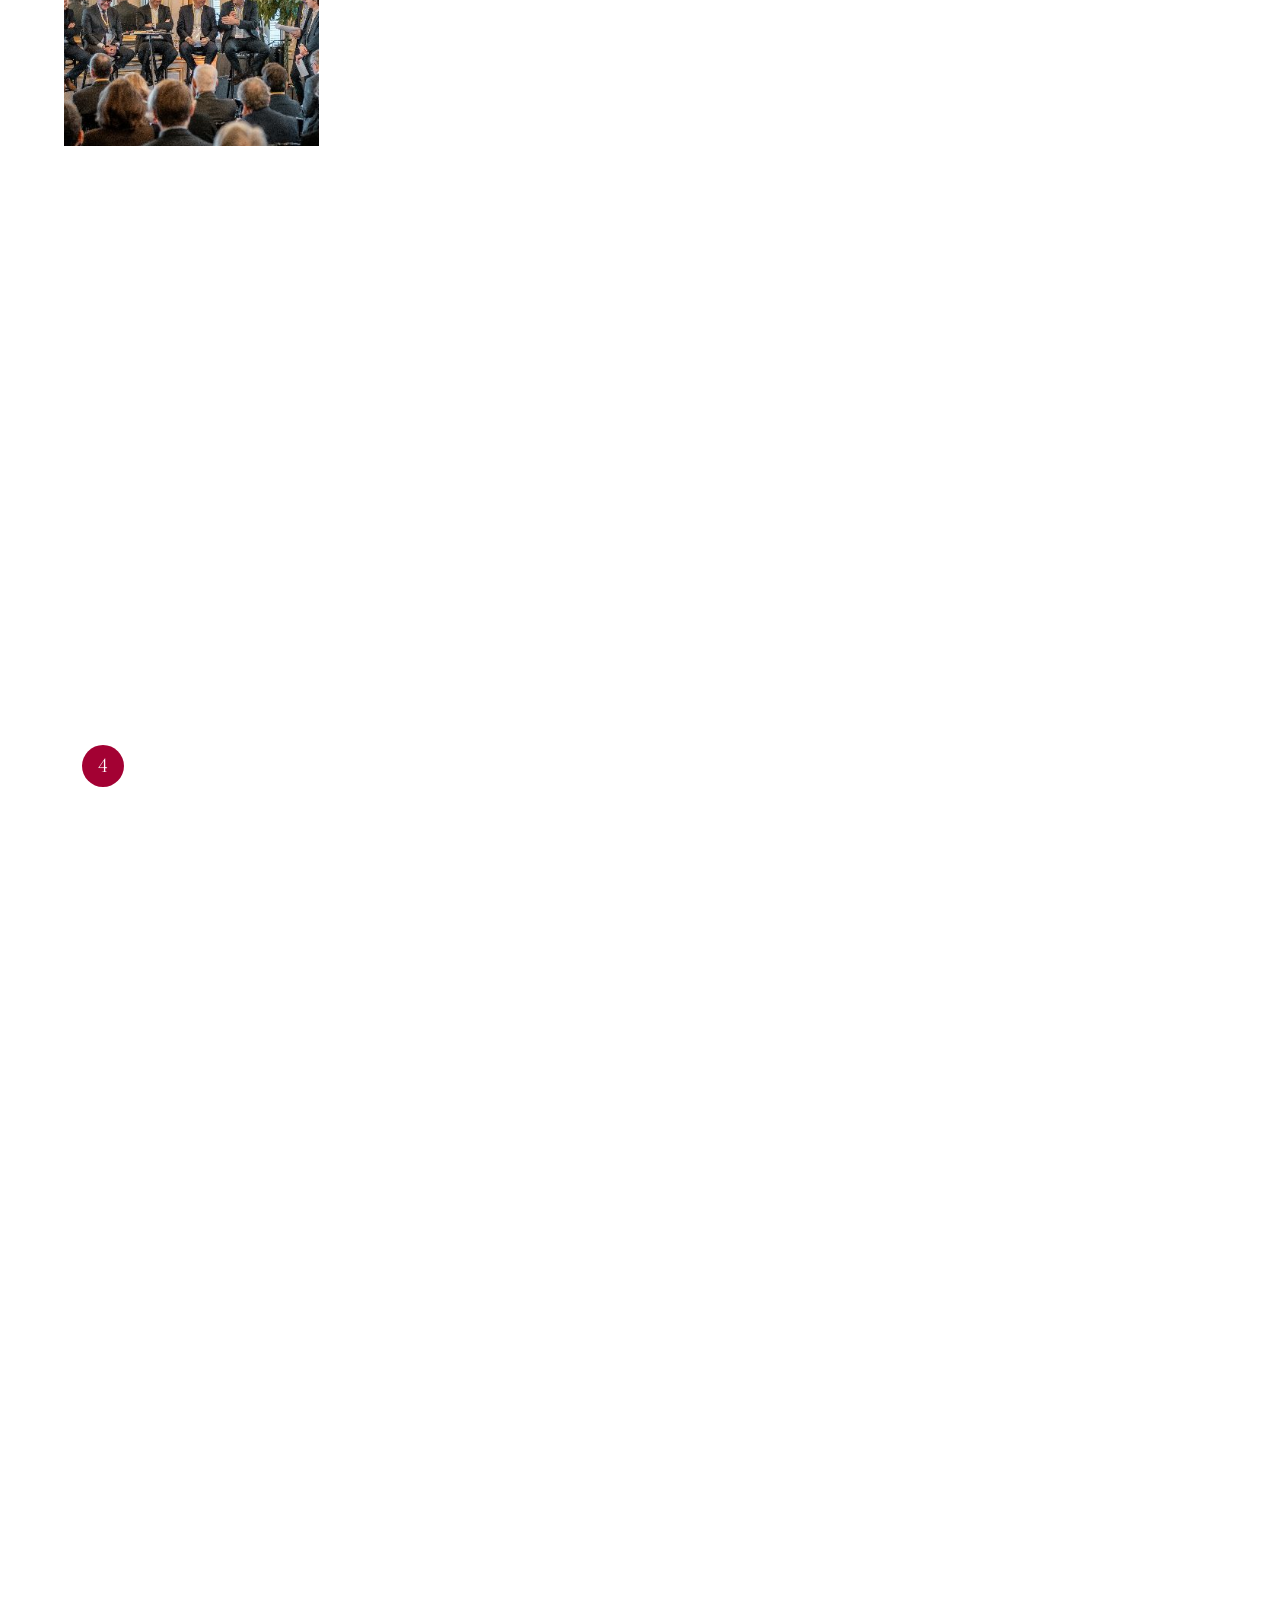
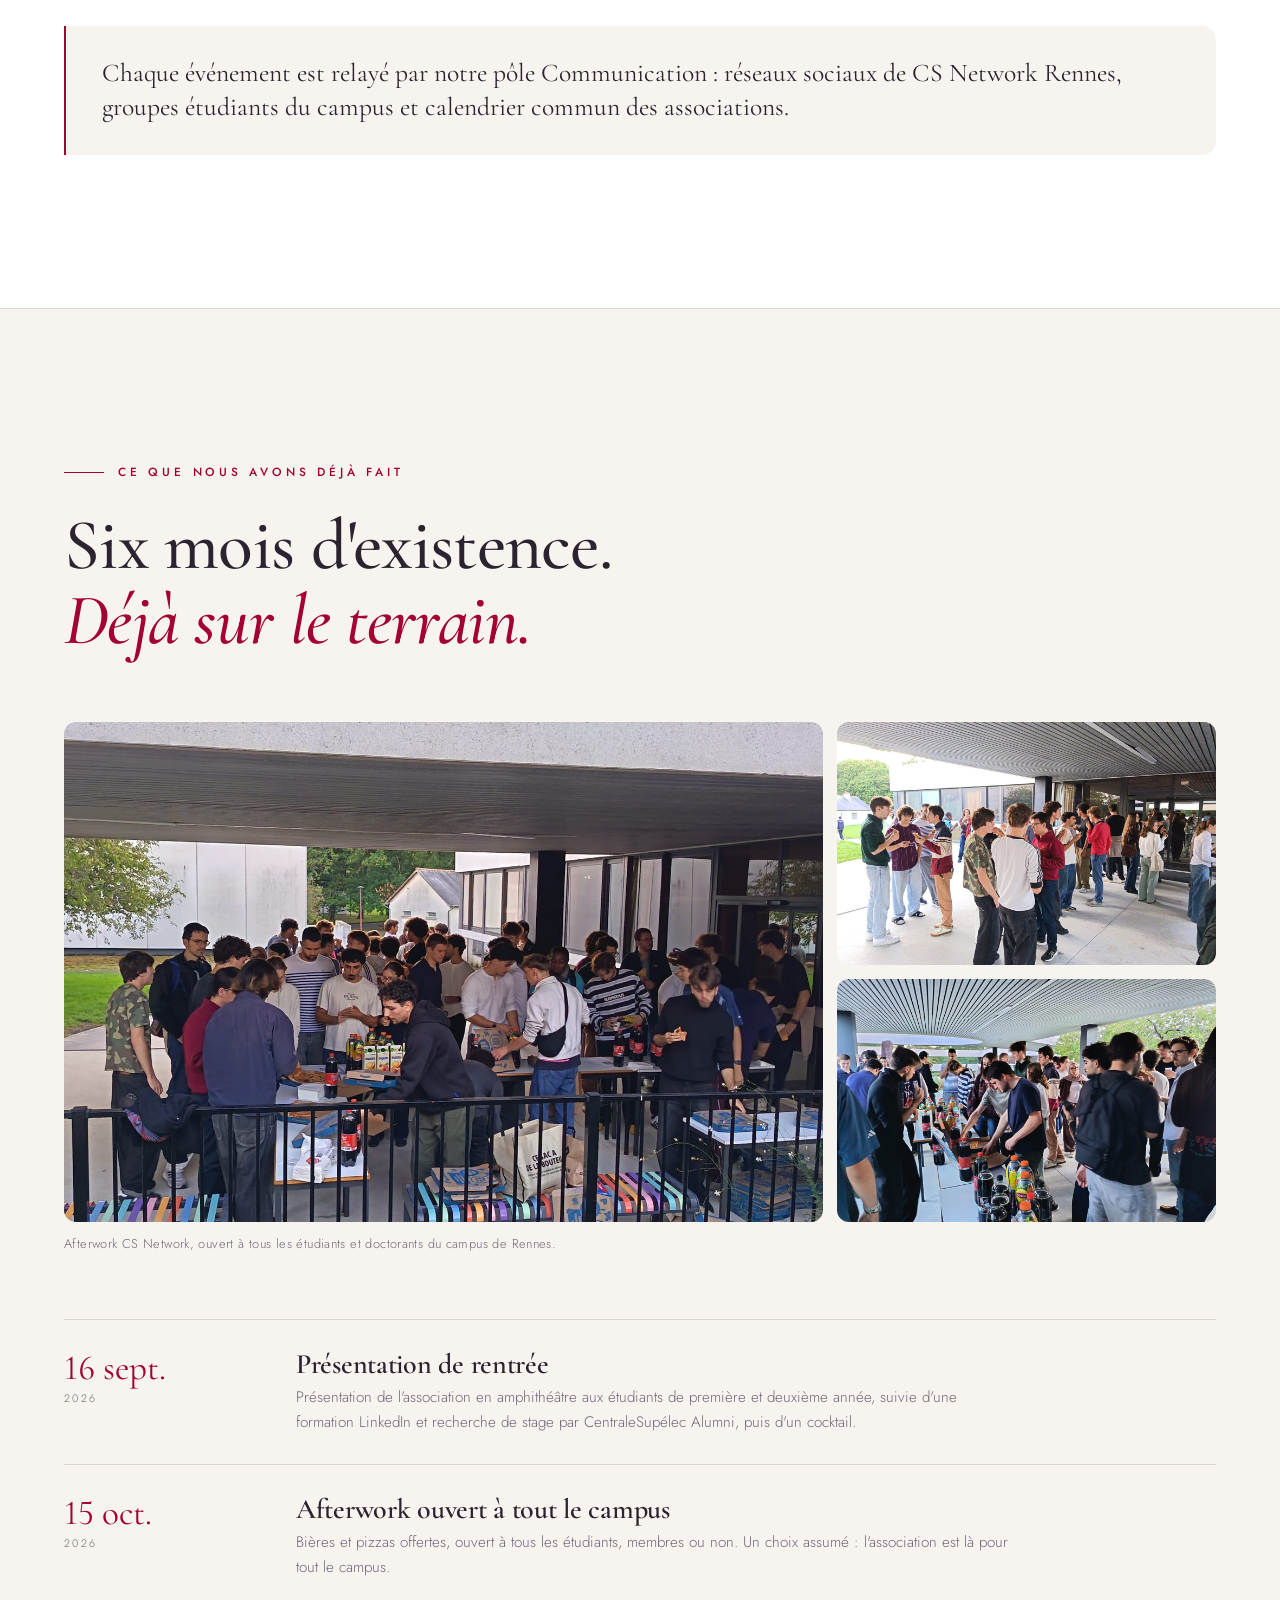
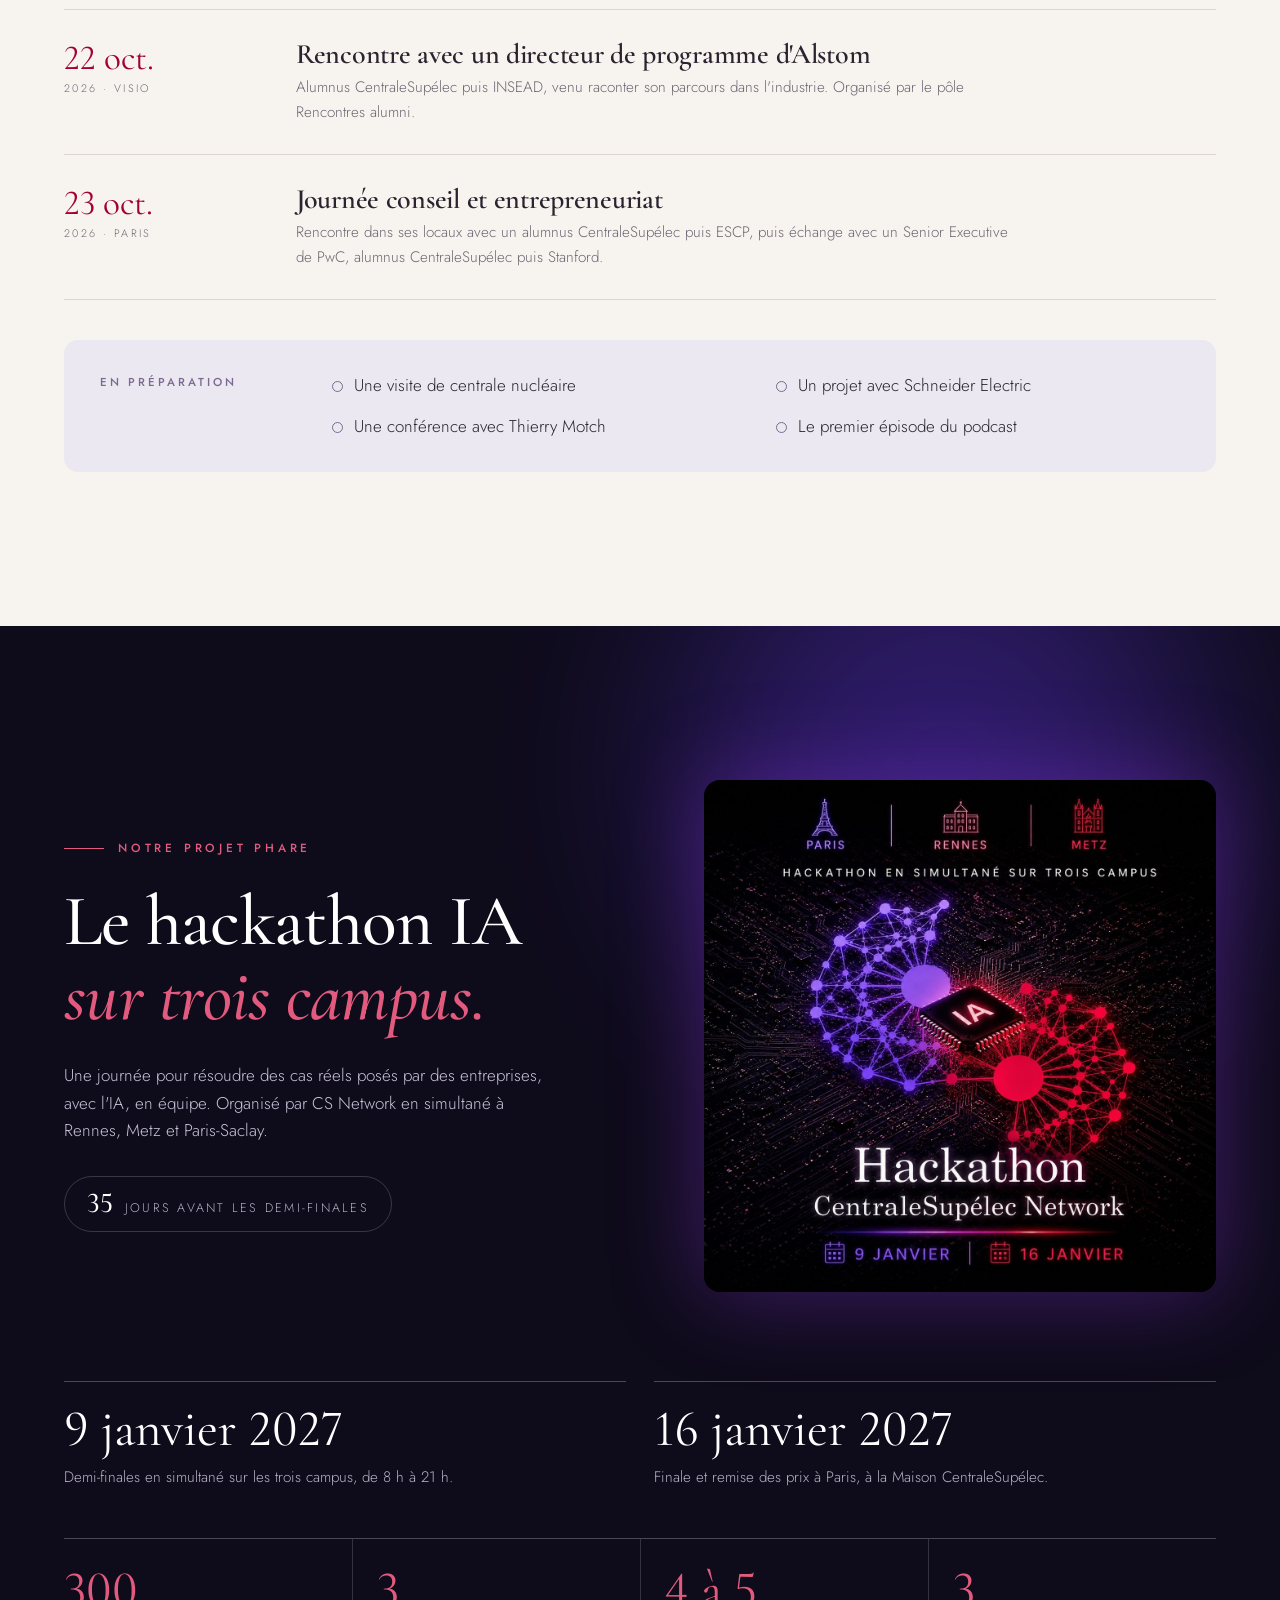
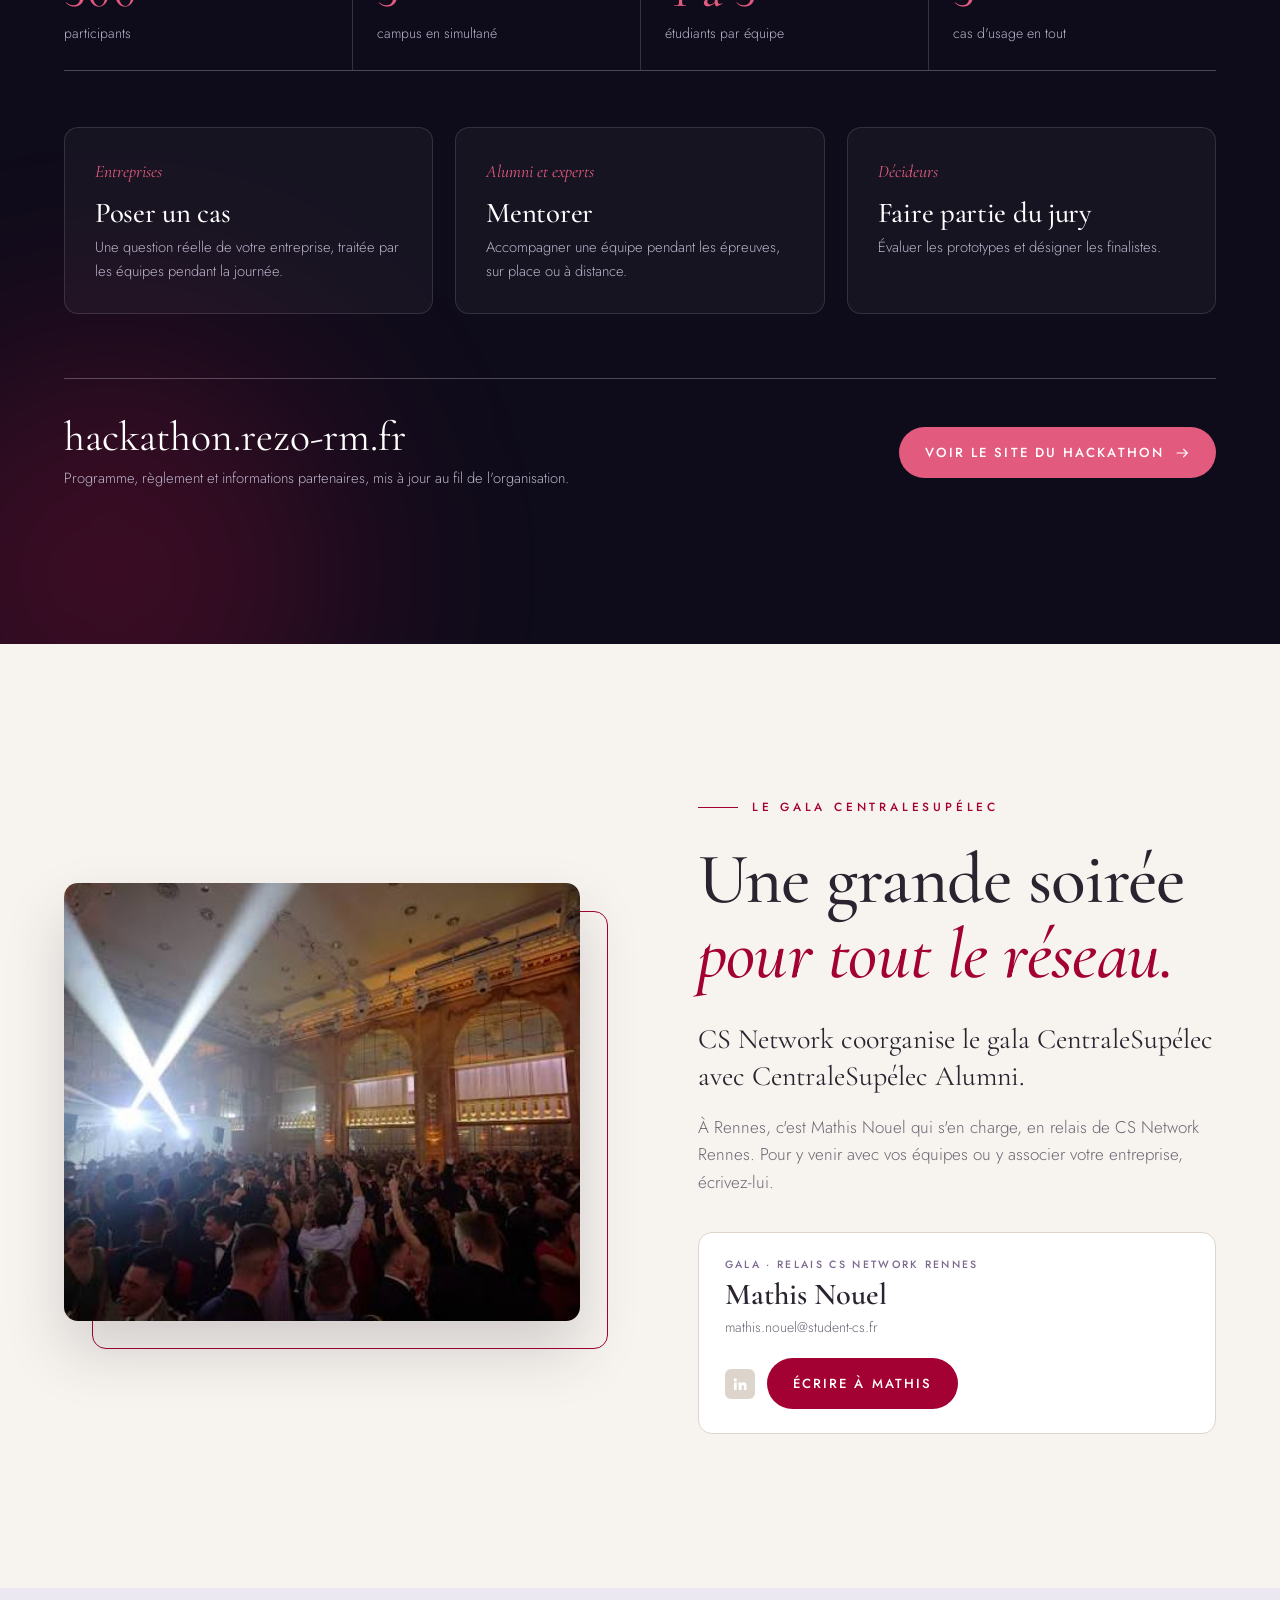
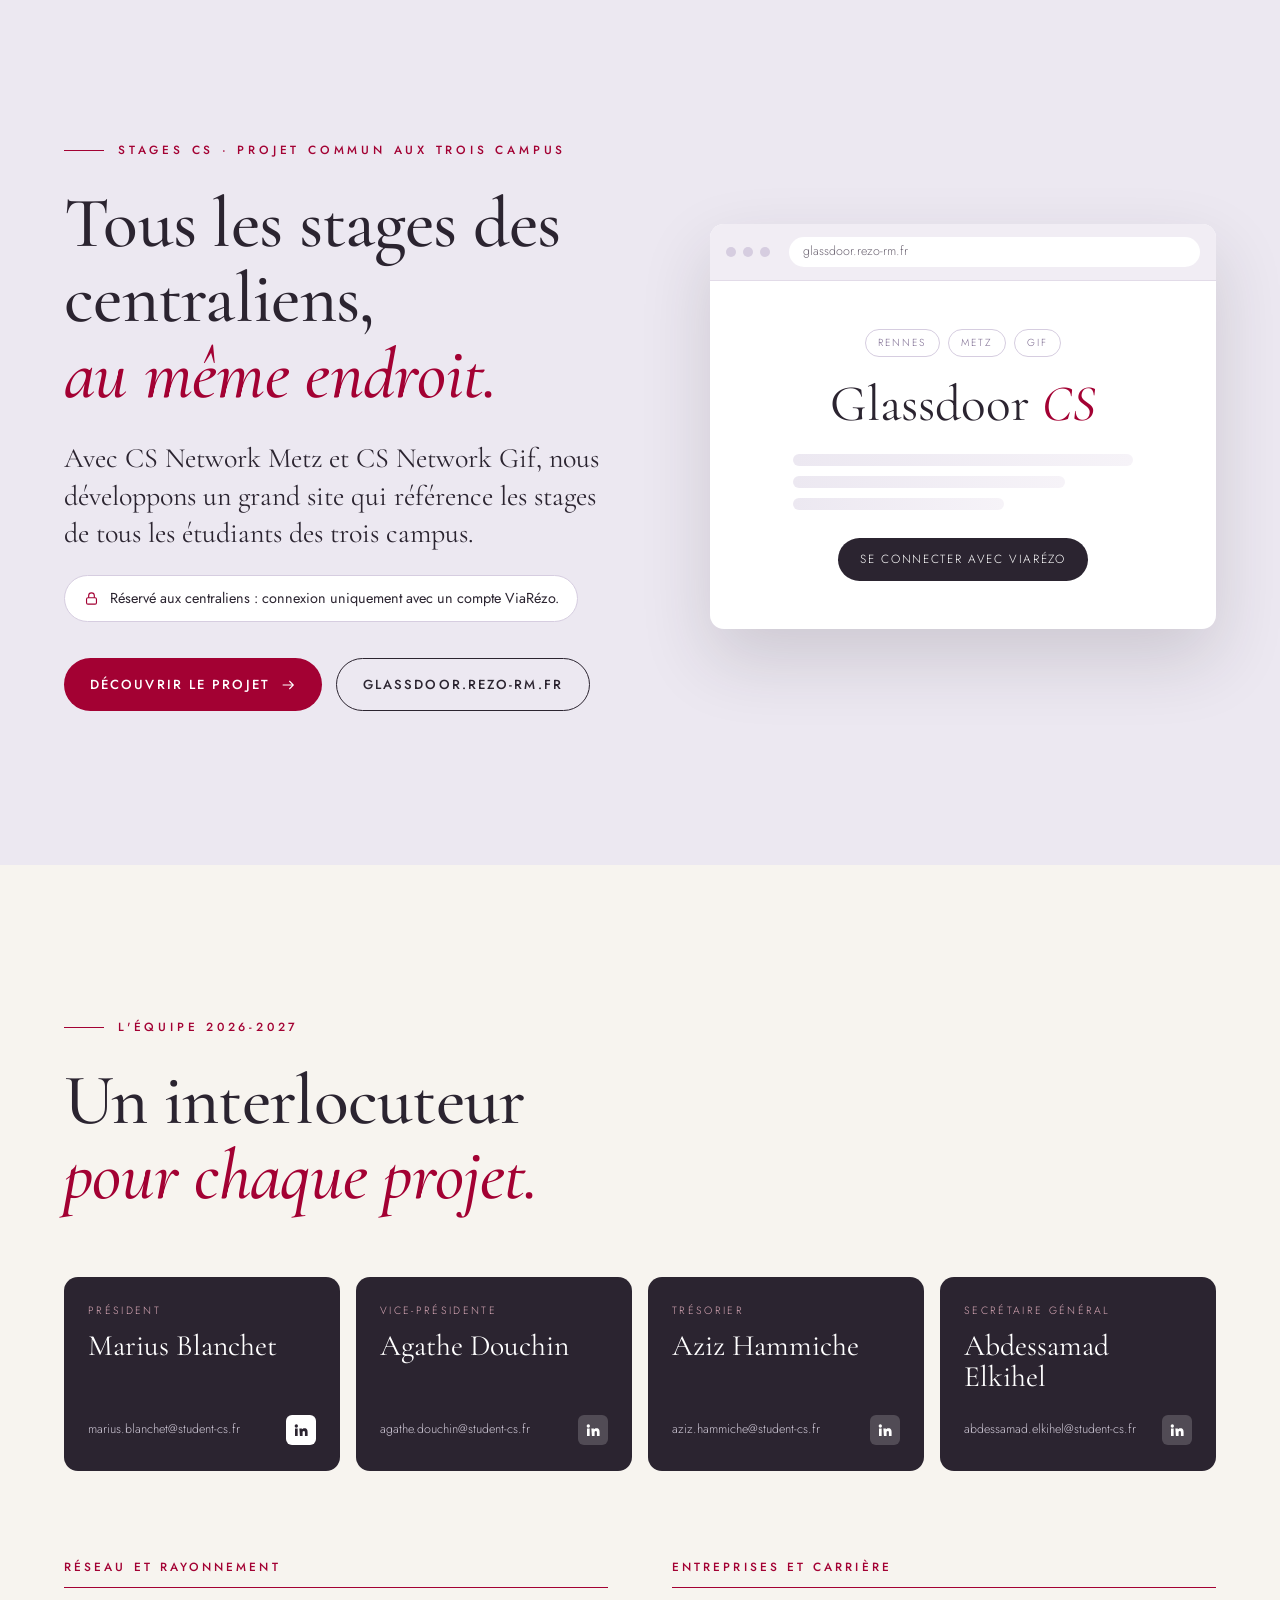
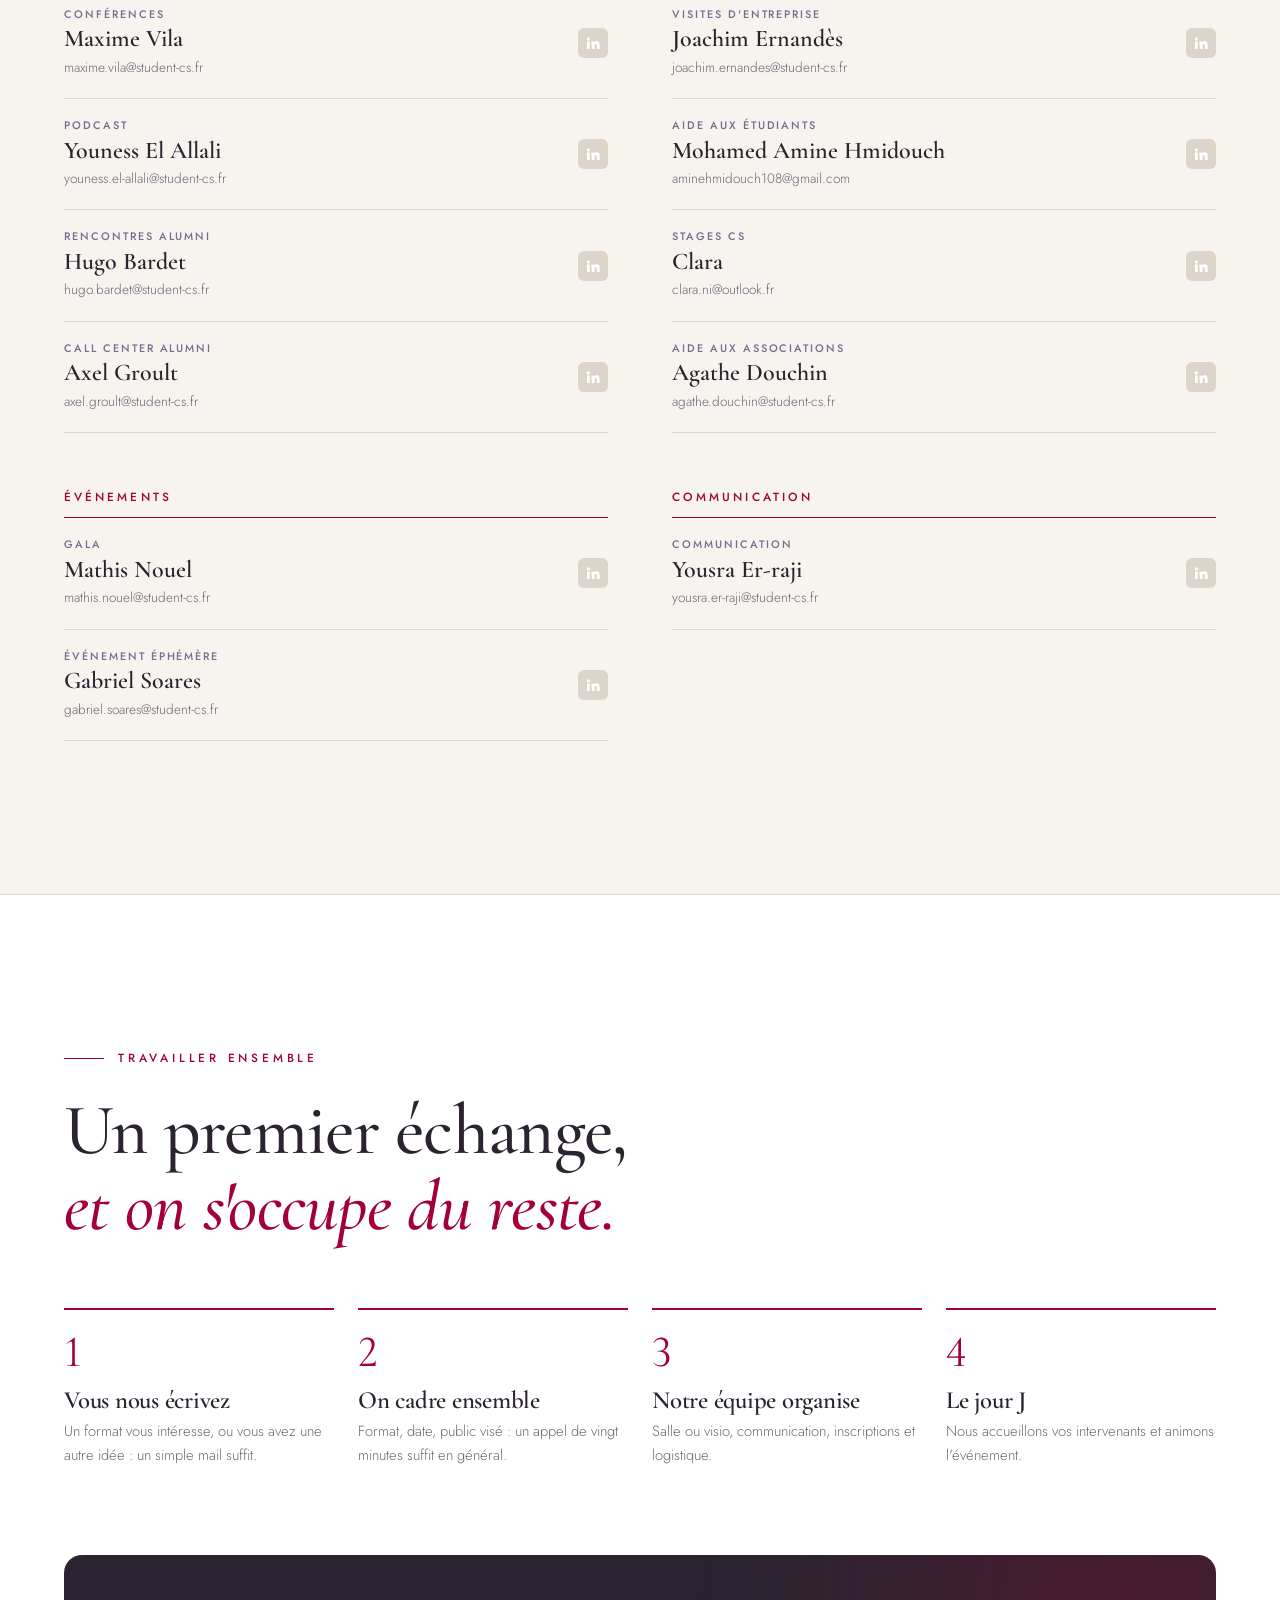
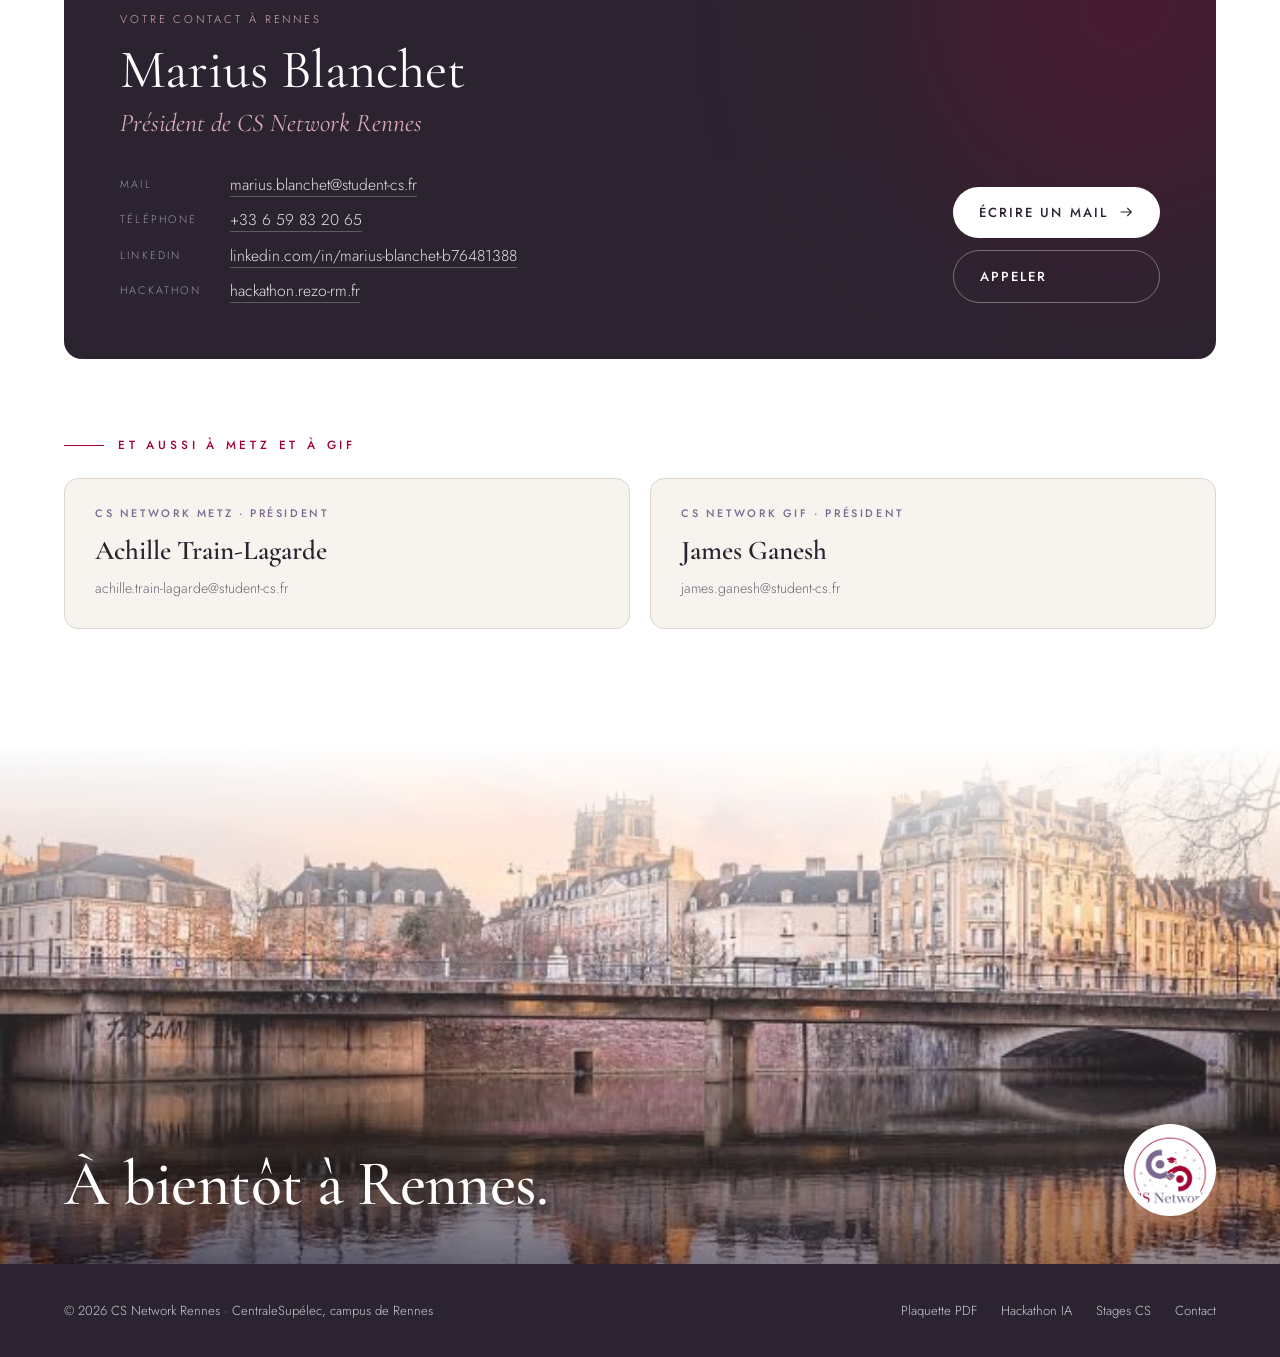
==== commit d07f0734: "Pôle Rencontres alumni, PwC à la place d'Alten. Site hébergé sur la VM Rézo Co-Authored-By: Claude O" ====
--- a/site/index.html
+++ b/site/index.html
@@ -131,16 +131,16 @@
           </div>
         </div>
       </article>
-      <article class="offer rv" data-contact="hugo" data-pole="Connexion alumni">
+      <article class="offer rv" data-contact="hugo" data-pole="Rencontres alumni">
         <div class="img"><img class="photo" src="img/cocktail.jpg" alt="" loading="lazy"><div class="tagn">4</div></div>
         <div class="body">
           <h3>Rencontre en petit comité</h3>
-          <p class="desc">Un échange direct entre un professionnel et un groupe restreint d'étudiants motivés, en visio ou dans vos locaux. C'est le format de notre pôle Connexion alumni.</p>
+          <p class="desc">Un échange direct entre un professionnel et un groupe restreint d'étudiants motivés, autour d'un café, en visio ou dans vos locaux. C'est le format de notre pôle Rencontres alumni.</p>
           <div class="split">
             <div class="you"><h4>Vous apportez</h4><ul><li>Une heure de votre temps</li><li>Vos locaux, si vous le souhaitez</li></ul></div>
             <div class="us"><h4>Nous prenons en charge</h4><ul><li>Sélection des étudiants inscrits</li><li>Organisation et logistique</li></ul></div>
           </div>
-          <p class="proof">Déjà fait en octobre 2026 avec des alumni d'Alstom et d'Alten.</p>
+          <p class="proof">Déjà fait en octobre 2026 avec des alumni d'Alstom et de PwC.</p>
         </div>
       </article>
       <article class="offer rv d1" data-contact="gabriel" data-pole="Événement éphémère">
@@ -187,8 +187,8 @@
     <div class="timeline">
       <div class="ev rv"><div class="d">16 sept.<small>2026</small></div><div><h3>Présentation de rentrée</h3><p>Présentation de l'association en amphithéâtre aux étudiants de première et deuxième année, suivie d'une formation LinkedIn et recherche de stage par CentraleSupélec Alumni, puis d'un cocktail.</p></div></div>
       <div class="ev rv"><div class="d">15 oct.<small>2026</small></div><div><h3>Afterwork ouvert à tout le campus</h3><p>Bières et pizzas offertes, ouvert à tous les étudiants, membres ou non. Un choix assumé&nbsp;: l'association est là pour tout le campus.</p></div></div>
-      <div class="ev rv"><div class="d">22 oct.<small>2026 · visio</small></div><div><h3>Rencontre avec un directeur de programme d'Alstom</h3><p>Alumnus CentraleSupélec puis INSEAD, venu raconter son parcours dans l'industrie. Organisé par le pôle Connexion alumni.</p></div></div>
-      <div class="ev rv"><div class="d">23 oct.<small>2026 · Paris</small></div><div><h3>Journée conseil et entrepreneuriat</h3><p>Rencontre dans ses locaux avec un alumnus CentraleSupélec puis ESCP, puis échange avec un Senior Executive d'Alten, alumnus CentraleSupélec puis Stanford.</p></div></div>
+      <div class="ev rv"><div class="d">22 oct.<small>2026 · visio</small></div><div><h3>Rencontre avec un directeur de programme d'Alstom</h3><p>Alumnus CentraleSupélec puis INSEAD, venu raconter son parcours dans l'industrie. Organisé par le pôle Rencontres alumni.</p></div></div>
+      <div class="ev rv"><div class="d">23 oct.<small>2026 · Paris</small></div><div><h3>Journée conseil et entrepreneuriat</h3><p>Rencontre dans ses locaux avec un alumnus CentraleSupélec puis ESCP, puis échange avec un Senior Executive de PwC, alumnus CentraleSupélec puis Stanford.</p></div></div>
     </div>
     <div class="prep rv">
       <h3>En préparation</h3>
@@ -302,7 +302,7 @@
       <div class="group rv"><h3>Réseau et rayonnement</h3>
         <div class="p"><div><div class="pole">Conférences</div><div class="nm">Maxime Vila</div><a class="mail" href="mailto:maxime.vila@student-cs.fr">maxime.vila@student-cs.fr</a></div><span class="li off" data-li="maxime"></span></div>
         <div class="p"><div><div class="pole">Podcast</div><div class="nm">Youness El Allali</div><a class="mail" href="mailto:youness.el-allali@student-cs.fr">youness.el-allali@student-cs.fr</a></div><span class="li off" data-li="youness"></span></div>
-        <div class="p"><div><div class="pole">Connexion alumni</div><div class="nm">Hugo Bardet</div><a class="mail" href="mailto:hugo.bardet@student-cs.fr">hugo.bardet@student-cs.fr</a></div><span class="li off" data-li="hugo"></span></div>
+        <div class="p"><div><div class="pole">Rencontres alumni</div><div class="nm">Hugo Bardet</div><a class="mail" href="mailto:hugo.bardet@student-cs.fr">hugo.bardet@student-cs.fr</a></div><span class="li off" data-li="hugo"></span></div>
         <div class="p"><div><div class="pole">Call center alumni</div><div class="nm">Axel Groult</div><a class="mail" href="mailto:axel.groult@student-cs.fr">axel.groult@student-cs.fr</a></div><span class="li off" data-li="axel"></span></div>
       </div>
       <div class="group rv d1"><h3>Entreprises et carrière</h3>
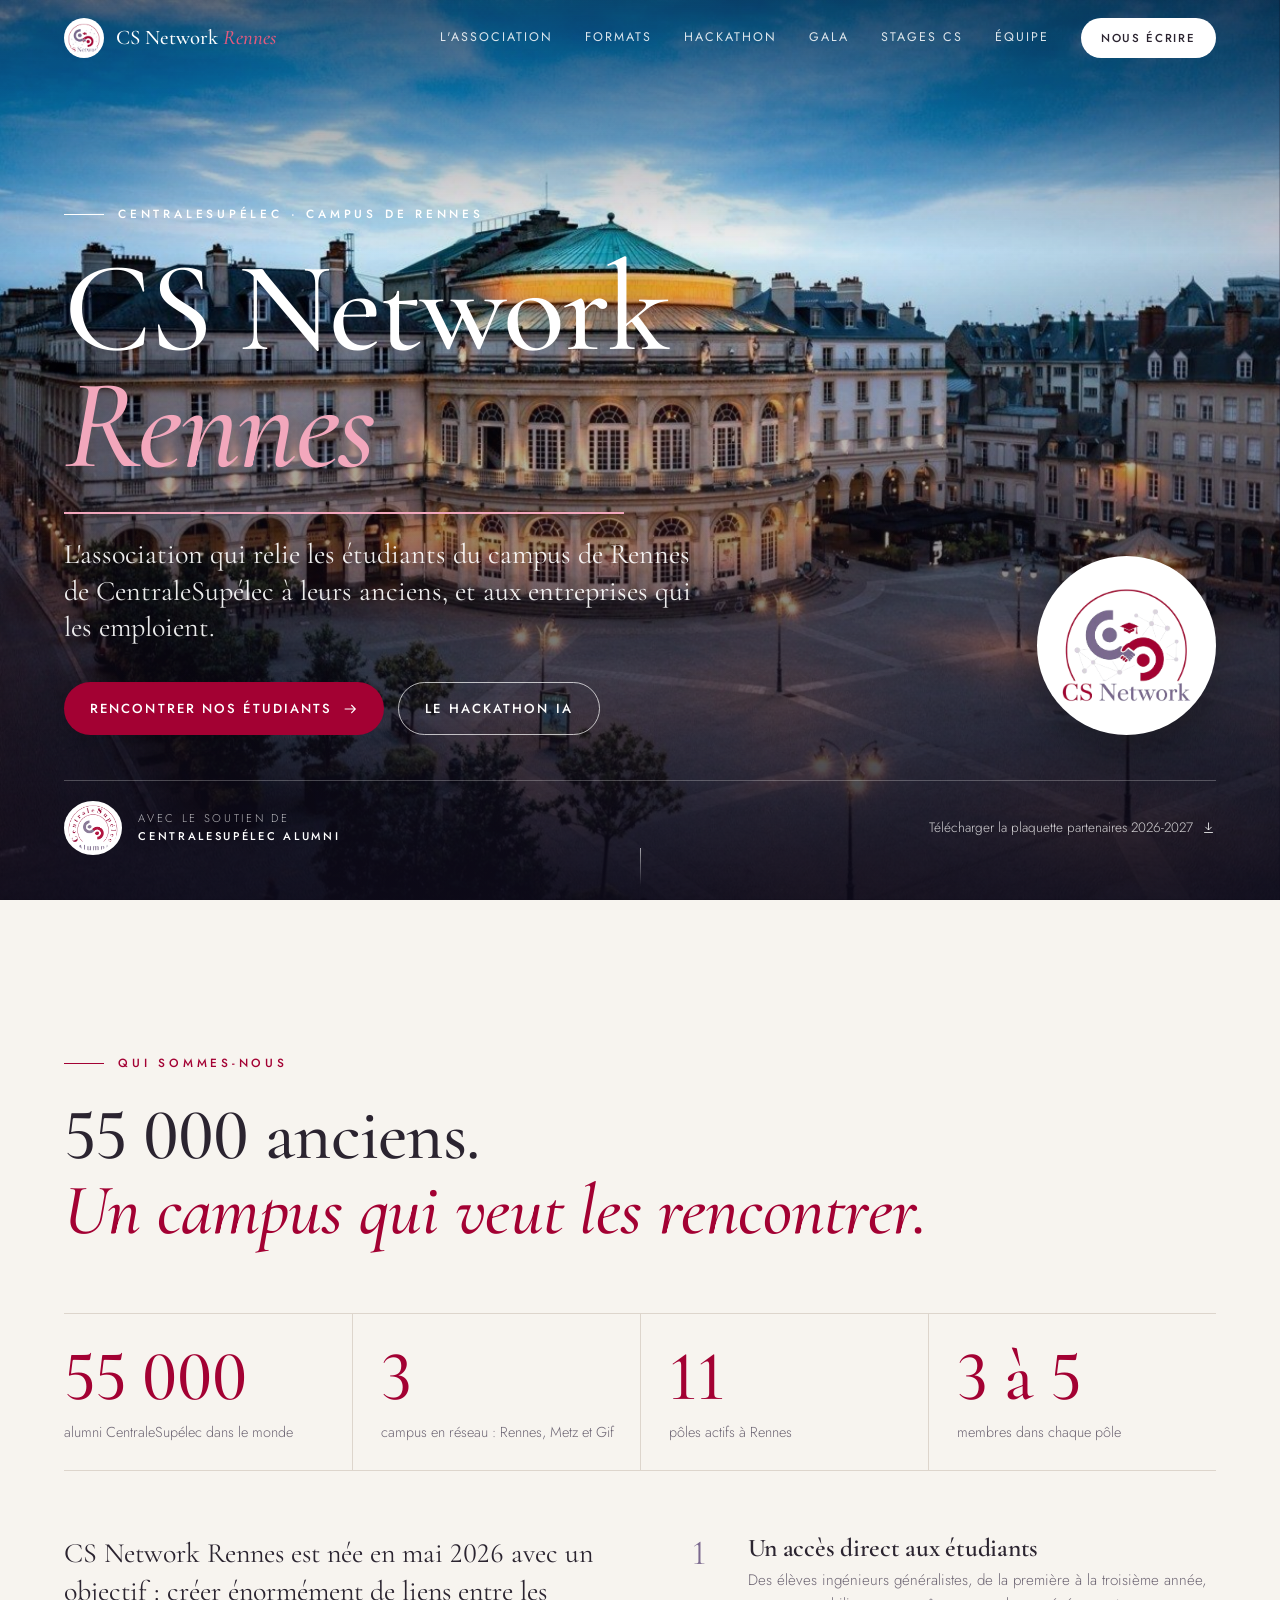
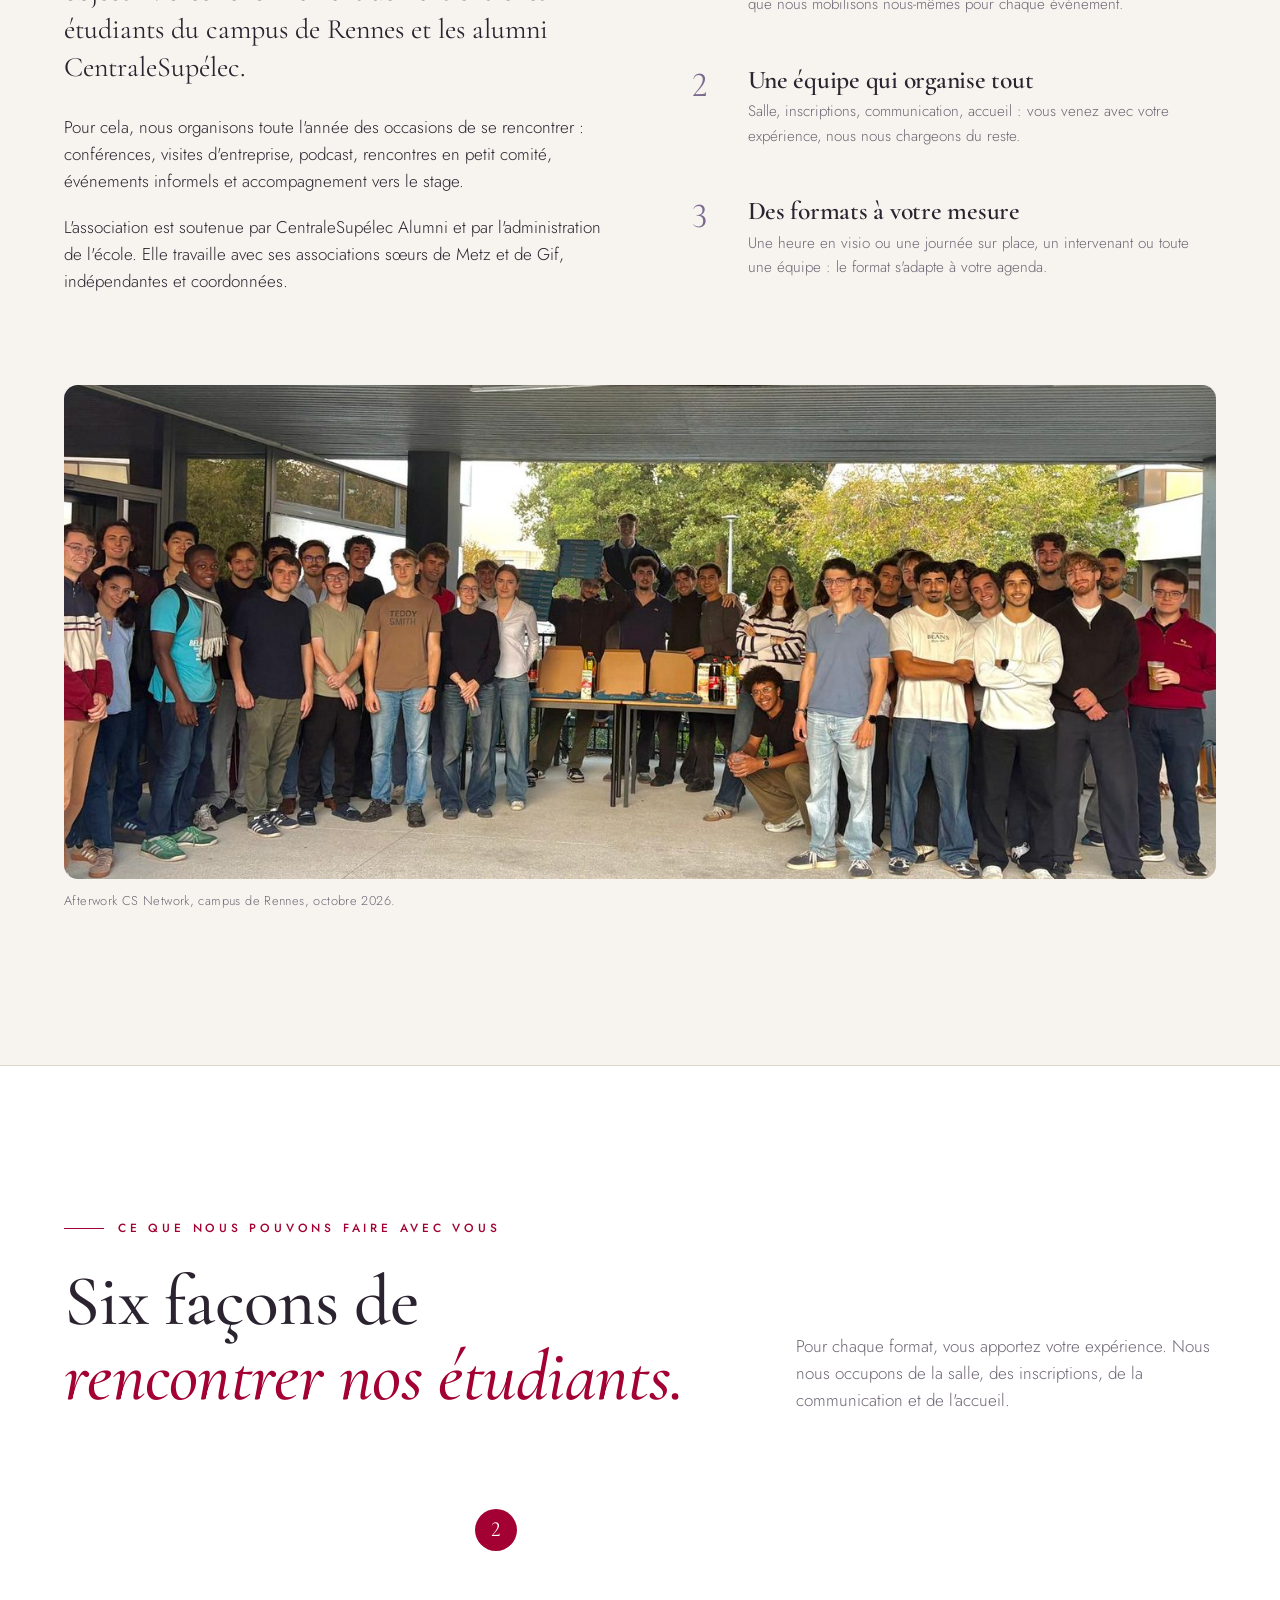
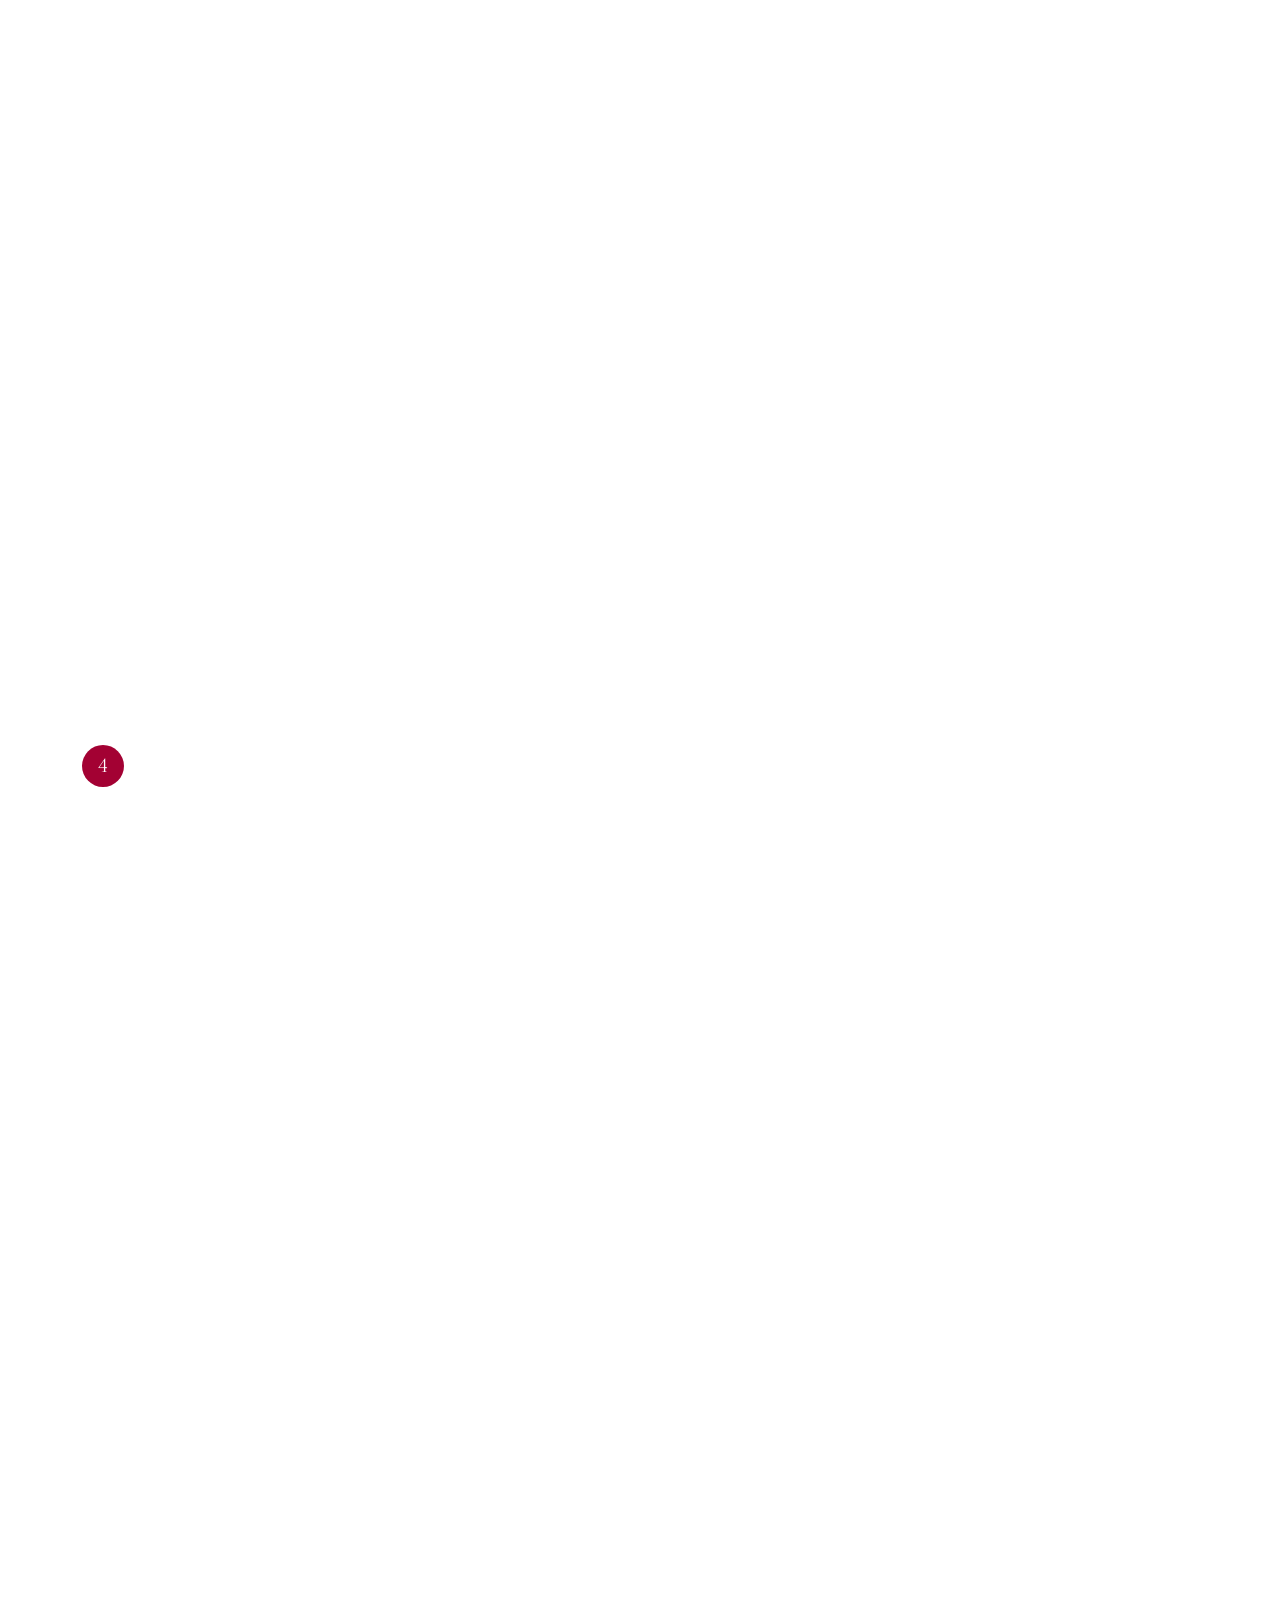
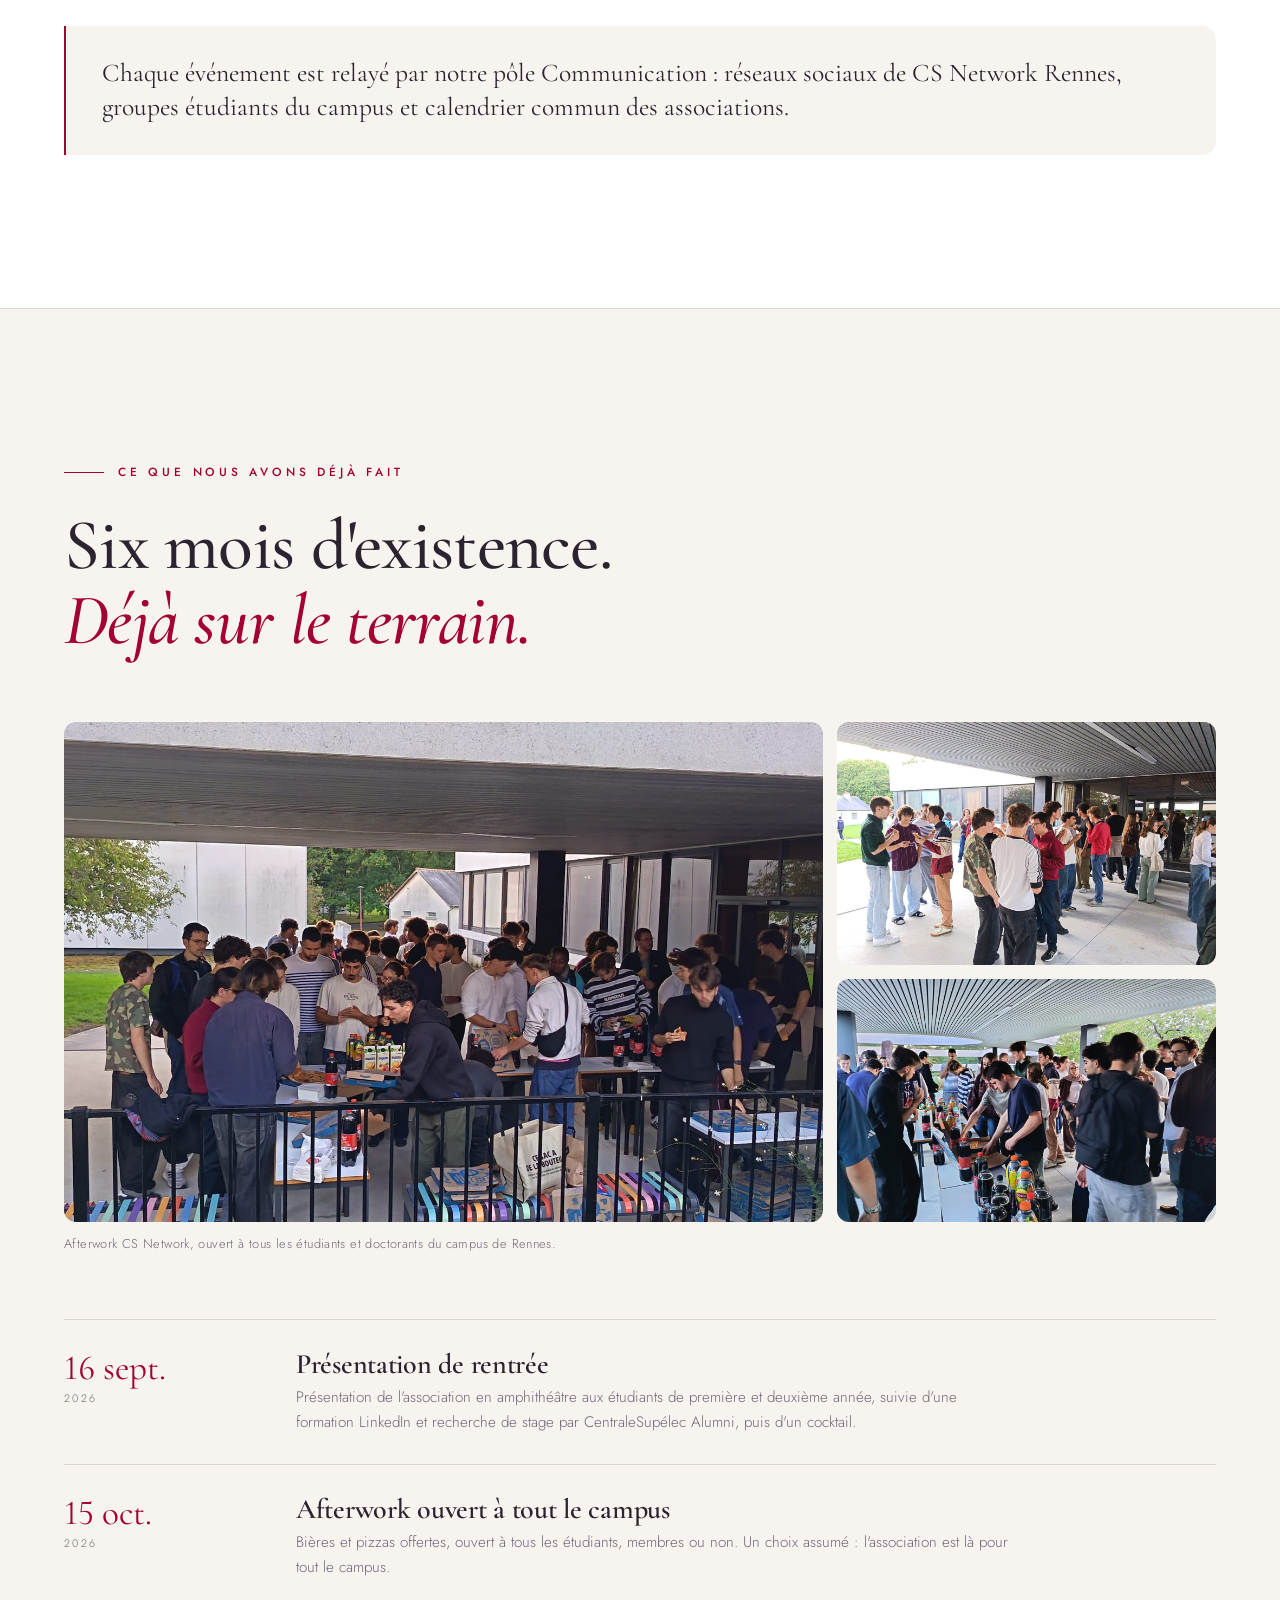
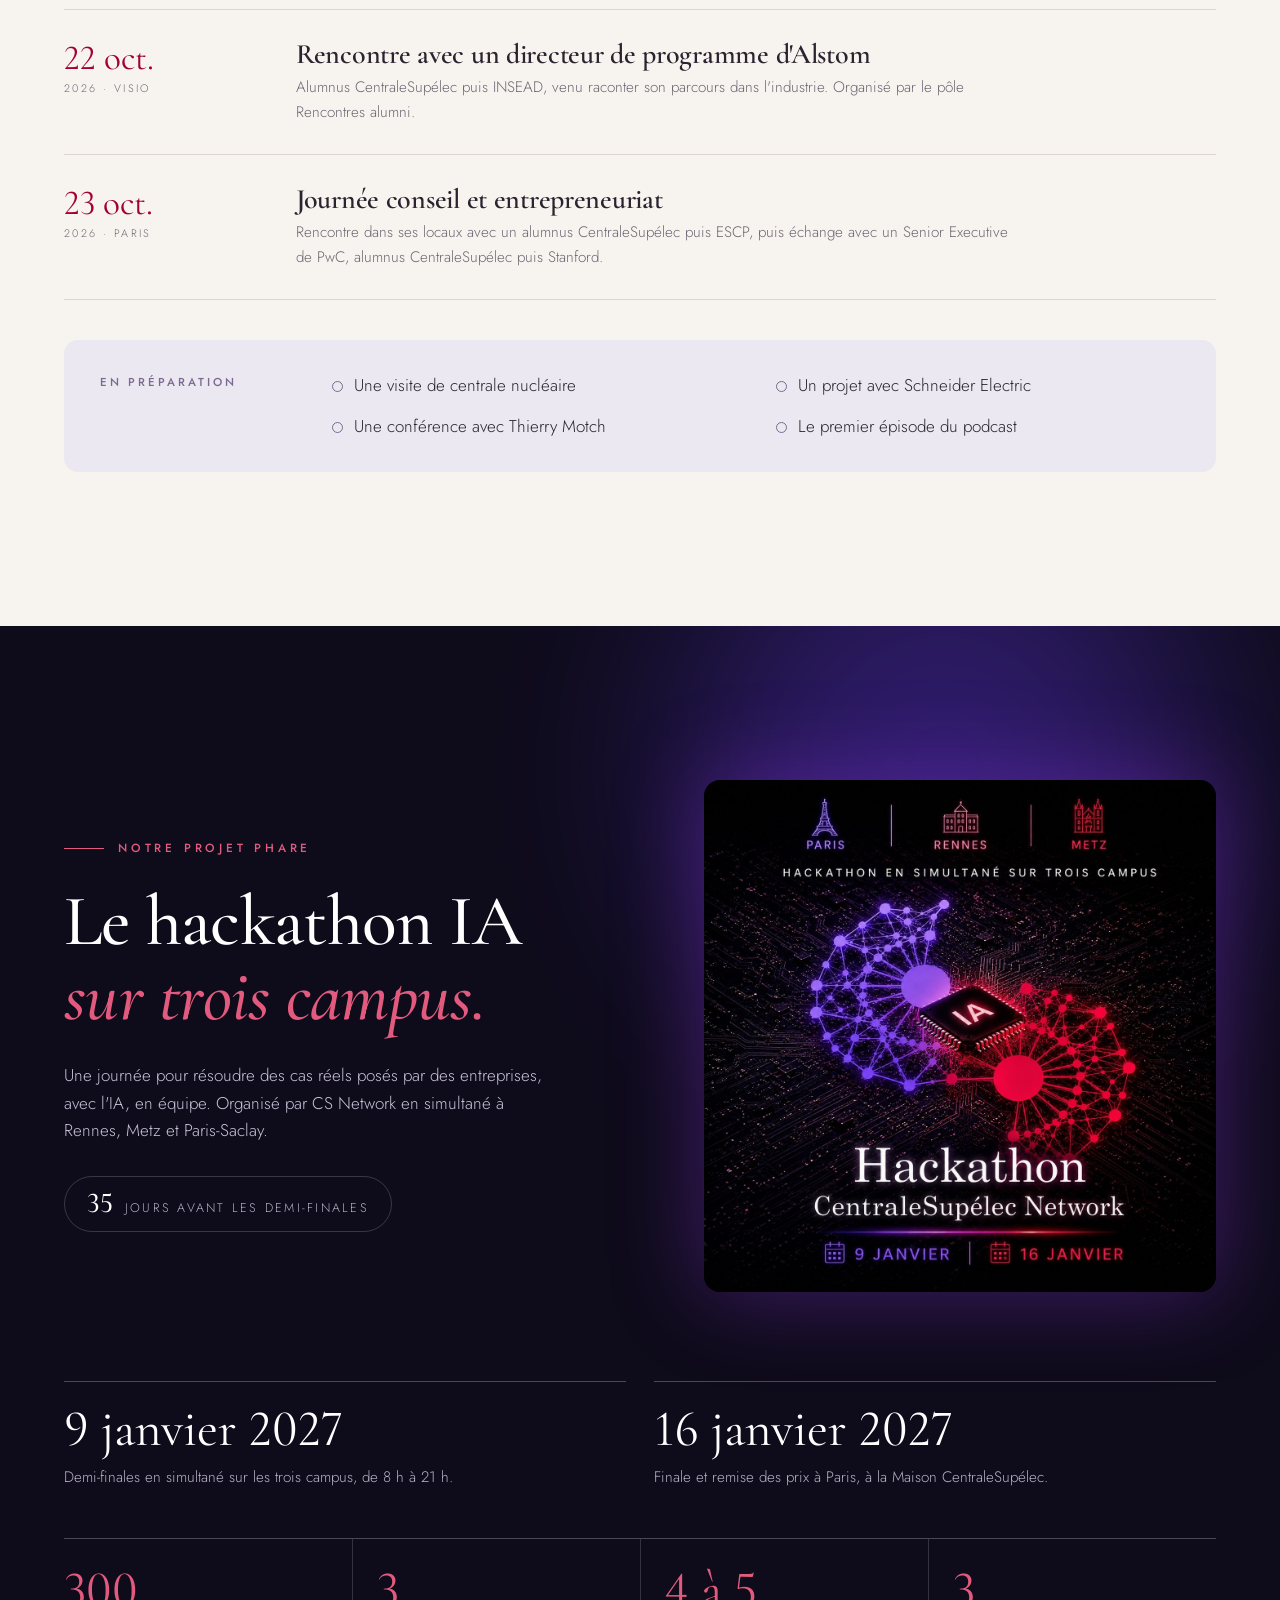
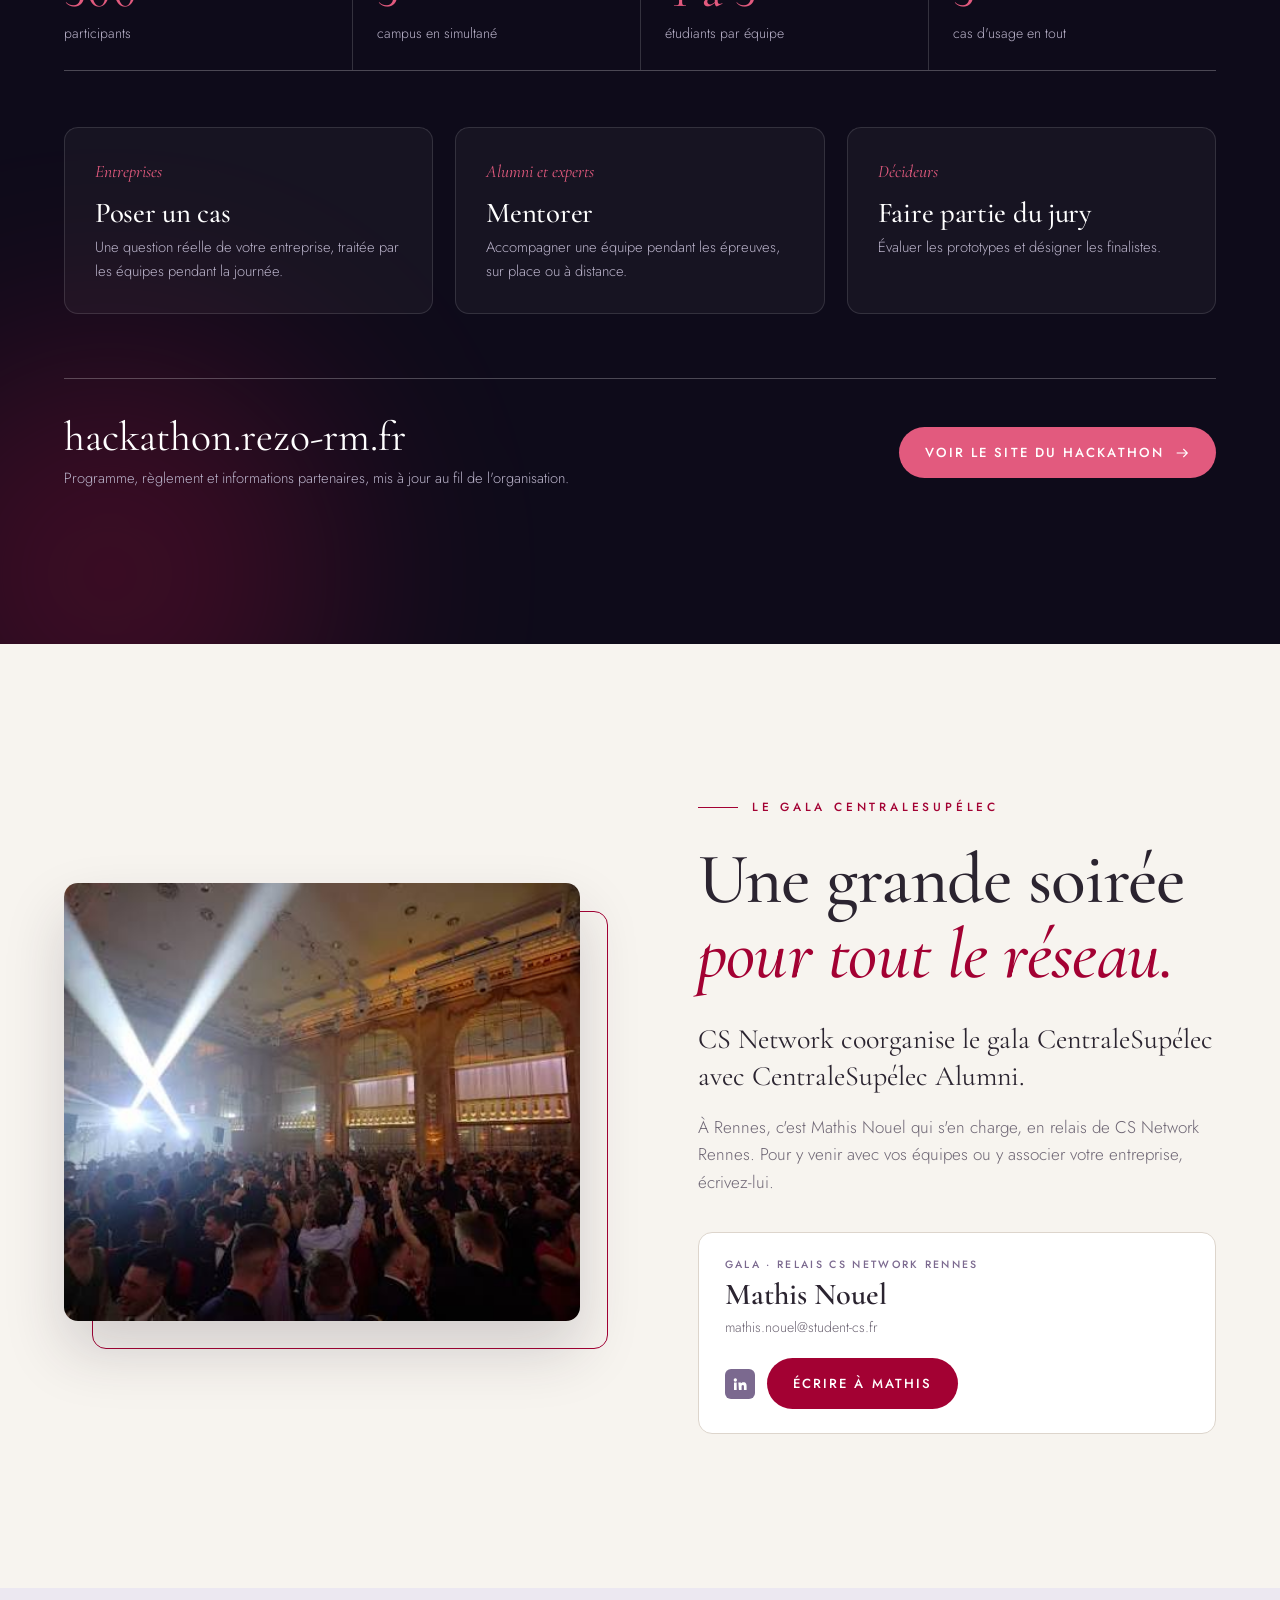
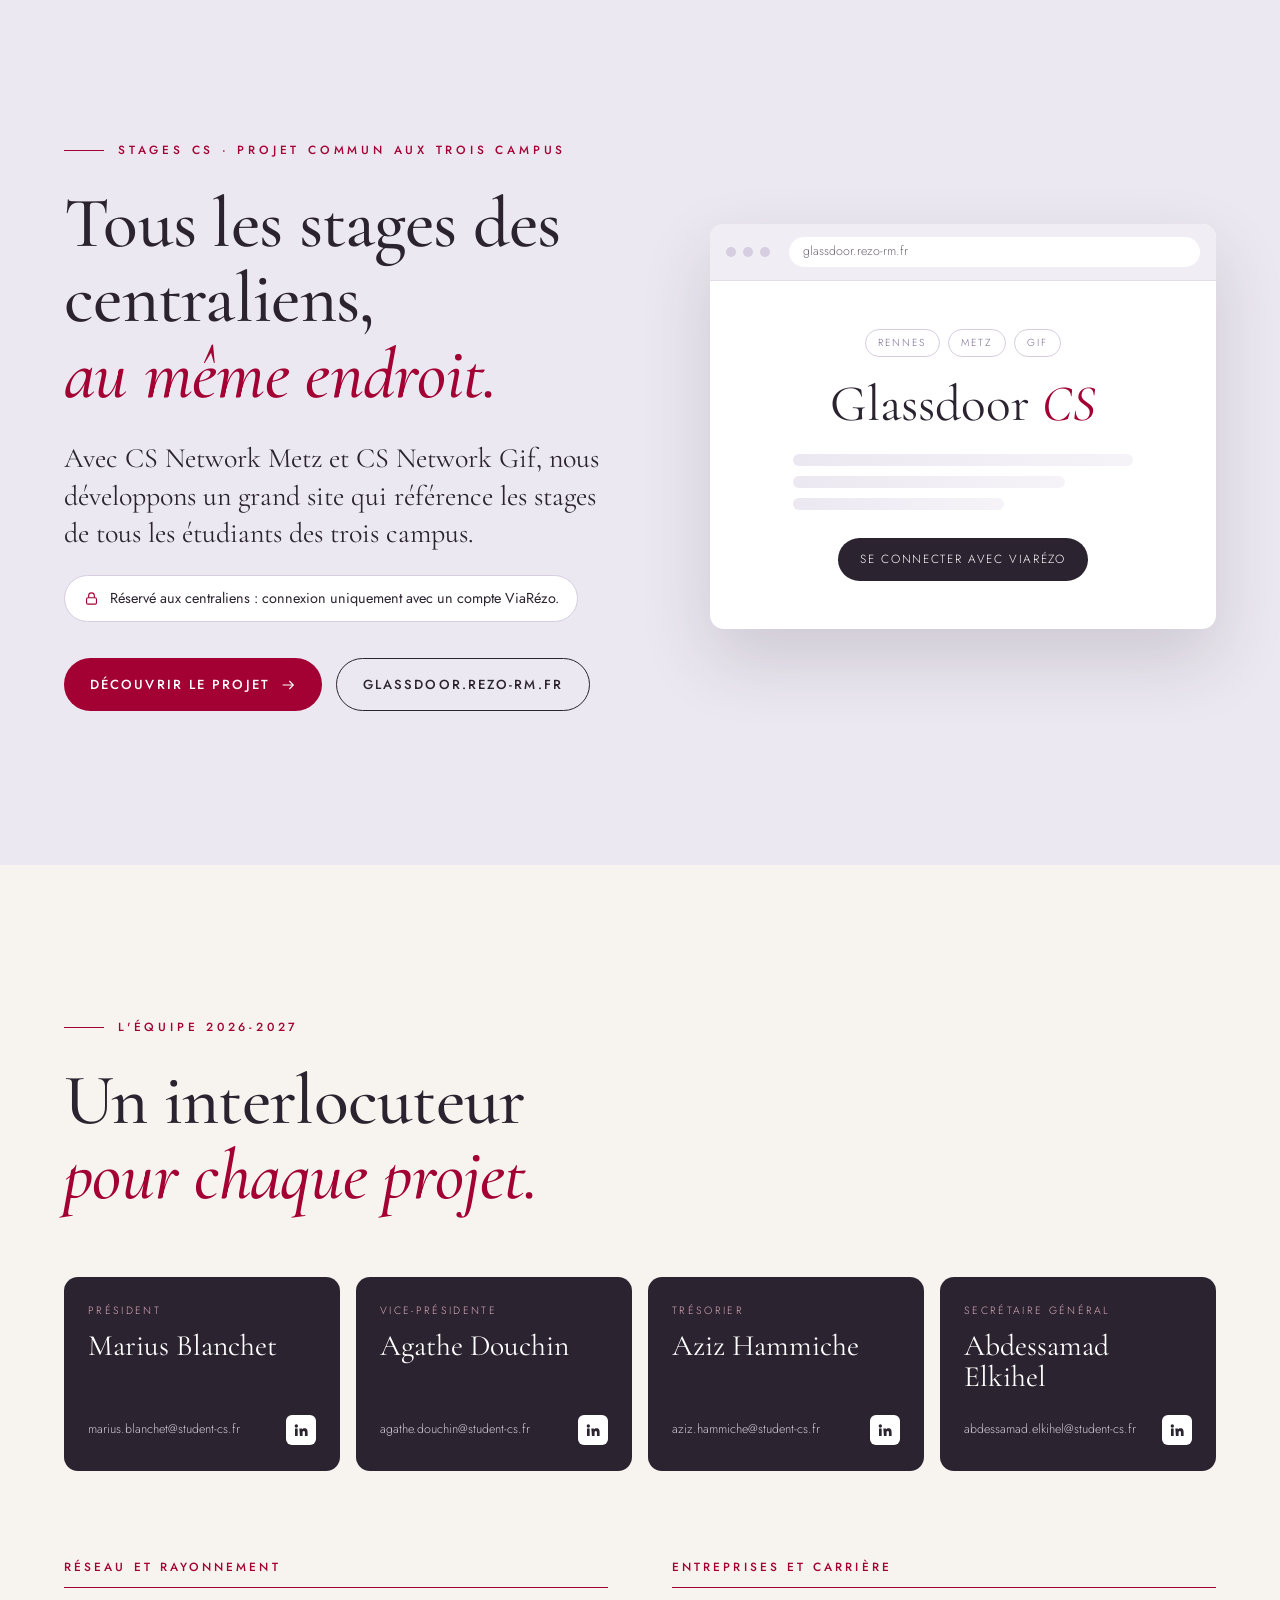
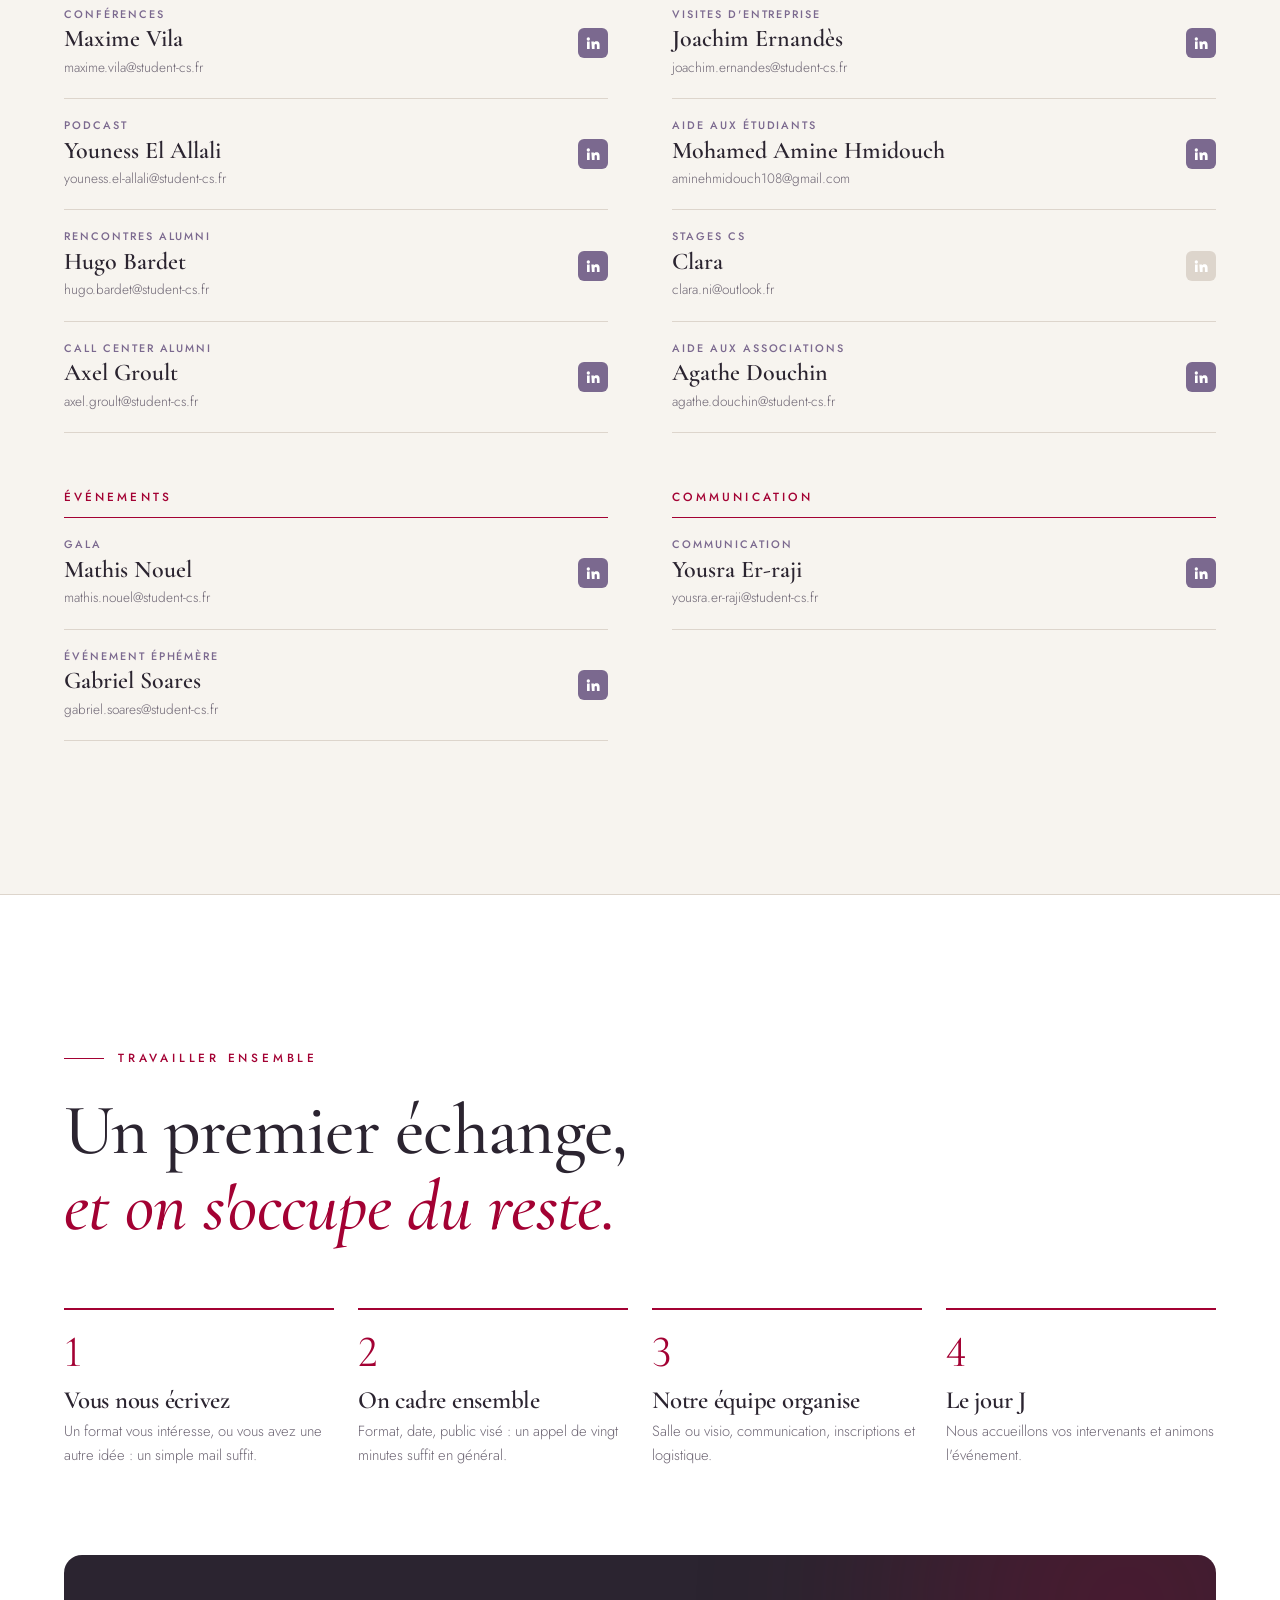
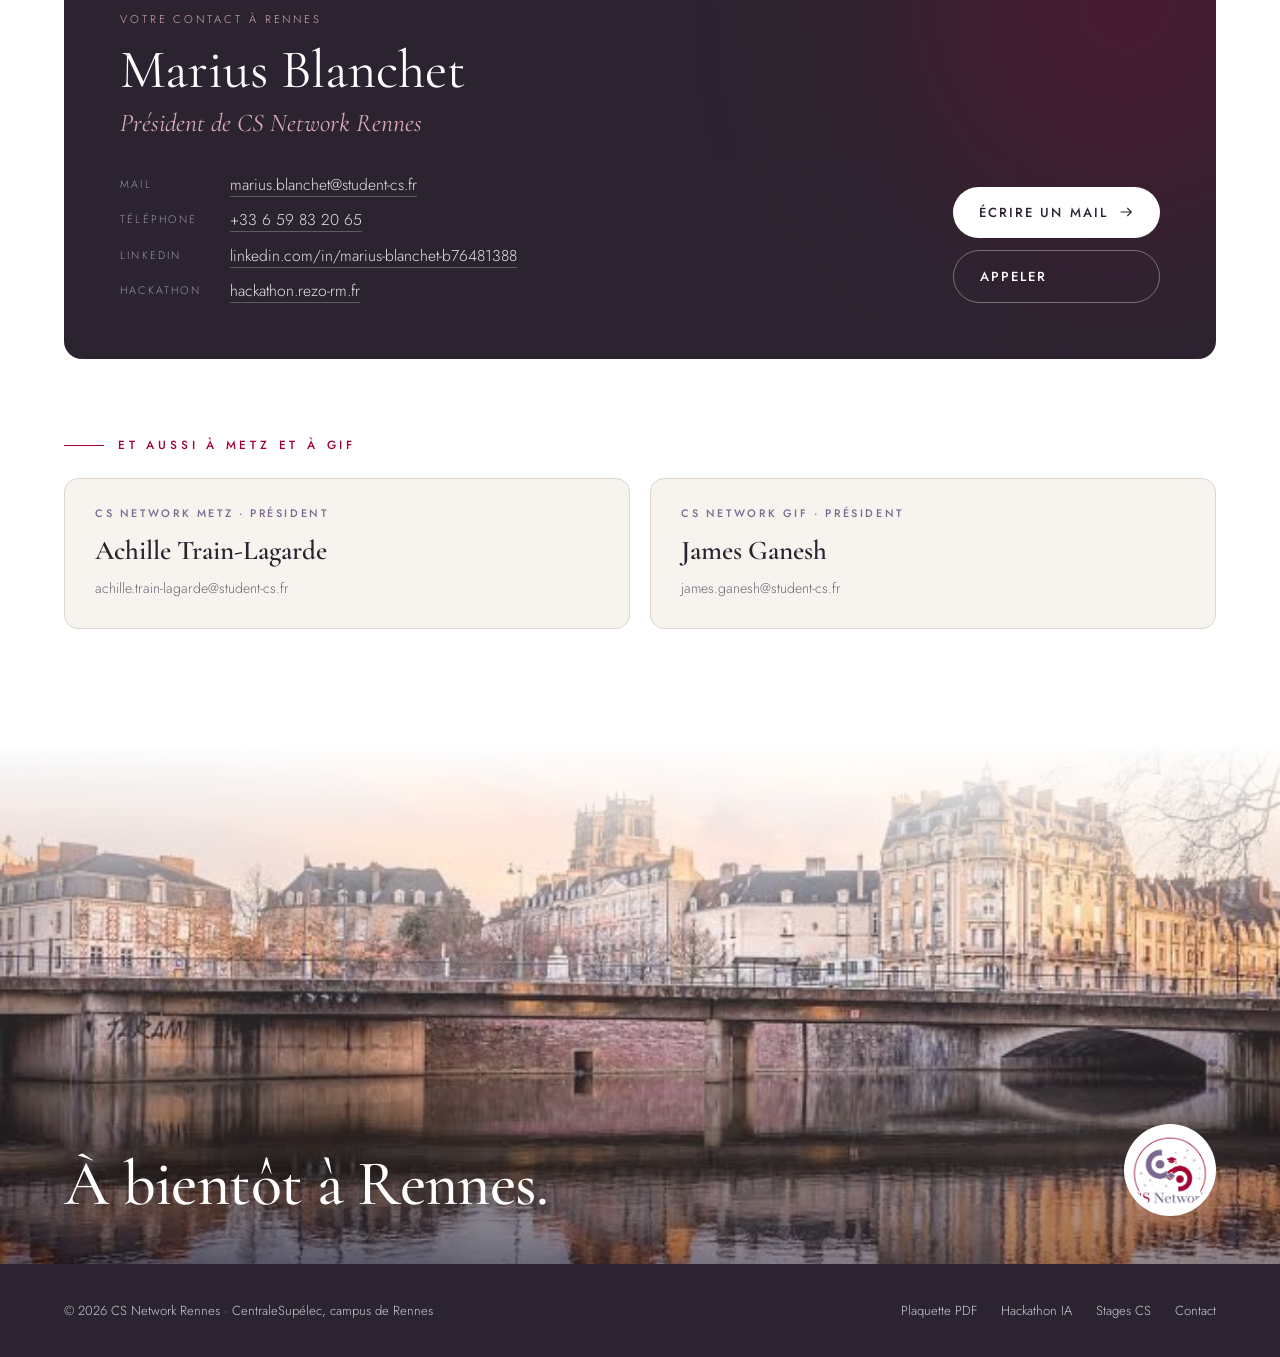
==== commit d984e055: "Liens LinkedIn de l'équipe sur le site Co-Authored-By: Claude Opus 5.5 <noreply@anthropic.com>" ====
--- a/site/index.html
+++ b/site/index.html
@@ -381,19 +381,19 @@
   // Membres de l'équipe : coller ici les liens LinkedIn, ils apparaissent
   // à la fois dans la section Équipe et au dos des cartes formats.
   const PEOPLE = {
-    agathe:     {nom: 'Agathe Douchin',         mail: 'agathe.douchin@student-cs.fr',     linkedin: ''},
-    aziz:       {nom: 'Aziz Hammiche',          mail: 'aziz.hammiche@student-cs.fr',      linkedin: ''},
-    abdessamad: {nom: 'Abdessamad Elkihel',     mail: 'abdessamad.elkihel@student-cs.fr', linkedin: ''},
-    maxime:     {nom: 'Maxime Vila',            mail: 'maxime.vila@student-cs.fr',        linkedin: ''},
-    youness:    {nom: 'Youness El Allali',      mail: 'youness.el-allali@student-cs.fr',  linkedin: ''},
-    hugo:       {nom: 'Hugo Bardet',            mail: 'hugo.bardet@student-cs.fr',        linkedin: ''},
-    axel:       {nom: 'Axel Groult',            mail: 'axel.groult@student-cs.fr',        linkedin: ''},
-    joachim:    {nom: 'Joachim Ernandès',       mail: 'joachim.ernandes@student-cs.fr',   linkedin: ''},
-    mohamed:    {nom: 'Mohamed Amine Hmidouch', mail: 'aminehmidouch108@gmail.com',       linkedin: ''},
+    agathe:     {nom: 'Agathe Douchin',         mail: 'agathe.douchin@student-cs.fr',     linkedin: 'https://www.linkedin.com/in/agathe-douchin/'},
+    aziz:       {nom: 'Aziz Hammiche',          mail: 'aziz.hammiche@student-cs.fr',      linkedin: 'https://www.linkedin.com/in/aziz-hammiche/'},
+    abdessamad: {nom: 'Abdessamad Elkihel',     mail: 'abdessamad.elkihel@student-cs.fr', linkedin: 'https://www.linkedin.com/in/elkihel-abdessamad-73804b383/'},
+    maxime:     {nom: 'Maxime Vila',            mail: 'maxime.vila@student-cs.fr',        linkedin: 'https://www.linkedin.com/in/maxime-vila'},
+    youness:    {nom: 'Youness El Allali',      mail: 'youness.el-allali@student-cs.fr',  linkedin: 'https://www.linkedin.com/in/youness-el-allali/'},
+    hugo:       {nom: 'Hugo Bardet',            mail: 'hugo.bardet@student-cs.fr',        linkedin: 'https://www.linkedin.com/in/hugo-bardet-centralesup%C3%A9lec/'},
+    axel:       {nom: 'Axel Groult',            mail: 'axel.groult@student-cs.fr',        linkedin: 'https://www.linkedin.com/in/axel-groult-ba932341b/'},
+    joachim:    {nom: 'Joachim Ernandès',       mail: 'joachim.ernandes@student-cs.fr',   linkedin: 'https://www.linkedin.com/in/joachim-ernand%C3%A8s-a1104443b/'},
+    mohamed:    {nom: 'Mohamed Amine Hmidouch', mail: 'aminehmidouch108@gmail.com',       linkedin: 'https://www.linkedin.com/in/mohamed-amine-hmidouch-10bab2322/'},
     clara:      {nom: 'Clara',                  mail: 'clara.ni@outlook.fr',              linkedin: ''},
-    mathis:     {nom: 'Mathis Nouel',           mail: 'mathis.nouel@student-cs.fr',       linkedin: ''},
-    gabriel:    {nom: 'Gabriel Soares',         mail: 'gabriel.soares@student-cs.fr',     linkedin: ''},
-    yousra:     {nom: 'Yousra Er-raji',         mail: 'yousra.er-raji@student-cs.fr',     linkedin: ''},
+    mathis:     {nom: 'Mathis Nouel',           mail: 'mathis.nouel@student-cs.fr',       linkedin: 'https://www.linkedin.com/in/mathis-nouel-87655b439/'},
+    gabriel:    {nom: 'Gabriel Soares',         mail: 'gabriel.soares@student-cs.fr',     linkedin: 'https://www.linkedin.com/in/gabriel-soares-20614a352'},
+    yousra:     {nom: 'Yousra Er-raji',         mail: 'yousra.er-raji@student-cs.fr',     linkedin: 'https://www.linkedin.com/in/yousra-er-raji-884a25304'},
   };
 
   // Icône LinkedIn : grisée tant que le lien n'est pas renseigné
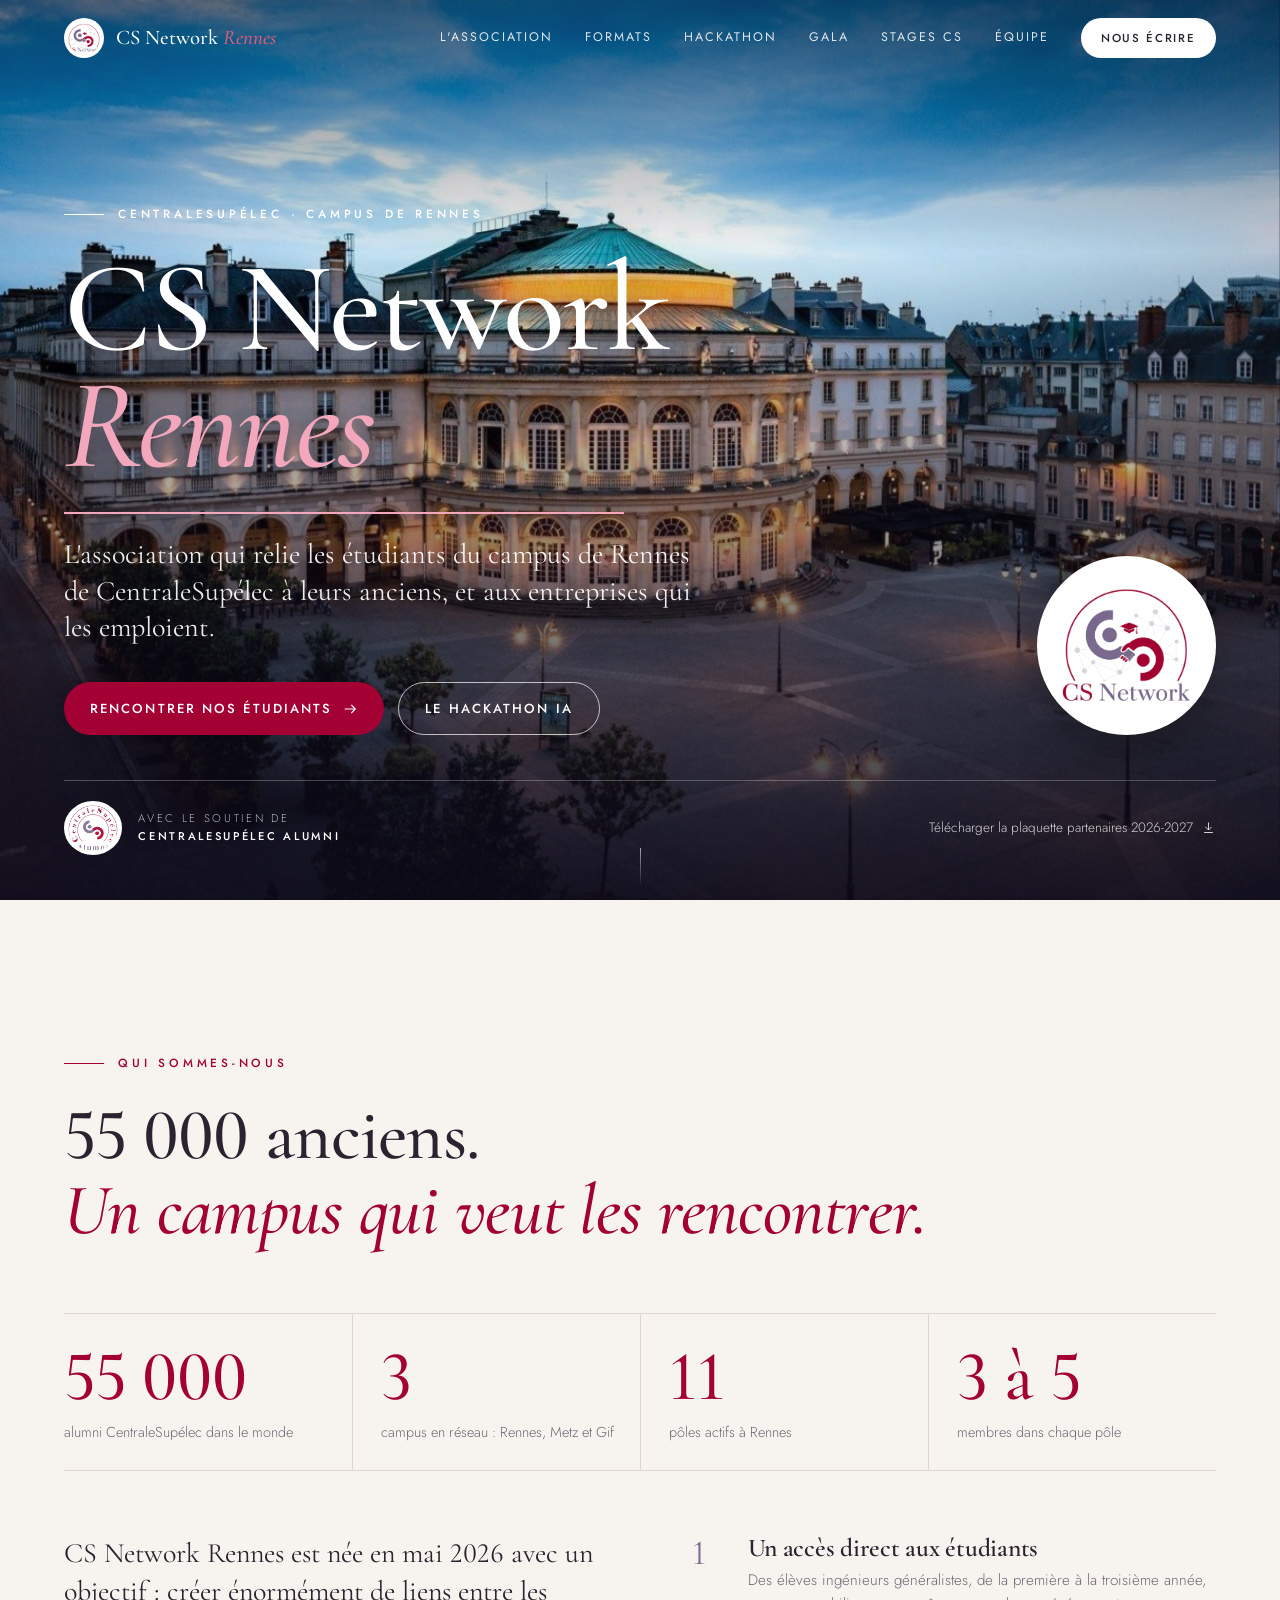
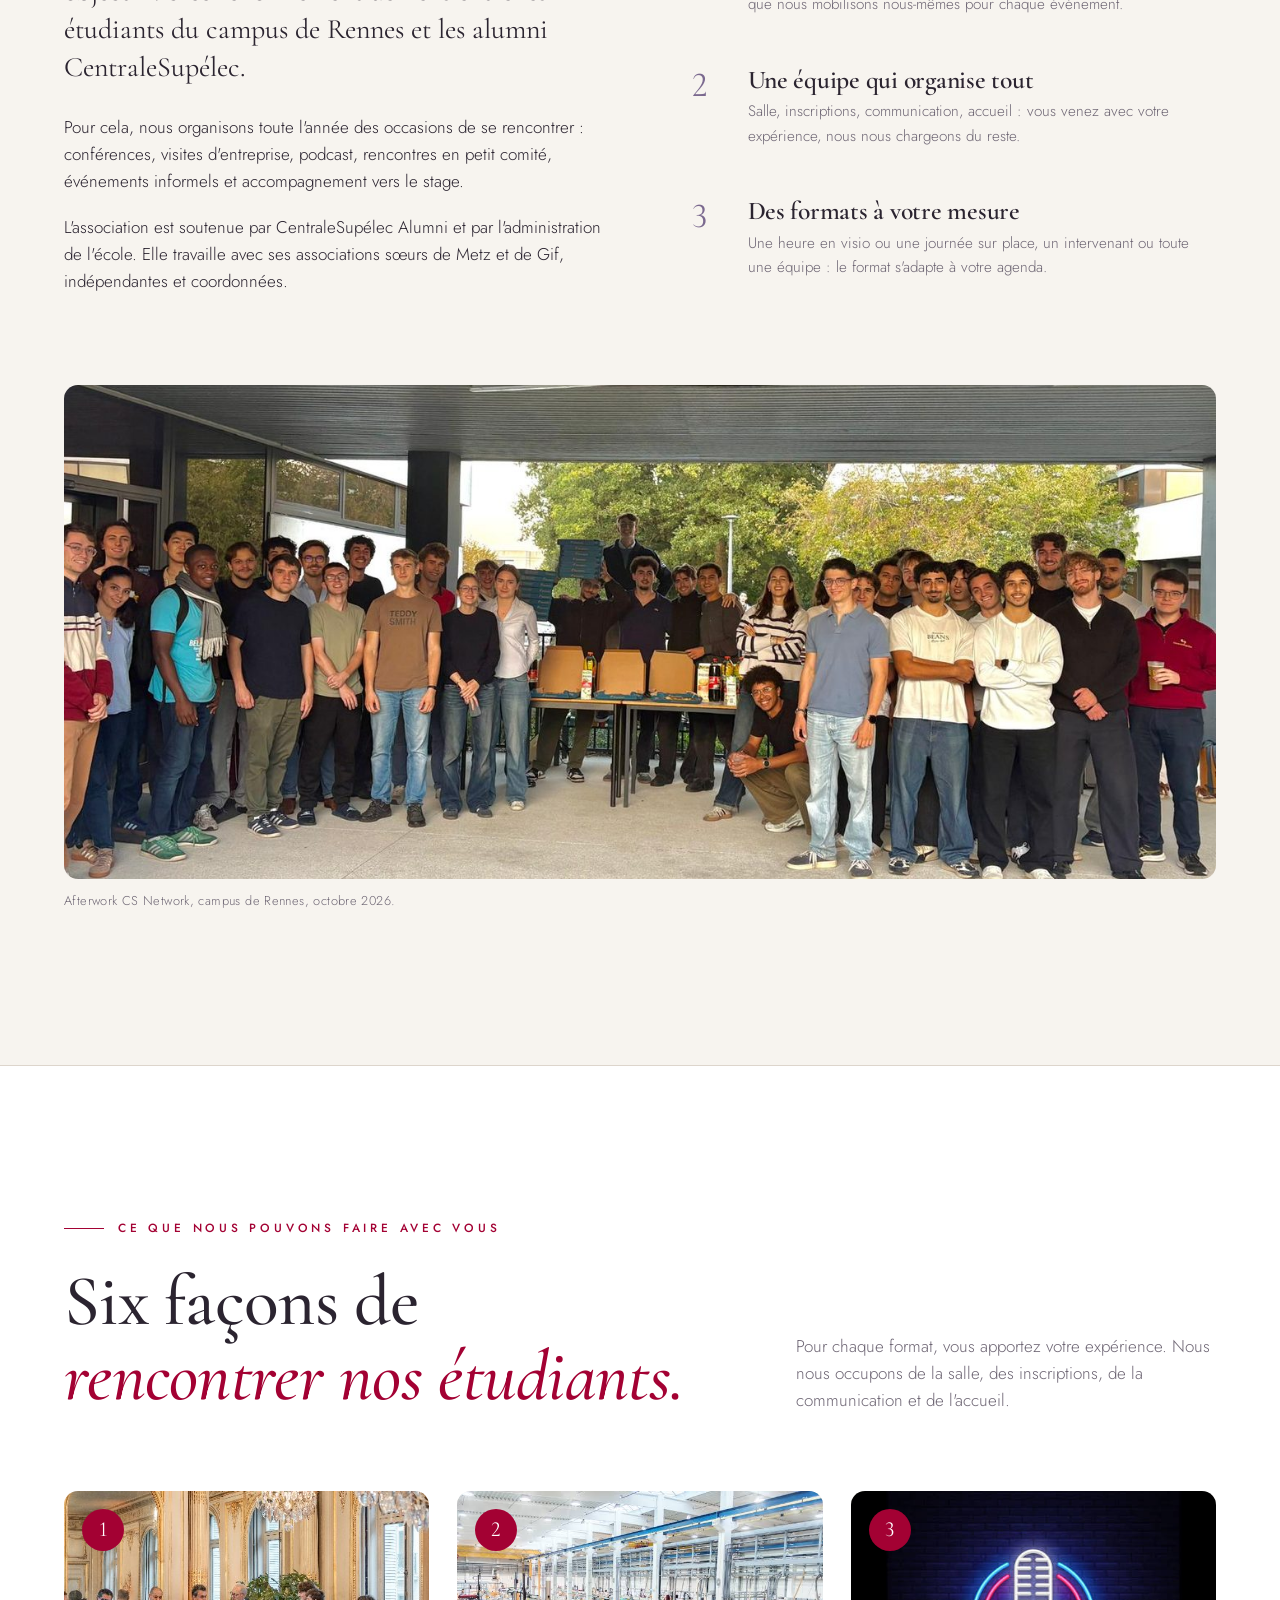
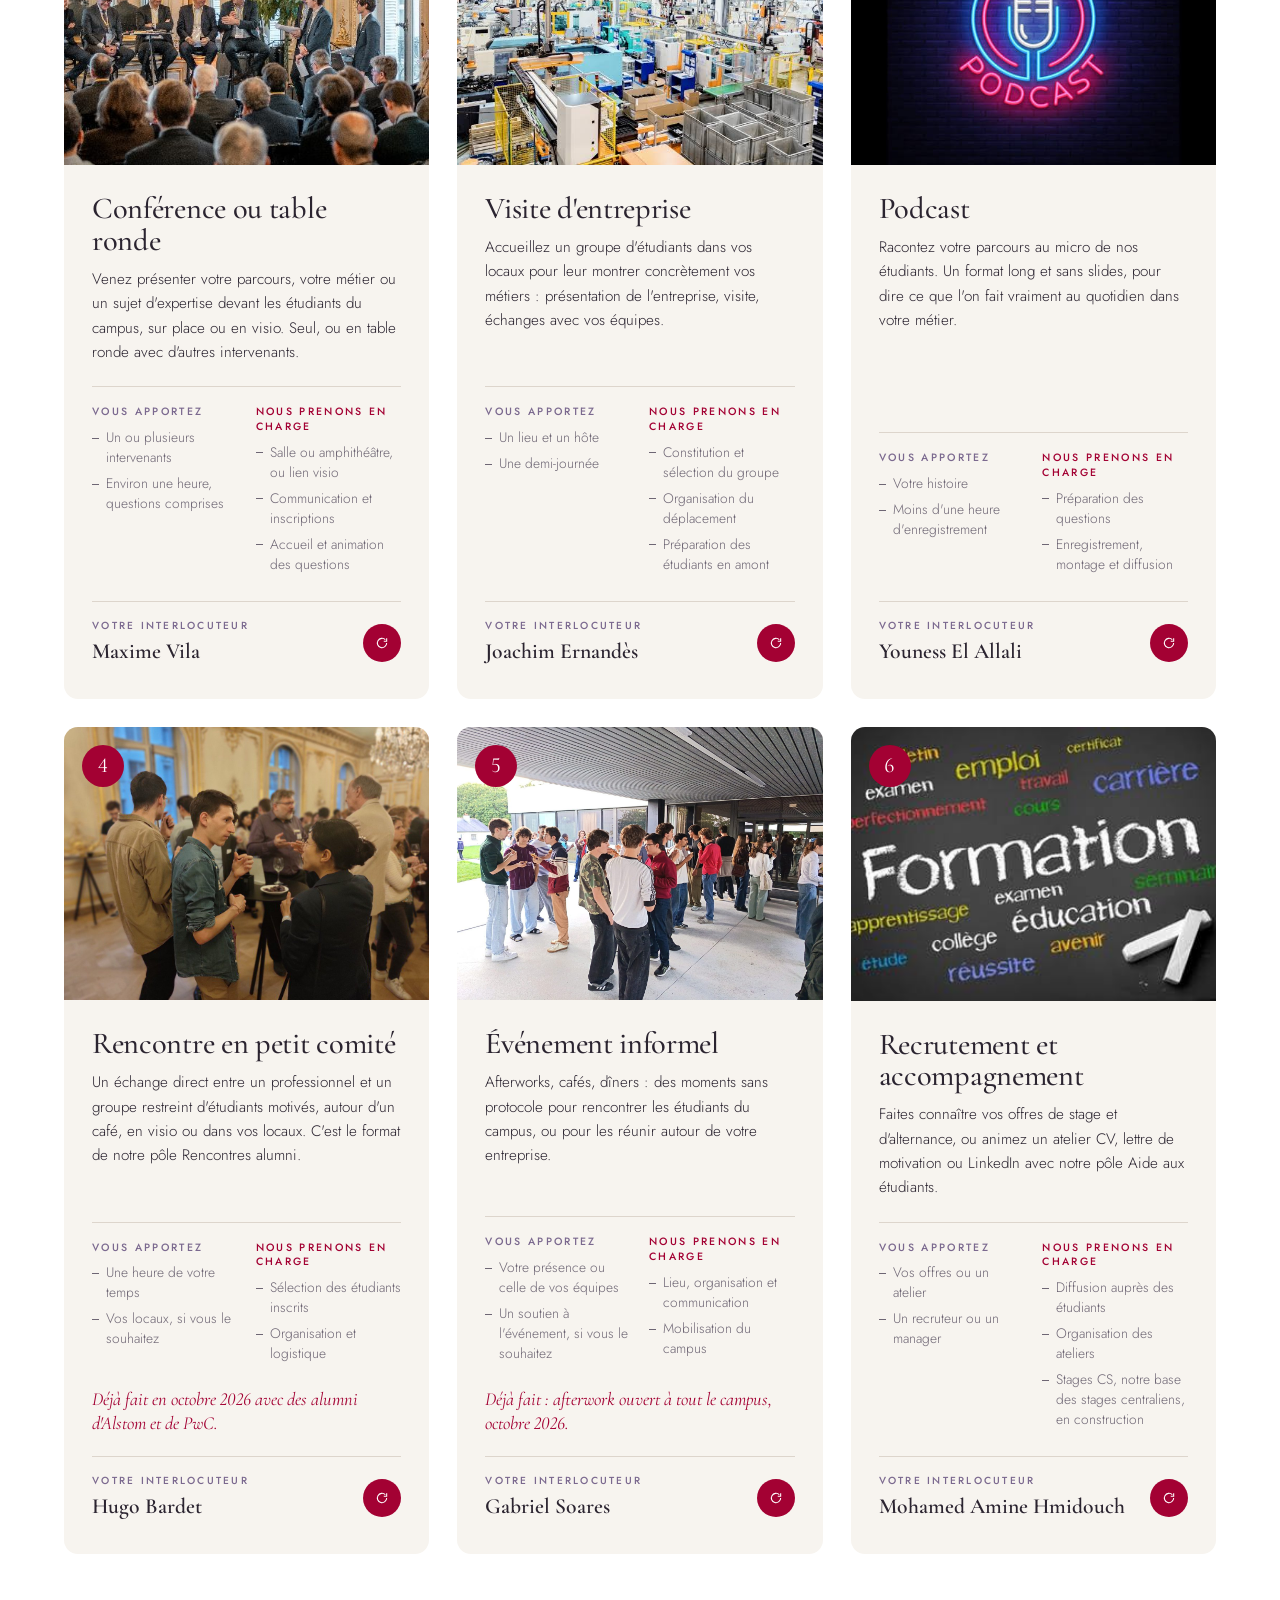
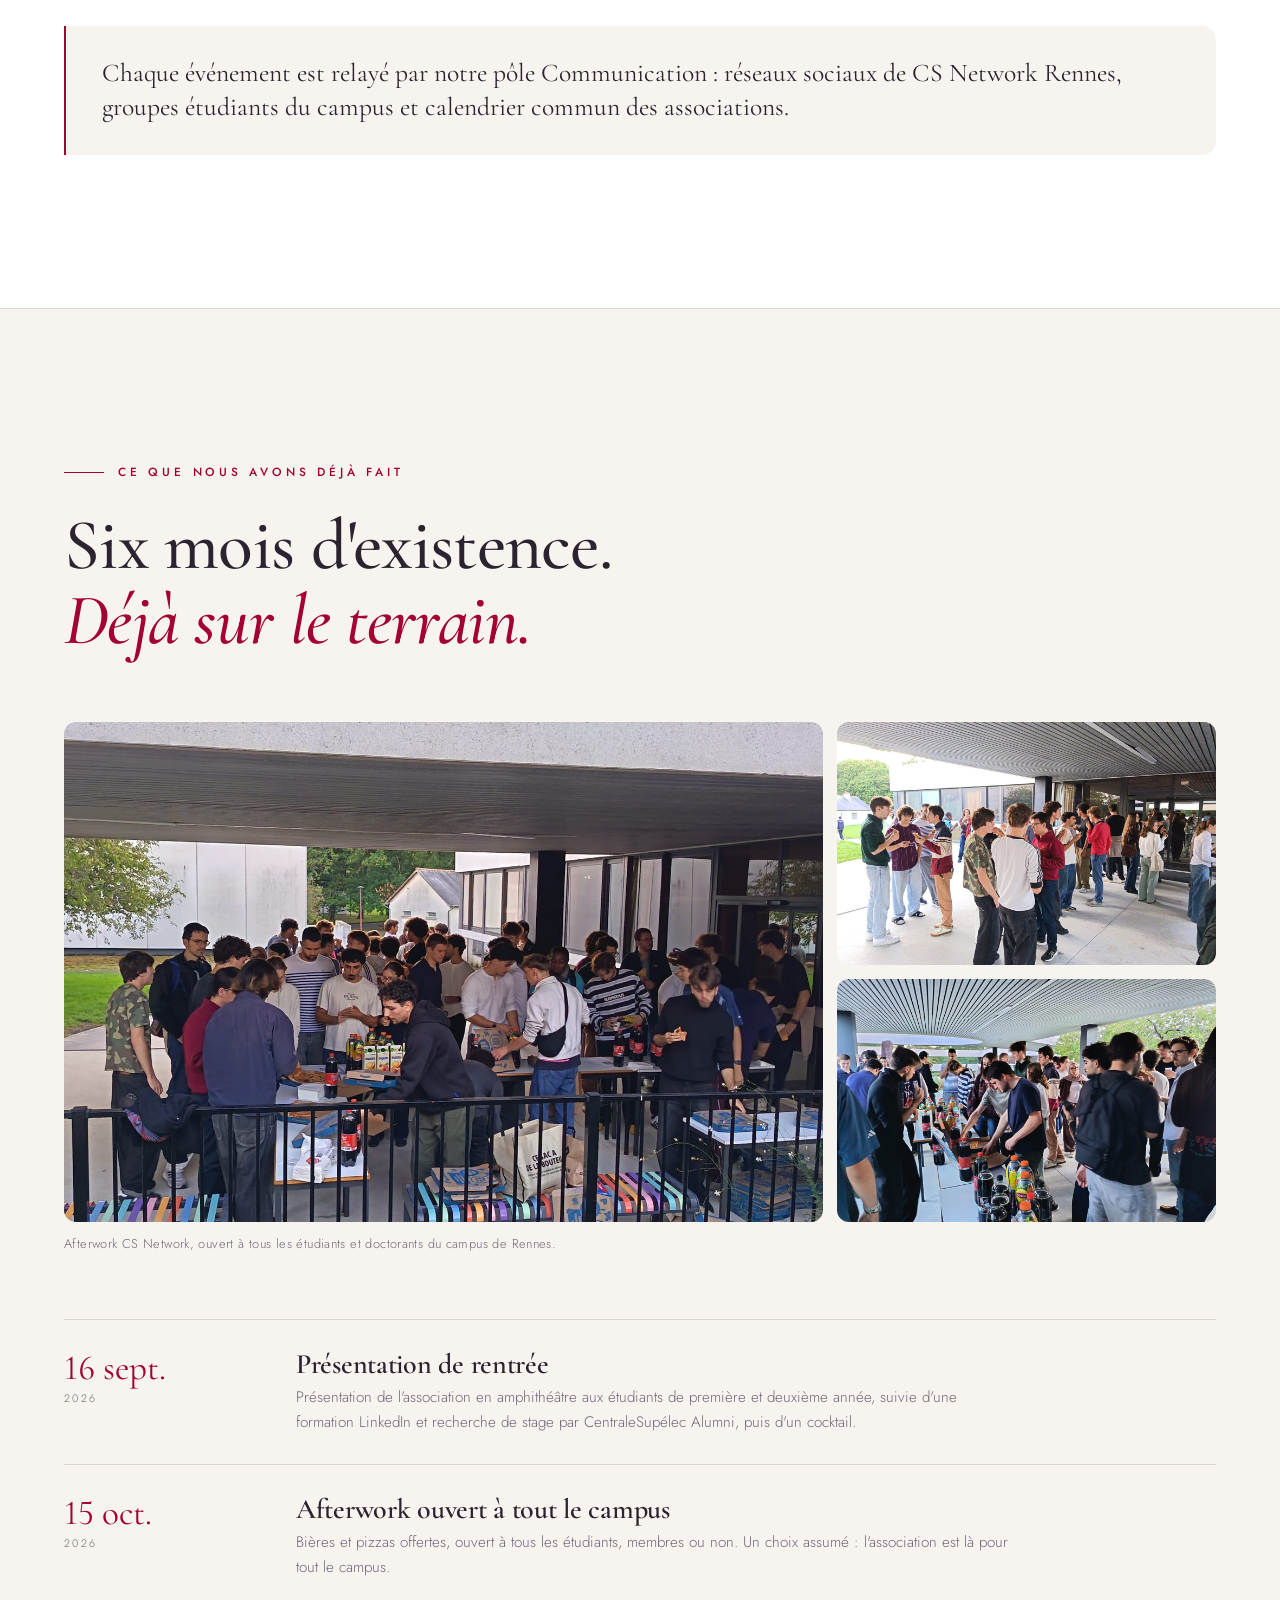
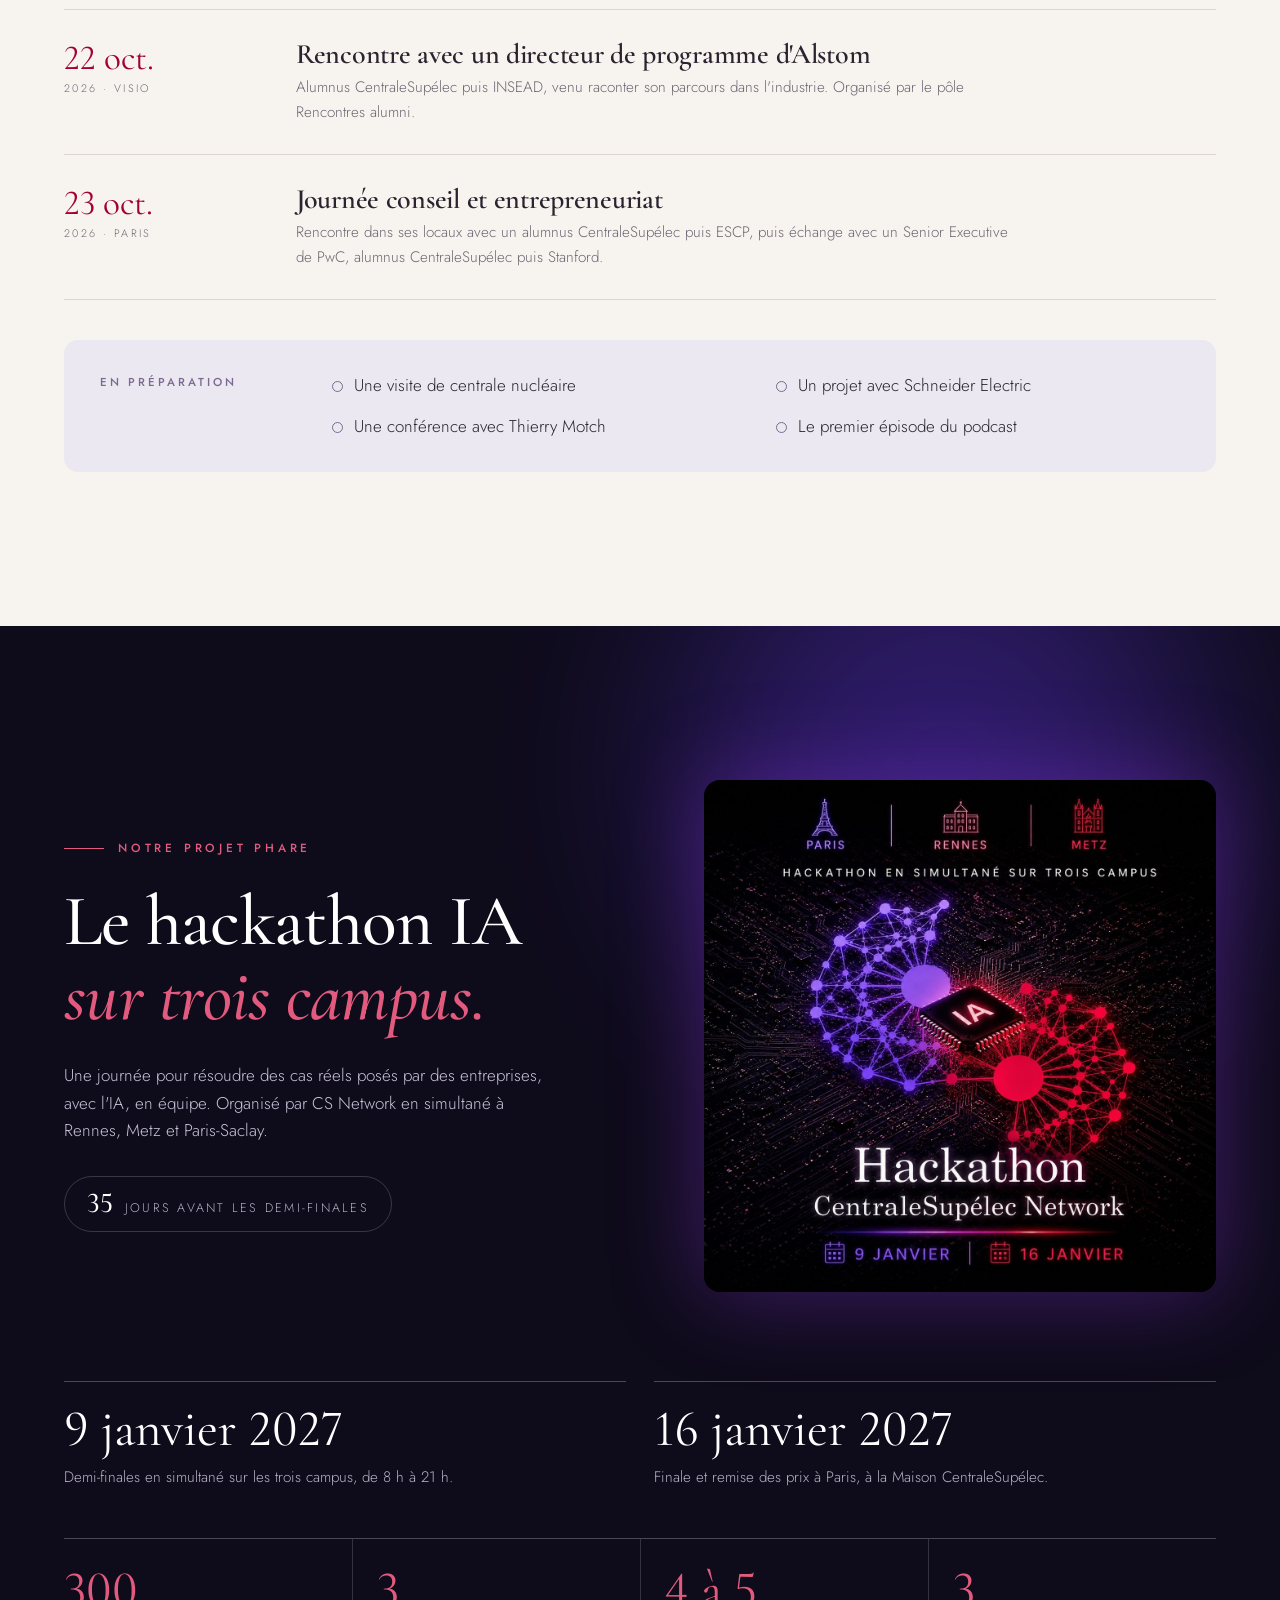
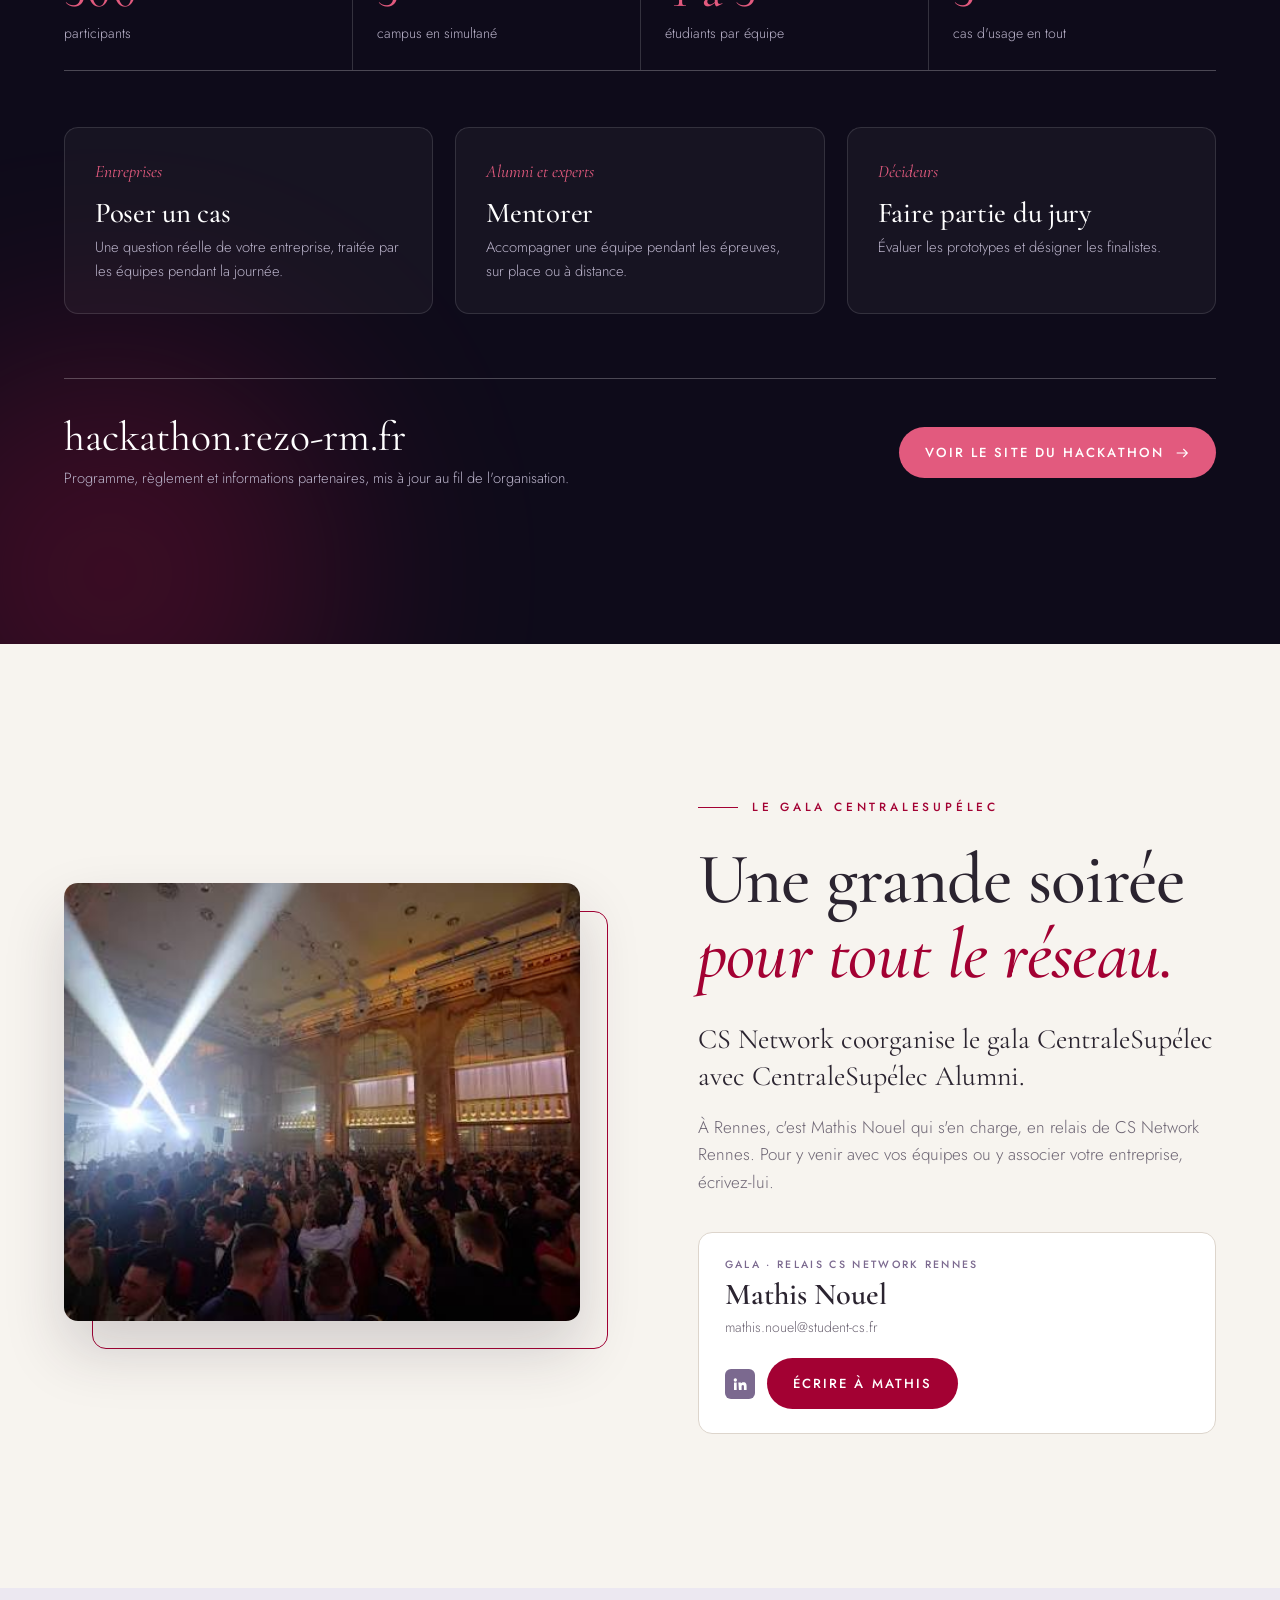
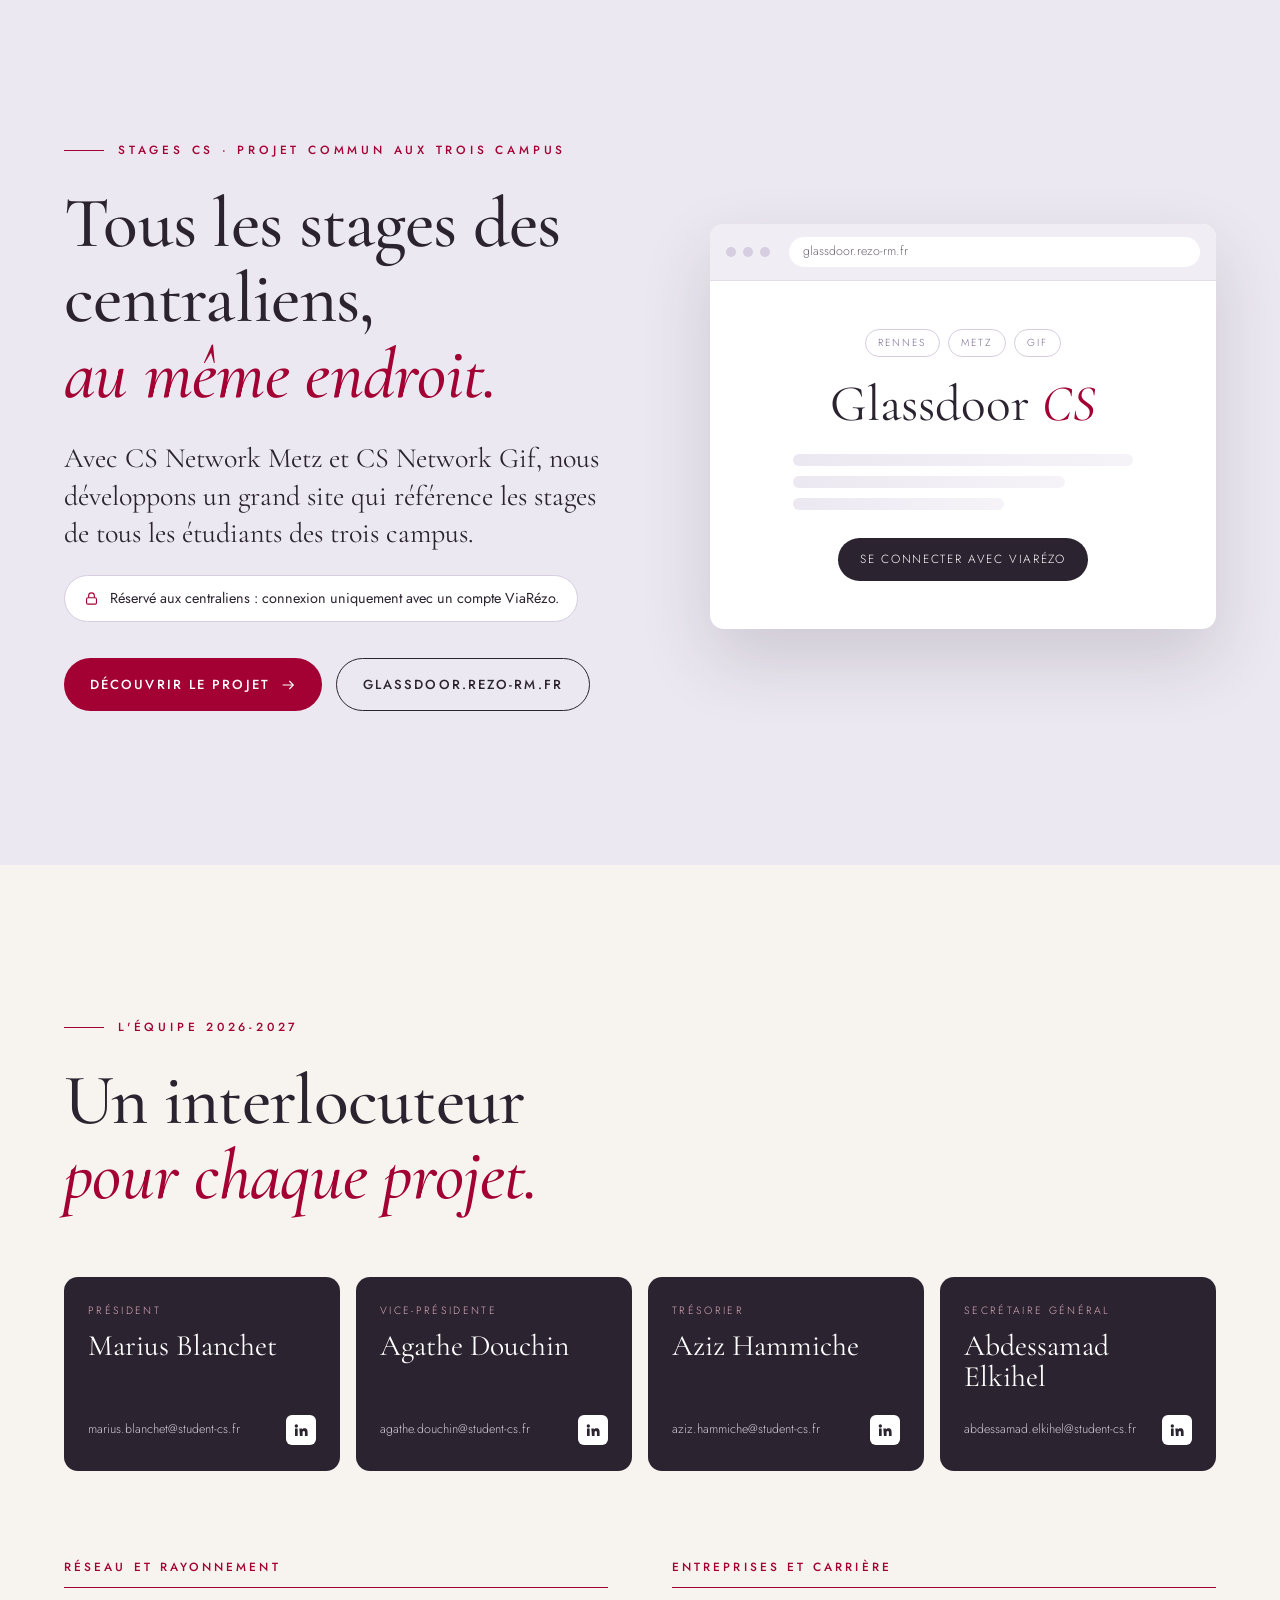
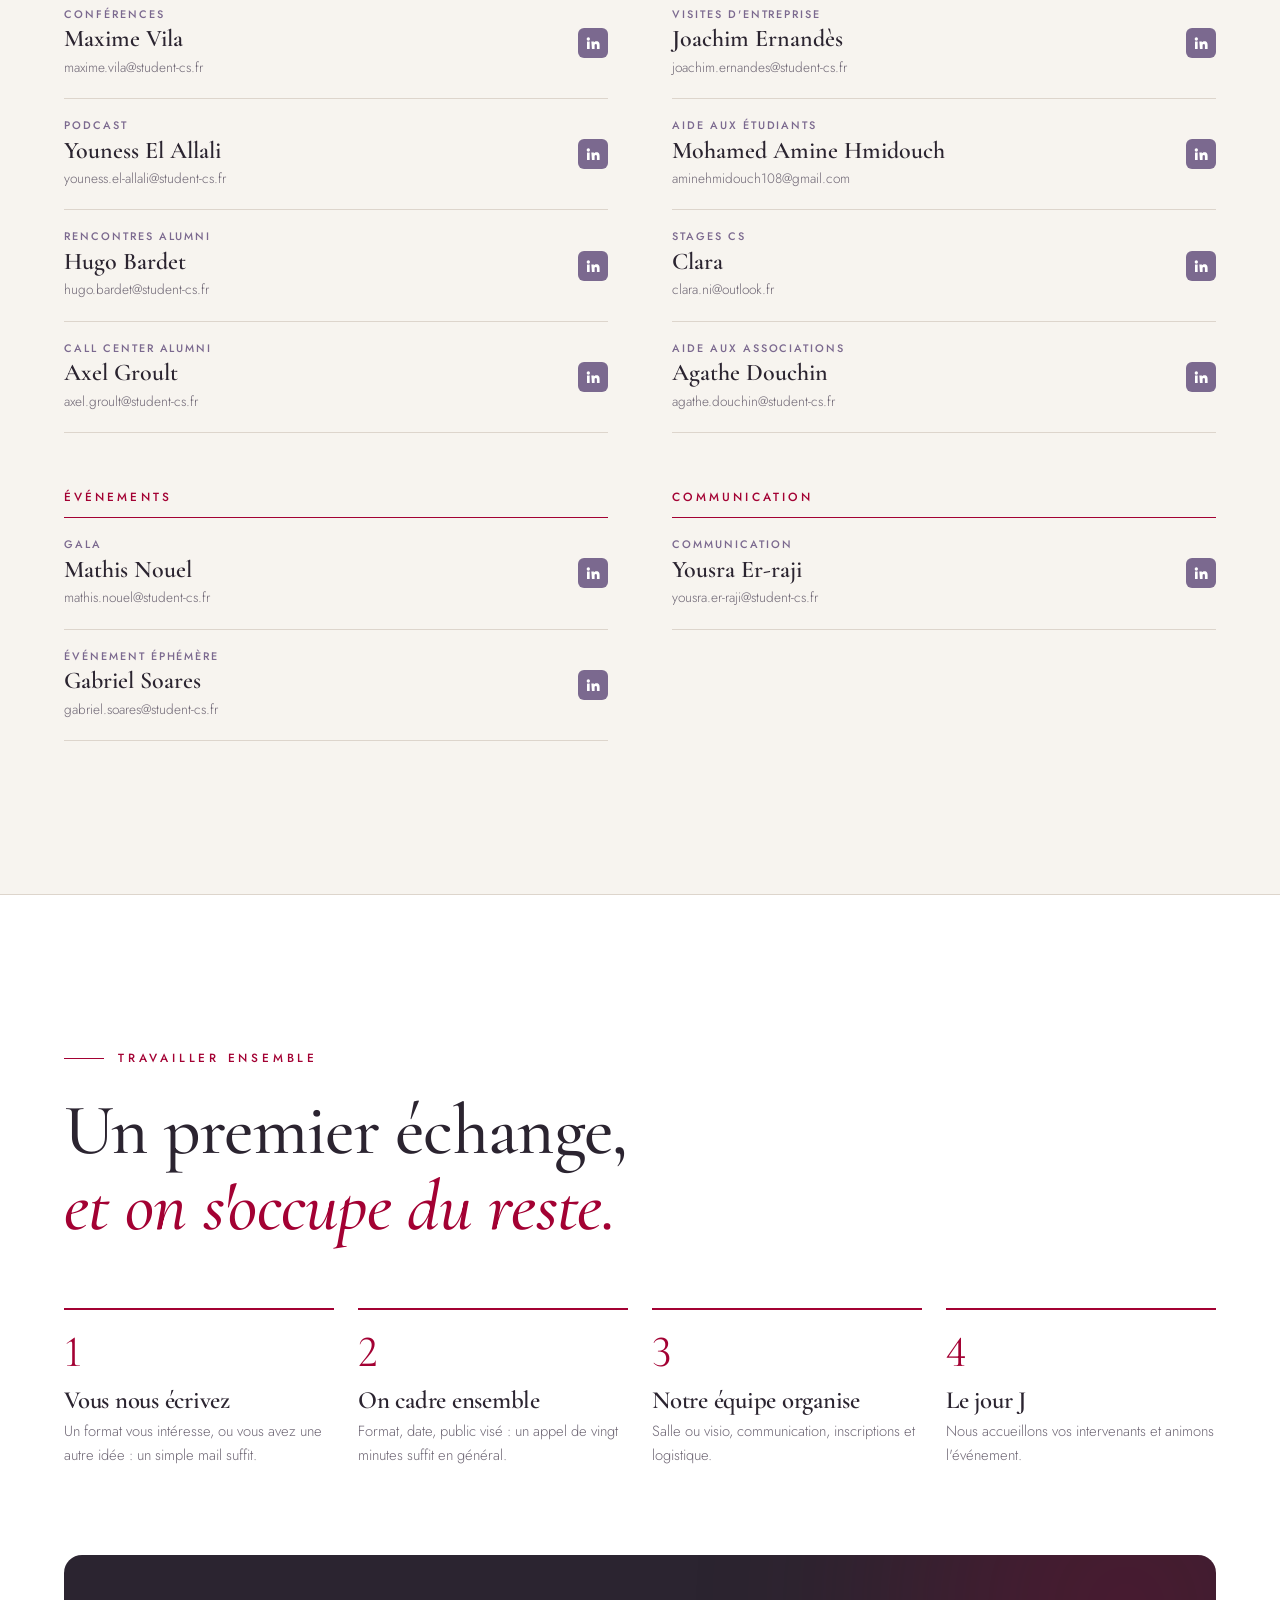
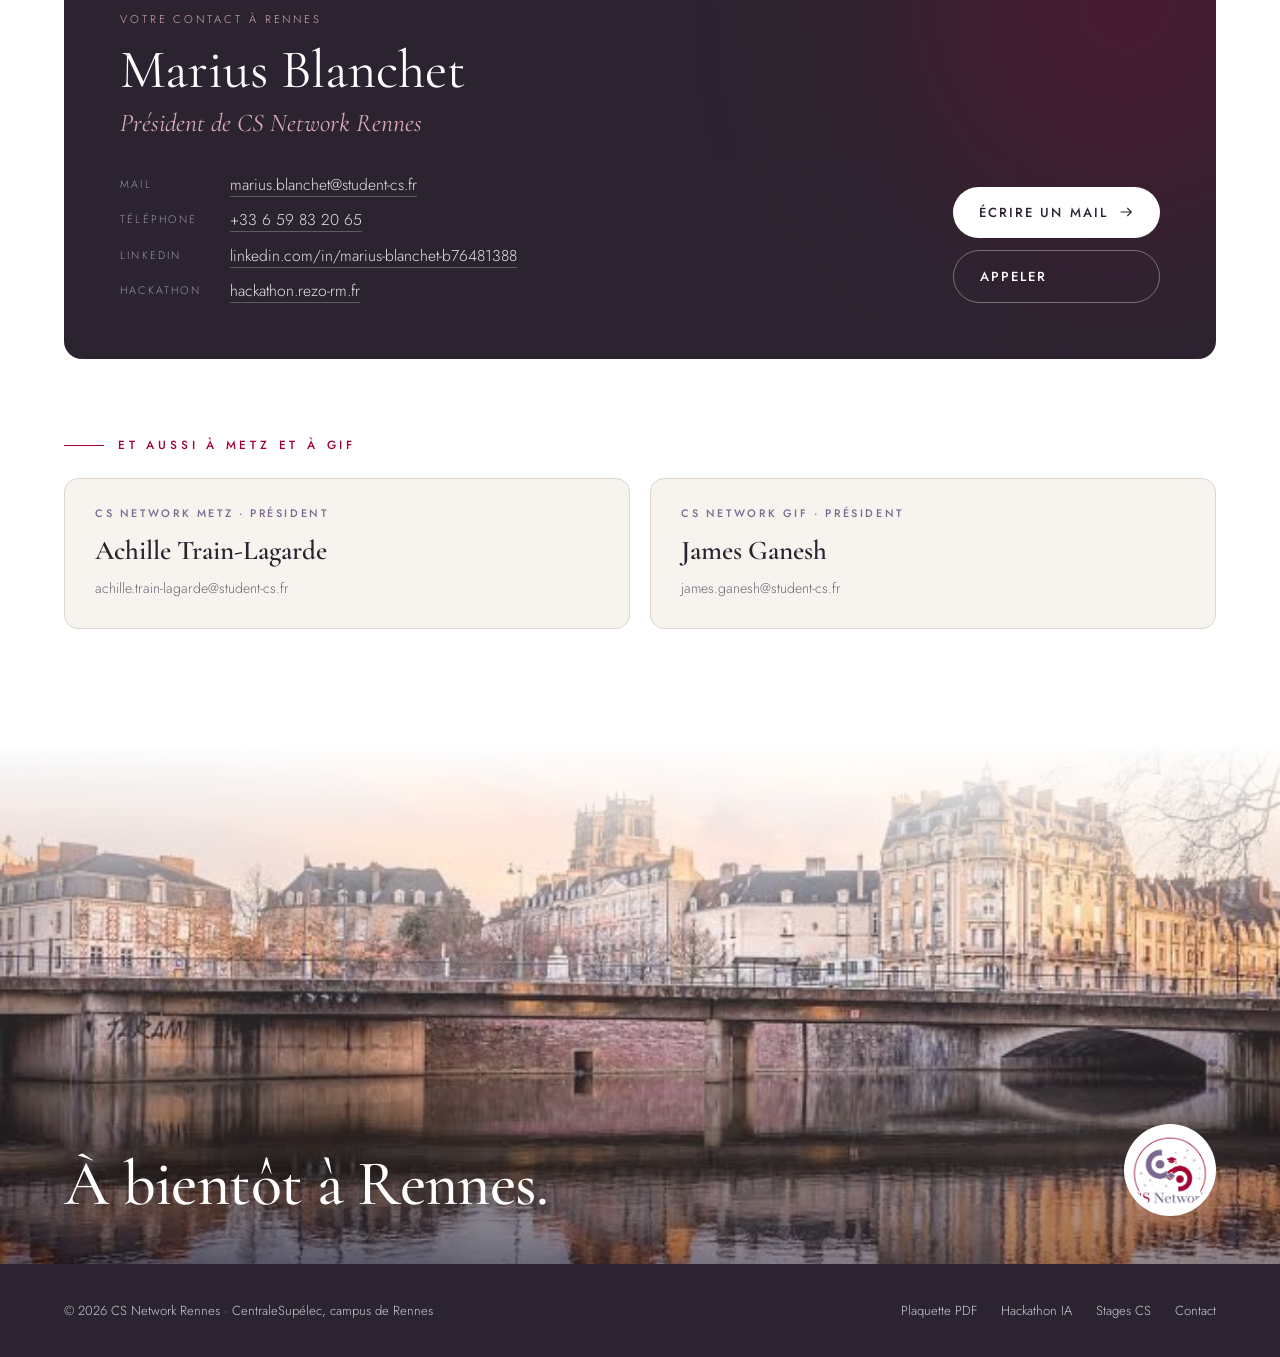
==== commit ee0b7033: "LinkedIn de Clara sur le site Co-Authored-By: Claude Opus 5.5 <noreply@anthropic.com>" ====
--- a/site/index.html
+++ b/site/index.html
@@ -390,7 +390,7 @@
     axel:       {nom: 'Axel Groult',            mail: 'axel.groult@student-cs.fr',        linkedin: 'https://www.linkedin.com/in/axel-groult-ba932341b/'},
     joachim:    {nom: 'Joachim Ernandès',       mail: 'joachim.ernandes@student-cs.fr',   linkedin: 'https://www.linkedin.com/in/joachim-ernand%C3%A8s-a1104443b/'},
     mohamed:    {nom: 'Mohamed Amine Hmidouch', mail: 'aminehmidouch108@gmail.com',       linkedin: 'https://www.linkedin.com/in/mohamed-amine-hmidouch-10bab2322/'},
-    clara:      {nom: 'Clara',                  mail: 'clara.ni@outlook.fr',              linkedin: ''},
+    clara:      {nom: 'Clara',                  mail: 'clara.ni@outlook.fr',              linkedin: 'https://www.linkedin.com/in/clara-ni/'},
     mathis:     {nom: 'Mathis Nouel',           mail: 'mathis.nouel@student-cs.fr',       linkedin: 'https://www.linkedin.com/in/mathis-nouel-87655b439/'},
     gabriel:    {nom: 'Gabriel Soares',         mail: 'gabriel.soares@student-cs.fr',     linkedin: 'https://www.linkedin.com/in/gabriel-soares-20614a352'},
     yousra:     {nom: 'Yousra Er-raji',         mail: 'yousra.er-raji@student-cs.fr',     linkedin: 'https://www.linkedin.com/in/yousra-er-raji-884a25304'},
